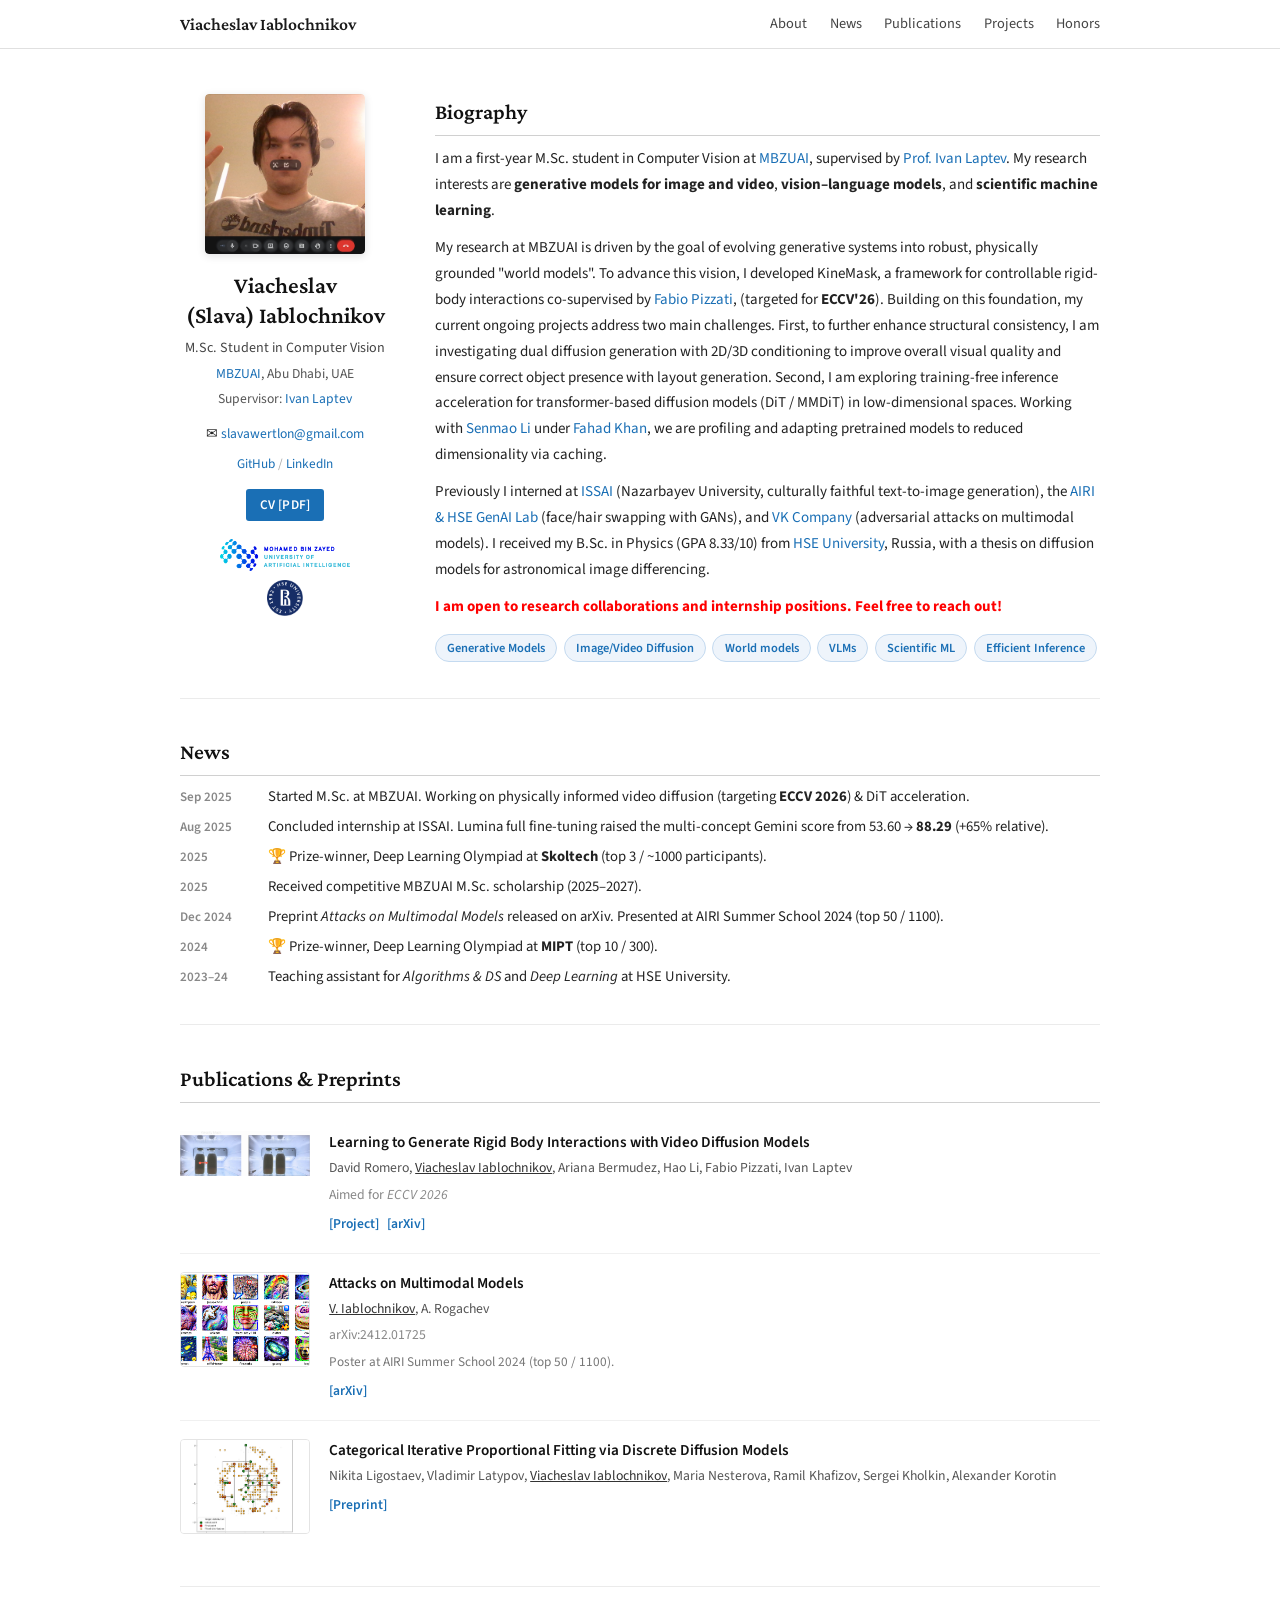
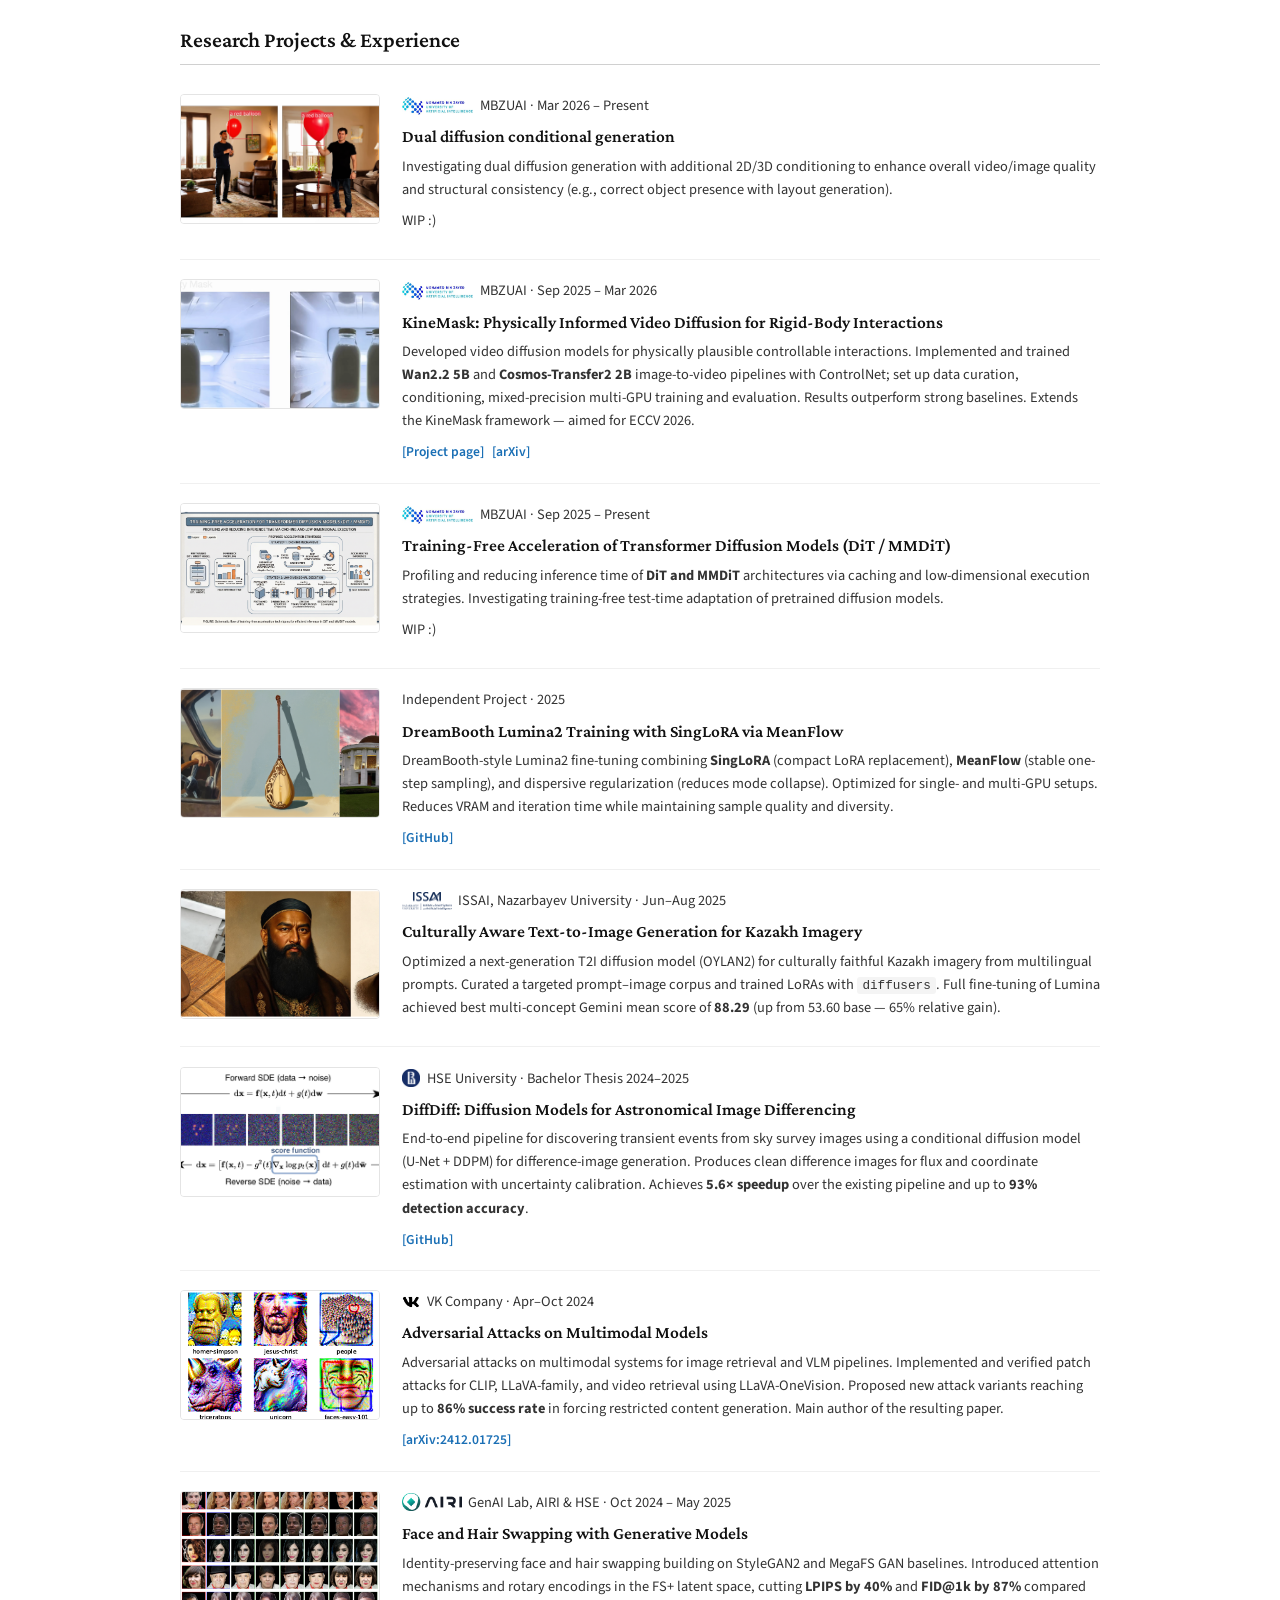
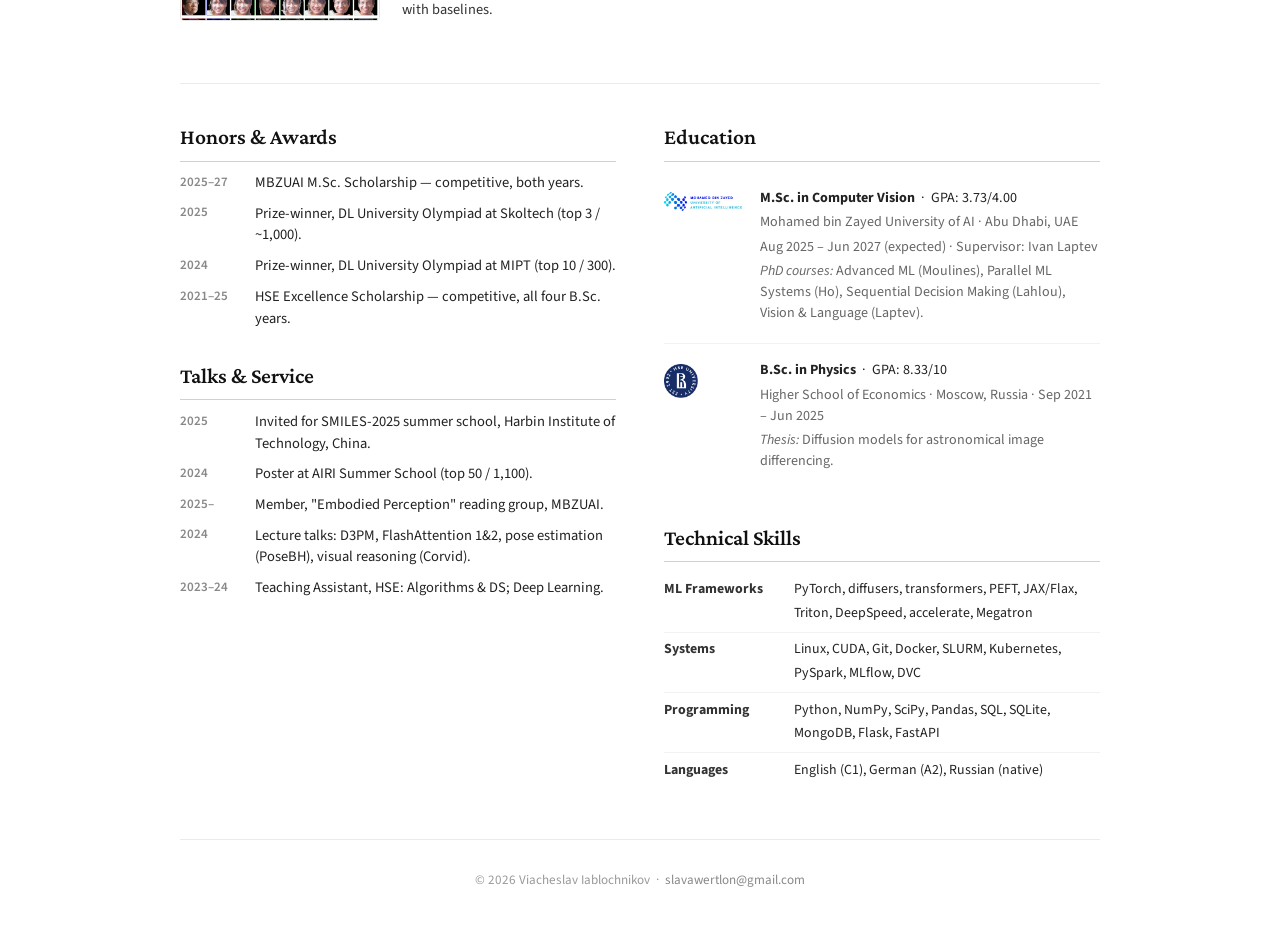
==== index.html @ 0e473a08 "Add files via upload" ====
<!DOCTYPE html>
<html lang="en">
<head>
  <meta charset="UTF-8" />
  <meta name="viewport" content="width=device-width, initial-scale=1.0" />
  <title>Viacheslav Iablochnikov</title>
  <meta name="description" content="Personal academic webpage of Viacheslav Iablochnikov — M.Sc. Computer Vision student at MBZUAI, working on generative models for image/video, vision-language models, and scientific ML." />
  <link rel="icon" type="image/svg+xml" href="assets/media/favicon.svg" />
  <link rel="preconnect" href="https://fonts.googleapis.com" />
  <link rel="preconnect" href="https://fonts.gstatic.com" crossorigin />
  <link href="https://fonts.googleapis.com/css2?family=Crimson+Pro:ital,wght@0,400;0,600;1,400&family=Source+Sans+3:wght@300;400;600&display=swap" rel="stylesheet" />
  <link rel="stylesheet" href="assets/css/styles.css" />
</head>
<body>

  <!-- NAV -->
  <nav class="topnav">
    <div class="nav-inner">
      <a class="nav-name" href="#top">Viacheslav Iablochnikov</a>
      <div class="nav-links">
        <a href="#about">About</a>
        <a href="#news">News</a>
        <a href="#publications">Publications</a>
        <a href="#projects">Projects</a>
        <a href="#awards">Honors</a>
      </div>
      <button class="burger" id="burger" aria-label="Open menu">&#9776;</button>
    </div>
    <div class="mobile-menu" id="mobileMenu">
      <a href="#about">About</a>
      <a href="#news">News</a>
      <a href="#publications">Publications</a>
      <a href="#projects">Projects</a>
      <a href="#awards">Honors</a>
    </div>
  </nav>

  <div class="page-wrap" id="top">

    <!-- PROFILE -->
    <section id="about" class="profile-section">
      <div class="profile-left">
        <!-- Replace the SVG block below with <img src="assets/media/avatar.jpg" class="avatar-img" alt="Viacheslav Iablochnikov"> once you upload a photo -->
        <div class="avatar-placeholder" aria-label="Profile photo — replace with your photo">
          <!-- <svg viewBox="0 0 200 200" xmlns="http://www.w3.org/2000/svg">
            <defs>
              <linearGradient id="g" x1="0%" y1="0%" x2="100%" y2="100%">
                <stop offset="0%" stop-color="#2d6a9f"/>
                <stop offset="100%" stop-color="#1a4572"/>
              </linearGradient>
            </defs>
            <rect width="200" height="200" fill="url(#g)"/>
            <text x="100" y="120" text-anchor="middle" font-family="Georgia,serif" font-size="72" fill="rgba(255,255,255,0.9)">VI</text>
          </svg> -->
          <img src="assets/media/avatar_v3.jpg" class="avatar-img" alt="Viacheslav Iablochnikov">
        </div>

        <h1 class="profile-name">Viacheslav<br>(Slava) Iablochnikov</h1>
        <p class="profile-title">M.Sc. Student in Computer Vision</p>
        <p class="profile-affil"><a href="https://mbzuai.ac.ae/" target="_blank" rel="noreferrer">MBZUAI</a>, Abu Dhabi, UAE</p>
        <p class="profile-affil">Supervisor: <a href="https://www.di.ens.fr/~laptev/" target="_blank" rel="noreferrer">Ivan Laptev</a></p>

        <p class="contact-line">✉ <a href="mailto:slavawertlon@gmail.com">slavawertlon@gmail.com</a></p>

        <div class="social-row">
          <a href="https://github.com/slava-qw" target="_blank" rel="noreferrer" class="social-link">GitHub</a>
          <span class="social-sep">/</span>
          <a href="https://www.linkedin.com/in/viacheslav-iablochnikov-52a39a278/" target="_blank" rel="noreferrer" class="social-link">LinkedIn</a>
          <!-- <span class="social-sep">/</span> -->
          <!-- <a href="https://arxiv.org/abs/2412.01725" target="_blank" rel="noreferrer" class="social-link">arXiv</a> -->
        </div>

        <a class="cv-btn" href="assets/docs/CV_Viacheslav_Iablochnikov_research.pdf" target="_blank" rel="noreferrer">CV [PDF]</a>

        <div class="affil-logos">
          <img src="assets/media/mbzuai_logo_v2.png" alt="MBZUAI" />
          <img src="assets/media/hse_logo_full.png" alt="HSE University" />
        </div>
      </div>

      <div class="profile-right">
        <h2 class="section-title">Biography</h2>
        <p>
          I am a first-year M.Sc. student in Computer Vision at
          <a href="https://mbzuai.ac.ae/" target="_blank" rel="noreferrer">MBZUAI</a>, supervised by
          <a href="https://www.di.ens.fr/~laptev/" target="_blank" rel="noreferrer">Prof. Ivan Laptev</a>.
          My research interests are <strong>generative models for image and video</strong>,
          <strong>vision–language models</strong>, and <strong>scientific machine learning</strong>.
        </p>
        <p>
          My research at MBZUAI is driven by the goal of evolving generative systems into robust, physically
          grounded "world models". To advance this vision, I developed KineMask,
          a framework for controllable rigid-body interactions co-supervised by
          <a href="https://fabiopizzati.github.io/" target="_blank" rel="noreferrer">Fabio Pizzati</a>,
          (targeted for <strong>ECCV'26</strong>). Building on this foundation, my current ongoing projects
          address two main challenges. First, to further enhance structural consistency,
          I am investigating dual diffusion generation with 2D/3D conditioning to improve overall visual quality and
          ensure correct object presence with layout generation. Second, I am exploring training-free inference
          acceleration for transformer-based diffusion models (DiT / MMDiT) in low-dimensional spaces.
          Working with <a href="https://sites.google.com/view/senmaoli" target="_blank" rel="noreferrer">Senmao Li</a>
          under <a href="https://sites.google.com/view/fahadkhan-mbzuai" target="_blank" rel="noreferrer">Fahad Khan</a>,
          we are profiling and adapting pretrained models to reduced dimensionality via caching.
        </p>
        <p>
          Previously I interned at <a href="https://issai.nu.edu.kz/" target="_blank" rel="noreferrer">ISSAI</a>
          (Nazarbayev University, culturally faithful text-to-image generation),
          the <a href="https://airi.net/" target="_blank" rel="noreferrer">AIRI &amp; HSE GenAI Lab</a>
          (face/hair swapping with GANs), and
          <a href="https://vk.company/" target="_blank" rel="noreferrer">VK Company</a>
          (adversarial attacks on multimodal models). I received my B.Sc. in Physics
          (GPA 8.33/10) from
          <a href="https://www.hse.ru/en/" target="_blank" rel="noreferrer">HSE University</a>, Russia,
          with a thesis on diffusion models for astronomical image differencing.
        </p>
        <p style="color: red;"><strong>I am open to research collaborations and internship positions. Feel free to reach out!</strong></p>

        <div class="kw-row">
          <span class="kw">Generative Models</span>
          <span class="kw">Image/Video Diffusion</span>
          <span class="kw">World models</span>
          <span class="kw">VLMs</span>
          <span class="kw">Scientific ML</span>
          <span class="kw">Efficient Inference</span>
        </div>
      </div>
    </section>

    <!-- NEWS -->
    <section id="news" class="content-section">
      <h2 class="section-title">News</h2>
      <div class="news-list">
        <div class="news-item"><span class="nd">Sep 2025</span><span>Started M.Sc. at MBZUAI. Working on physically informed video diffusion (targeting <strong>ECCV 2026</strong>) &amp; DiT acceleration.</span></div>
        <div class="news-item"><span class="nd">Aug 2025</span><span>Concluded internship at ISSAI. Lumina full fine-tuning raised the multi-concept Gemini score from 53.60 → <strong>88.29</strong> (+65% relative).</span></div>
        <div class="news-item"><span class="nd">2025</span><span>🏆 Prize-winner, Deep Learning Olympiad at <strong>Skoltech</strong> (top 3 / ~1000 participants).</span></div>
        <div class="news-item"><span class="nd">2025</span><span>Received competitive MBZUAI M.Sc. scholarship (2025–2027).</span></div>
        <div class="news-item"><span class="nd">Dec 2024</span><span>Preprint <em>Attacks on Multimodal Models</em> released on arXiv. Presented at AIRI Summer School 2024 (top 50 / 1100).</span></div>
        <div class="news-item"><span class="nd">2024</span><span>🏆 Prize-winner, Deep Learning Olympiad at <strong>MIPT</strong> (top 10 / 300).</span></div>
        <div class="news-item"><span class="nd">2023–24</span><span>Teaching assistant for <em>Algorithms &amp; DS</em> and <em>Deep Learning</em> at HSE University.</span></div>
      </div>
    </section>

    <!-- PUBLICATIONS -->
    <section id="publications" class="content-section">
      <h2 class="section-title">Publications &amp; Preprints</h2>

      <article class="paper-card">
        <!-- <div class="paper-thumb"><img src="assets/media/kinemask_example_2.png" alt="KineMask" loading="lazy"/></div> -->
        <div class="paper-thumb">
          <video autoplay muted loop playsinline poster="assets/media/kinemask_carrousel_milk_poster.png">
            <source src="assets/media/kinemask_carrousel_milk_v2.mp4" type="video/mp4"/>
          </video>
          <!-- <img src="assets/media/kinemask_architecture_V2.png" alt="KineMask architecture" loading="lazy"/> -->
        </div>
        <div class="paper-info">
          <p class="paper-title">Learning to Generate Rigid Body Interactions with Video Diffusion Models</p>
          <p class="paper-authors">David Romero, <u>Viacheslav Iablochnikov</u>, Ariana Bermudez, Hao Li, Fabio Pizzati, Ivan Laptev</p>
          <p class="paper-venue">Aimed for <em>ECCV 2026</em></p>
          <div class="plinks"><a href="https://daromog.github.io/KineMask/" target="_blank" rel="noreferrer">[Project]</a> <a href="https://arxiv.org/abs/2510.02284" target="_blank" rel="noreferrer">[arXiv]</a></div>
        </div>
      </article>

      <article class="paper-card">
        <div class="paper-thumb"><img src="assets/media/adversarial_attacks_example_v2.png" alt="Adversarial attacks" loading="lazy"/></div>
        <div class="paper-info">
          <p class="paper-title">Attacks on Multimodal Models</p>
          <p class="paper-authors"><u>V. Iablochnikov</u>, A. Rogachev</p>
          <p class="paper-venue">arXiv:2412.01725</p>
          <p class="paper-note">Poster at AIRI Summer School 2024 (top 50 / 1100).</p>
          <div class="plinks"><a href="https://arxiv.org/abs/2412.01725" target="_blank" rel="noreferrer">[arXiv]</a></div>
        </div>
      </article>

      <article class="paper-card">
        <div class="paper-thumb"><img src="assets/media/dipf.png" alt="Categorical IPF" loading="lazy"/></div>
        <div class="paper-info">
          <p class="paper-title">Categorical Iterative Proportional Fitting via Discrete Diffusion Models</p>
          <p class="paper-authors">Nikita Ligostaev, Vladimir Latypov, <u>Viacheslav Iablochnikov</u>, Maria Nesterova, Ramil Khafizov, Sergei Kholkin, Alexander Korotin</p>
          <!-- <p class="paper-venue">Preprint</p> -->
          <div class="plinks"><a href="https://box.skoltech.ru/index.php/s/LEeQhaRW6GYYuAa" target="_blank" rel="noreferrer">[Preprint]</a></div>
        </div>
      </article>
    </section>

    <!-- PROJECTS -->
    <section id="projects" class="content-section">
      <h2 class="section-title">Research Projects &amp; Experience</h2>

      <!-- Joint generation -->
      <article class="proj-row">
        <div class="proj-media">
          <img src="assets/media/sweep_grid_boxes_10_0p5_v2.png" alt="Joint generation" loading="lazy"/>
        </div>
        <div class="proj-details">
          <p class="proj-tag"><img src="assets/media/mbzuai_logo_raster.png" alt="" class="ilogo"/> MBZUAI · Mar 2026 – Present</p>
          <h3>Dual diffusion conditional generation</h3>
          <p>
            Investigating dual diffusion generation with additional 2D/3D conditioning to enhance overall
            video/image quality and structural consistency (e.g., correct object presence with layout generation).
          </p>
          <p>WIP :)</p>
          <!-- <div class="plinks"><a href="https://daromog.github.io/KineMask/" target="_blank" rel="noreferrer">[Project page]</a> <a href="https://arxiv.org/abs/2510.02284" target="_blank" rel="noreferrer">[arXiv]</a></div> -->
        </div>
      </article>


      <!-- KineMask -->
      <article class="proj-row">
        <div class="proj-media">
          <video autoplay muted loop playsinline poster="assets/media/kinemask_carrousel_milk_poster.png">
            <source src="assets/media/kinemask_carrousel_milk_v2.mp4" type="video/mp4"/>
          </video>
          <!-- <img src="assets/media/kinemask_architecture_V2.png" alt="KineMask architecture" loading="lazy"/> -->
        </div>
        <div class="proj-details">
          <p class="proj-tag"><img src="assets/media/mbzuai_logo_raster.png" alt="" class="ilogo"/> MBZUAI · Sep 2025 – Mar 2026</p>
          <h3>KineMask: Physically Informed Video Diffusion for Rigid-Body Interactions</h3>
          <p>Developed video diffusion models for physically plausible controllable interactions. Implemented and trained <strong>Wan2.2 5B</strong> and <strong>Cosmos-Transfer2 2B</strong> image-to-video pipelines with ControlNet; set up data curation, conditioning, mixed-precision multi-GPU training and evaluation. Results outperform strong baselines. Extends the KineMask framework — aimed for ECCV 2026.</p>
          <div class="plinks"><a href="https://daromog.github.io/KineMask/" target="_blank" rel="noreferrer">[Project page]</a> <a href="https://arxiv.org/abs/2510.02284" target="_blank" rel="noreferrer">[arXiv]</a></div>
        </div>
      </article>

      <!-- DiT acceleration -->
      <article class="proj-row">
        <div class="proj-media">
          <!-- <img src="assets/media/bottleneck_sampling.png" alt="Bottleneck sampling" loading="lazy"/> -->
          <img src="assets/media/r3_acc_v2.png" alt="Bottleneck sampling" loading="lazy"/>
        </div>
        <div class="proj-details">
          <p class="proj-tag"><img src="assets/media/mbzuai_logo_raster.png" alt="" class="ilogo"/> MBZUAI · Sep 2025 – Present</p>
          <h3>Training-Free Acceleration of Transformer Diffusion Models (DiT / MMDiT)</h3>
          <p>Profiling and reducing inference time of <strong>DiT and MMDiT</strong> architectures via caching and low-dimensional execution strategies. Investigating training-free test-time adaptation of pretrained diffusion models.</p>
          <p>WIP :)</p>
        </div>
      </article>

      <!-- DreamBooth Lumina2 -->
      <article class="proj-row">
        <div class="proj-media">
          <!-- <img src="assets/media/issai_example_1.png" alt="Lumina2 fine-tuning sample" loading="lazy"/> -->
          <img src="assets/media/issai_example_2.png" alt="ISSAI example 2" loading="lazy"/>
        </div>
        <div class="proj-details">
          <p class="proj-tag">Independent Project · 2025</p>
          <h3>DreamBooth Lumina2 Training with SingLoRA via MeanFlow</h3>
          <p>DreamBooth-style Lumina2 fine-tuning combining <strong>SingLoRA</strong> (compact LoRA replacement), <strong>MeanFlow</strong> (stable one-step sampling), and dispersive regularization (reduces mode collapse). Optimized for single- and multi-GPU setups. Reduces VRAM and iteration time while maintaining sample quality and diversity.</p>
          <div class="plinks"><a href="https://github.com/slava-qw/Improved_DreamBooth/tree/main" target="_blank" rel="noreferrer">[GitHub]</a></div>
        </div>
      </article>

      <!-- ISSAI -->
      <article class="proj-row">
        <div class="proj-media">
          <img src="assets/media/issai_example_1.png" alt="ISSAI example 1" loading="lazy"/>
          <!-- <img src="assets/media/issai_example_2.png" alt="ISSAI example 2" loading="lazy"/> -->
        </div>
        <div class="proj-details">
          <p class="proj-tag"><img src="assets/media/issai_logo_raster.png" alt="" class="ilogo"/> ISSAI, Nazarbayev University · Jun–Aug 2025</p>
          <h3>Culturally Aware Text-to-Image Generation for Kazakh Imagery</h3>
          <p>Optimized a next-generation T2I diffusion model (OYLAN2) for culturally faithful Kazakh imagery from multilingual prompts. Curated a targeted prompt–image corpus and trained LoRAs with <code>diffusers</code>. Full fine-tuning of Lumina achieved best multi-concept Gemini mean score of <strong>88.29</strong> (up from 53.60 base — 65% relative gain).</p>
        </div>
      </article>

      <!-- DiffDiff -->
      <article class="proj-row">
        <div class="proj-media">
          <!-- <img src="assets/media/DiffDiff_result_example.png" alt="DiffDiff results" loading="lazy"/> -->
          <!-- <img src="assets/media/unet_v2.png" alt="DiffDiff U-Net" loading="lazy"/> -->
          <img src="assets/media/DiffDiff_result_2_example.png" alt="DiffDiff method" loading="lazy"/>
        </div>
        <div class="proj-details">
          <p class="proj-tag"><img src="assets/media/hse_mark.png" alt="" class="ilogo"/> HSE University · Bachelor Thesis 2024–2025</p>
          <h3>DiffDiff: Diffusion Models for Astronomical Image Differencing</h3>
          <p>End-to-end pipeline for discovering transient events from sky survey images using a conditional diffusion model (U-Net + DDPM) for difference-image generation. Produces clean difference images for flux and coordinate estimation with uncertainty calibration. Achieves <strong>5.6× speedup</strong> over the existing pipeline and up to <strong>93% detection accuracy</strong>.</p>
          <div class="plinks"><a href="https://github.com/slava-qw/DiffDiff/tree/main" target="_blank" rel="noreferrer">[GitHub]</a></div>
        </div>
      </article>

      <!-- VK adversarial -->
      <article class="proj-row">
        <div class="proj-media">
          <!-- <img src="assets/media/arc_attacks.png" alt="Attack pipeline" loading="lazy"/> -->
          <img src="assets/media/adversarial_attacks_example_v3.png" alt="Patch example" loading="lazy"/>
        </div>
        <div class="proj-details">
          <p class="proj-tag"><img src="assets/media/vk_logo_raster.png" alt="" class="ilogo ilogo-circle"/> VK Company · Apr–Oct 2024</p>
          <h3>Adversarial Attacks on Multimodal Models</h3>
          <p>Adversarial attacks on multimodal systems for image retrieval and VLM pipelines. Implemented and verified patch attacks for CLIP, LLaVA-family, and video retrieval using LLaVA-OneVision. Proposed new attack variants reaching up to <strong>86% success rate</strong> in forcing restricted content generation. Main author of the resulting paper.</p>
          <div class="plinks"><a href="https://arxiv.org/abs/2412.01725" target="_blank" rel="noreferrer">[arXiv:2412.01725]</a></div>
        </div>
      </article>

      <!-- AIRI face swap -->
      <article class="proj-row">
        <div class="proj-media">
          <img src="assets/media/face_swap_example.png" alt="Face swap results" loading="lazy"/>
        </div>
        <div class="proj-details">
          <p class="proj-tag"><img src="assets/media/airi_logo_raster.png" alt="" class="ilogo"/> GenAI Lab, AIRI &amp; HSE · Oct 2024 – May 2025</p>
          <h3>Face and Hair Swapping with Generative Models</h3>
          <p>Identity-preserving face and hair swapping building on StyleGAN2 and MegaFS GAN baselines. Introduced attention mechanisms and rotary encodings in the FS+ latent space, cutting <strong>LPIPS by 40%</strong> and <strong>FID@1k by 87%</strong> compared with baselines.</p>
        </div>
      </article>
    </section>

    <!-- HONORS -->
    <section id="awards" class="content-section">
      <div class="two-col-wide">
        <div class="tc-left">
          <h2 class="section-title">Honors &amp; Awards</h2>
          <ul class="honors-list">
            <li><span class="hy">2025–27</span> MBZUAI M.Sc. Scholarship — competitive, both years.</li>
            <li><span class="hy">2025</span> Prize-winner, DL University Olympiad at Skoltech (top 3 / ~1,000).</li>
            <li><span class="hy">2024</span> Prize-winner, DL University Olympiad at MIPT (top 10 / 300).</li>
            <li><span class="hy">2021–25</span> HSE Excellence Scholarship — competitive, all four B.Sc. years.</li>
          </ul>

          <h2 class="section-title mt2">Talks &amp; Service</h2>
          <ul class="honors-list">
            <li><span class="hy">2025</span> Invited for SMILES-2025 summer school, Harbin Institute of Technology, China.</li>
            <li><span class="hy">2024</span> Poster at AIRI Summer School (top 50 / 1,100).</li>
            <li><span class="hy">2025–</span> Member, "Embodied Perception" reading group, MBZUAI.</li>
            <li><span class="hy">2024</span> Lecture talks: D3PM, FlashAttention 1&amp;2, pose estimation (PoseBH), visual reasoning (Corvid).</li>
            <li><span class="hy">2023–24</span> Teaching Assistant, HSE: Algorithms &amp; DS; Deep Learning.</li>
          </ul>
        </div>

        <div class="tc-right">
          <h2 class="section-title">Education</h2>

          <div class="edu-block">
            <div class="edu-logo"><img src="assets/media/mbzuai_logo_v2.png" alt="MBZUAI"/></div>
            <div>
              <p><strong>M.Sc. in Computer Vision</strong> &nbsp;·&nbsp; GPA: 3.73/4.00</p>
              <p class="muted">Mohamed bin Zayed University of AI · Abu Dhabi, UAE</p>
              <p class="muted">Aug 2025 – Jun 2027 (expected) · Supervisor: Ivan Laptev</p>
              <p class="muted"><em>PhD courses:</em> Advanced ML (Moulines), Parallel ML Systems (Ho), Sequential Decision Making (Lahlou), Vision &amp; Language (Laptev).</p>
            </div>
          </div>

          <div class="edu-block">
            <div class="edu-logo"><img src="assets/media/hse_logo_full.png" alt="HSE"/></div>
            <div>
              <p><strong>B.Sc. in Physics</strong> &nbsp;·&nbsp; GPA: 8.33/10</p>
              <p class="muted">Higher School of Economics · Moscow, Russia · Sep 2021 – Jun 2025</p>
              <p class="muted"><em>Thesis:</em> Diffusion models for astronomical image differencing.</p>
            </div>
          </div>

          <h2 class="section-title mt2">Technical Skills</h2>
          <table class="skills-tbl">
            <tr><td><strong>ML&nbsp;Frameworks</strong></td><td>PyTorch, diffusers, transformers, PEFT, JAX/Flax, Triton, DeepSpeed, accelerate, Megatron</td></tr>
            <tr><td><strong>Systems</strong></td><td>Linux, CUDA, Git, Docker, SLURM, Kubernetes, PySpark, MLflow, DVC</td></tr>
            <tr><td><strong>Programming</strong></td><td>Python, NumPy, SciPy, Pandas, SQL, SQLite, MongoDB, Flask, FastAPI</td></tr>
            <tr><td><strong>Languages</strong></td><td>English (C1), German (A2), Russian (native)</td></tr>
          </table>
        </div>
      </div>
    </section>

    <footer class="site-footer">
      <p>
        © <span id="yr"></span> Viacheslav Iablochnikov &nbsp;·&nbsp;
        <!-- Design inspired by <a href="https://anyirao.com/" target="_blank" rel="noreferrer">anyirao.com</a> and -->
        <!-- <a href="https://myownskyw7.github.io/" target="_blank" rel="noreferrer">myownskyw7.github.io</a> &nbsp;·&nbsp; -->
        <a href="mailto:slavawertlon@gmail.com">slavawertlon@gmail.com</a>
      </p>
    </footer>
  </div><!-- /page-wrap -->

  <script>
    document.getElementById('yr').textContent = new Date().getFullYear();
    const burger = document.getElementById('burger');
    const menu = document.getElementById('mobileMenu');
    burger.addEventListener('click', () => menu.classList.toggle('open'));
    menu.querySelectorAll('a').forEach(a => a.addEventListener('click', () => menu.classList.remove('open')));
  </script>
</body>
</html>
---- assets/css/styles.css ----
/* ═══════════════════════════════════════════
   ACADEMIC HOMEPAGE — Viacheslav Iablochnikov
   Inspired by anyirao.com, myownskyw7.github.io
   ═══════════════════════════════════════════ */

/* ── Reset & Base ────────────────────────── */
*, *::before, *::after { box-sizing: border-box; margin: 0; padding: 0; }

html { scroll-behavior: smooth; font-size: 16px; }

body {
  font-family: 'Source Sans 3', 'Helvetica Neue', Helvetica, Arial, sans-serif;
  font-weight: 400;
  line-height: 1.72;
  color: #222;
  background: #fff;
}

a { color: #1a6fb5; text-decoration: none; }
a:hover { text-decoration: underline; }

img, video { display: block; max-width: 100%; height: auto; }

code {
  font-family: 'SFMono-Regular', Consolas, monospace;
  font-size: 0.88em;
  background: #f4f4f4;
  padding: 1px 5px;
  border-radius: 3px;
}

/* ── Navigation ──────────────────────────── */
.topnav {
  position: sticky;
  top: 0;
  z-index: 100;
  background: rgba(255, 255, 255, 0.97);
  border-bottom: 1px solid #e0e0e0;
  backdrop-filter: blur(6px);
}

.nav-inner {
  max-width: 960px;
  margin: 0 auto;
  padding: 0 1.25rem;
  height: 48px;
  display: flex;
  align-items: center;
  gap: 1.5rem;
}

.nav-name {
  font-family: 'Crimson Pro', 'Georgia', serif;
  font-size: 1.1rem;
  font-weight: 600;
  color: #1a1a1a;
  white-space: nowrap;
  flex-shrink: 0;
}
.nav-name:hover { text-decoration: none; color: #1a6fb5; }

.nav-links {
  display: flex;
  gap: 1.4rem;
  margin-left: auto;
}

.nav-links a {
  font-size: 0.9rem;
  color: #444;
  font-weight: 400;
}
.nav-links a:hover { color: #1a6fb5; text-decoration: none; }

.burger {
  display: none;
  background: none;
  border: none;
  font-size: 1.3rem;
  cursor: pointer;
  color: #444;
  margin-left: auto;
  padding: 0;
  line-height: 1;
}

.mobile-menu {
  display: none;
  flex-direction: column;
  background: #fff;
  border-top: 1px solid #e8e8e8;
  padding: 0.5rem 1.25rem 1rem;
  gap: 0.6rem;
}
.mobile-menu.open { display: flex; }
.mobile-menu a { font-size: 0.95rem; color: #333; padding: 0.2rem 0; }

/* ── Page Wrapper ────────────────────────── */
.page-wrap {
  max-width: 960px;
  margin: 0 auto;
  padding: 0 1.25rem;
}

/* ── Profile Section ─────────────────────── */
.profile-section {
  display: flex;
  gap: 2.8rem;
  padding: 2.8rem 0 2.2rem;
  border-bottom: 1px solid #ebebeb;
}

/* Left column */
.profile-left {
  flex: 0 0 210px;
  display: flex;
  flex-direction: column;
  align-items: center;
  text-align: center;
}

/* Avatar placeholder SVG */
.avatar-placeholder {
  width: 160px;
  height: 160px;
  border-radius: 4px;
  overflow: hidden;
  margin-bottom: 1rem;
  box-shadow: 0 2px 8px rgba(0,0,0,0.12);
}
.avatar-placeholder svg { width: 100%; height: 100%; }

/* Use this class instead of .avatar-placeholder when adding a real photo */
.avatar-img {
  width: 160px;
  height: 160px;
  border-radius: 4px;
  object-fit: cover;
  margin-bottom: 1rem;
  box-shadow: 0 2px 8px rgba(0,0,0,0.12);
}

.profile-name {
  font-family: 'Crimson Pro', Georgia, serif;
  font-size: 1.45rem;
  font-weight: 600;
  line-height: 1.3;
  color: #111;
  margin-bottom: 0.35rem;
}

.profile-title {
  font-size: 0.88rem;
  color: #444;
  margin-bottom: 0.15rem;
}

.profile-affil {
  font-size: 0.85rem;
  color: #555;
  margin-bottom: 0.1rem;
}
.profile-affil.muted-text { color: #888; }

.contact-line {
  margin-top: 0.6rem;
  font-size: 0.85rem;
}

.social-row {
  margin-top: 0.5rem;
  font-size: 0.83rem;
  display: flex;
  flex-wrap: wrap;
  justify-content: center;
  gap: 0.2rem;
}
.social-link { color: #1a6fb5; }
.social-sep { color: #aaa; }

.cv-btn {
  display: inline-block;
  margin-top: 0.8rem;
  font-size: 0.83rem;
  background: #1a6fb5;
  color: #fff;
  padding: 0.3rem 0.9rem;
  border-radius: 3px;
  font-weight: 600;
  letter-spacing: 0.01em;
}
.cv-btn:hover { background: #145a94; text-decoration: none; }

.affil-logos {
  margin-top: 1.1rem;
  display: flex;
  flex-direction: column;
  align-items: center;
  gap: 0.6rem;
}
.affil-logos img { max-width: 130px; max-height: 36px; object-fit: contain; }

/* Right column */
.profile-right { flex: 1 1 0; min-width: 0; }

.section-title {
  font-family: 'Crimson Pro', Georgia, serif;
  font-size: 1.35rem;
  font-weight: 600;
  color: #111;
  margin-bottom: 0.65rem;
  padding-bottom: 0.25rem;
  border-bottom: 1.5px solid #d0d0d0;
}

.profile-right p { font-size: 0.94rem; margin-bottom: 0.7rem; }

.kw-row {
  display: flex;
  flex-wrap: wrap;
  gap: 0.4rem;
  margin-top: 0.9rem;
}
.kw {
  font-size: 0.78rem;
  background: #eef4fb;
  color: #1a6fb5;
  border: 1px solid #c4daf0;
  border-radius: 20px;
  padding: 0.15rem 0.7rem;
  font-weight: 600;
}

/* ── Content Sections ────────────────────── */
.content-section {
  padding: 2.2rem 0;
  border-bottom: 1px solid #ebebeb;
}
.content-section:last-of-type { border-bottom: none; }

/* ── News ────────────────────────────────── */
.news-list { display: flex; flex-direction: column; gap: 0.45rem; margin-top: 0.5rem; }

.news-item {
  display: flex;
  gap: 1rem;
  font-size: 0.92rem;
  line-height: 1.55;
}

.nd {
  flex: 0 0 72px;
  font-size: 0.82rem;
  font-weight: 600;
  color: #888;
  padding-top: 0.05rem;
  white-space: nowrap;
}

.news-item em { font-style: italic; }

/* ── Publications ────────────────────────── */
.paper-card {
  display: flex;
  gap: 1.2rem;
  padding: 1.1rem 0;
  border-bottom: 1px solid #f0f0f0;
}
.paper-card:last-child { border-bottom: none; }

.paper-thumb {
  flex: 0 0 130px;
}
.paper-thumb img {
  width: 130px;
  height: 95px;
  object-fit: cover;
  border-radius: 4px;
  border: 1px solid #e4e4e4;
}

.paper-info { flex: 1 1 0; min-width: 0; }

.paper-title {
  font-size: 0.95rem;
  font-weight: 600;
  color: #111;
  margin-bottom: 0.25rem;
  line-height: 1.45;
}

.paper-authors {
  font-size: 0.86rem;
  color: #555;
  margin-bottom: 0.2rem;
}
.paper-authors u { text-decoration: underline; color: #333; }

.paper-venue {
  font-size: 0.86rem;
  color: #888;
  margin-bottom: 0.2rem;
}

.paper-note {
  font-size: 0.83rem;
  color: #777;
  margin-bottom: 0.2rem;
}

.plinks {
  margin-top: 0.3rem;
  font-size: 0.85rem;
  display: flex;
  flex-wrap: wrap;
  gap: 0.5rem;
}
.plinks a { color: #1a6fb5; font-weight: 600; }
.plinks a:hover { text-decoration: underline; }

/* ── Projects ────────────────────────────── */
.proj-row {
  display: flex;
  gap: 1.4rem;
  padding: 1.2rem 0;
  border-bottom: 1px solid #f0f0f0;
}
.proj-row:last-child { border-bottom: none; }

.proj-media {
  flex: 0 0 200px;
  display: flex;
  flex-direction: column;
  gap: 0.5rem;
}
.proj-media img, .proj-media video {
  width: 200px;
  height: 130px;
  object-fit: cover;
  border-radius: 4px;
  border: 1px solid #e4e4e4;
}

.proj-details { flex: 1 1 0; min-width: 0; }

.proj-tag {
  font-size: 0.82rem;
  color: #777;
  margin-bottom: 0.3rem;
  display: flex;
  align-items: center;
  gap: 0.4rem;
  flex-wrap: wrap;
}

.proj-details h3 {
  font-family: 'Crimson Pro', Georgia, serif;
  font-size: 1.08rem;
  font-weight: 600;
  color: #111;
  margin-bottom: 0.4rem;
  line-height: 1.35;
}

.proj-details p {
  font-size: 0.9rem;
  color: #333;
  margin-bottom: 0.5rem;
  line-height: 1.6;
}

/* Inline institution logos */
.ilogo {
  height: 18px;
  width: auto;
  object-fit: contain;
  vertical-align: middle;
  border-radius: 2px;
}
.ilogo-circle { border-radius: 50%; }

/* ── Honors / Two-column layout ──────────── */
.two-col-wide {
  display: flex;
  gap: 3rem;
}
.tc-left { flex: 1 1 0; min-width: 0; }
.tc-right { flex: 1 1 0; min-width: 0; }

.honors-list {
  list-style: none;
  display: flex;
  flex-direction: column;
  gap: 0.55rem;
  margin-top: 0.5rem;
  font-size: 0.91rem;
}
.honors-list li { display: flex; gap: 0.8rem; line-height: 1.5; }
.hy {
  flex: 0 0 62px;
  font-size: 0.82rem;
  font-weight: 600;
  color: #888;
  padding-top: 0.05rem;
  white-space: nowrap;
}

.mt2 { margin-top: 1.8rem; }

/* Education */
.edu-block {
  display: flex;
  gap: 1rem;
  padding: 1rem 0;
  border-bottom: 1px solid #f2f2f2;
}
.edu-block:last-of-type { border-bottom: none; }
.edu-logo { flex: 0 0 80px; display: flex; align-items: flex-start; padding-top: 4px; }
.edu-logo img { max-width: 78px; max-height: 34px; object-fit: contain; }
.edu-block p { font-size: 0.88rem; margin-bottom: 0.2rem; line-height: 1.5; }
.edu-block p.muted { color: #666; }

/* Skills table */
.skills-tbl {
  width: 100%;
  border-collapse: collapse;
  font-size: 0.87rem;
  margin-top: 0.5rem;
}
.skills-tbl td {
  padding: 0.35rem 0.6rem 0.35rem 0;
  vertical-align: top;
  border-bottom: 1px solid #f2f2f2;
}
.skills-tbl td:first-child {
  white-space: nowrap;
  color: #333;
  padding-right: 1rem;
  width: 130px;
}
.skills-tbl tr:last-child td { border-bottom: none; }

/* ── Footer ──────────────────────────────── */
.site-footer {
  padding: 1.8rem 0 2.2rem;
  text-align: center;
  font-size: 0.82rem;
  color: #999;
  border-top: 1px solid #ebebeb;
  margin-top: 1rem;
}
.site-footer a { color: #888; }
.site-footer a:hover { color: #1a6fb5; }

/* ── Responsive ──────────────────────────── */
@media (max-width: 760px) {
  .nav-links { display: none; }
  .burger { display: block; }

  .profile-section {
    flex-direction: column;
    align-items: center;
    text-align: center;
    gap: 1.4rem;
    padding: 1.8rem 0 1.4rem;
  }
  .profile-left { flex: none; width: 100%; }
  .affil-logos { flex-direction: row; justify-content: center; }
  .kw-row { justify-content: center; }

  .paper-card { flex-direction: column; gap: 0.8rem; }
  .paper-thumb img { width: 100%; height: 160px; }

  .proj-row { flex-direction: column; gap: 0.8rem; }
  .proj-media { flex: none; }
  .proj-media img, .proj-media video { width: 100%; height: 180px; }

  .two-col-wide { flex-direction: column; gap: 0; }

  .edu-block { flex-direction: column; gap: 0.5rem; }
  .edu-logo { flex: none; }
}

@media (max-width: 500px) {
  .page-wrap { padding: 0 1rem; }
  .profile-name { font-size: 1.25rem; }
  .section-title { font-size: 1.15rem; }
}
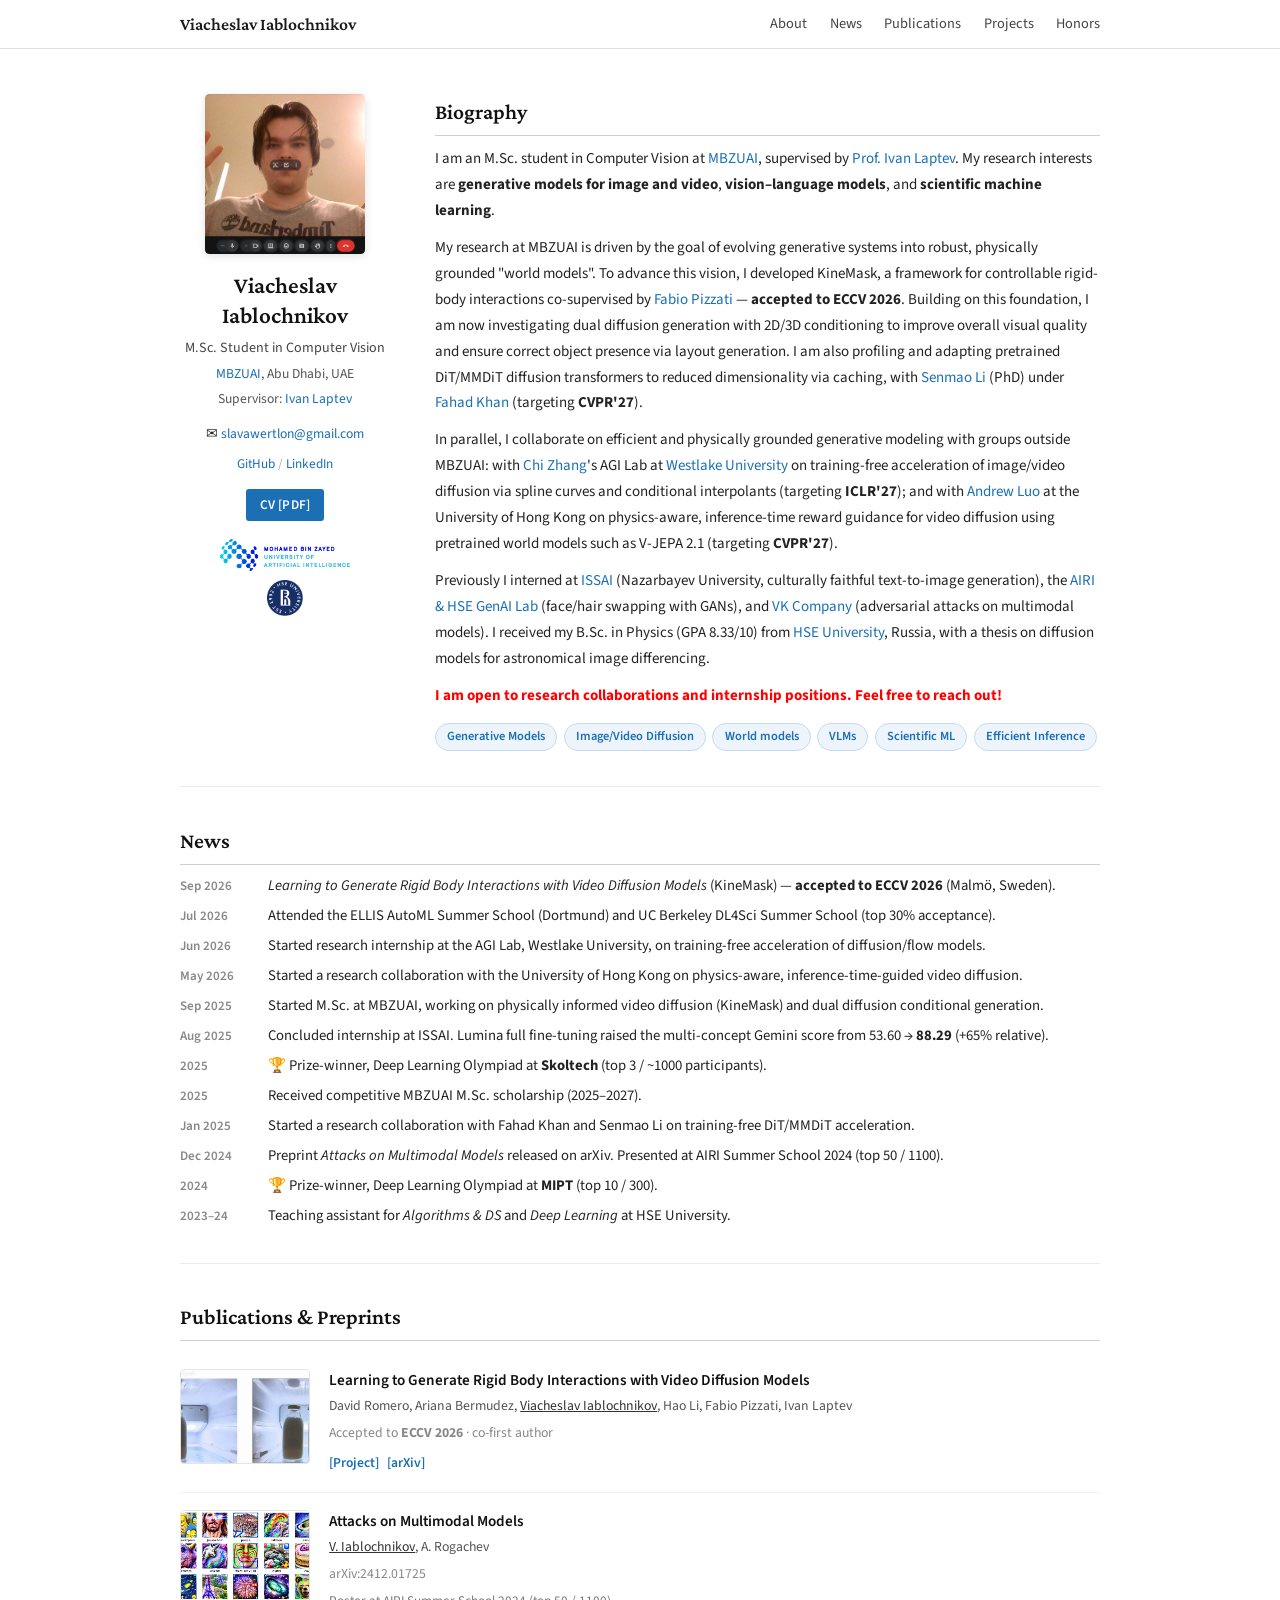
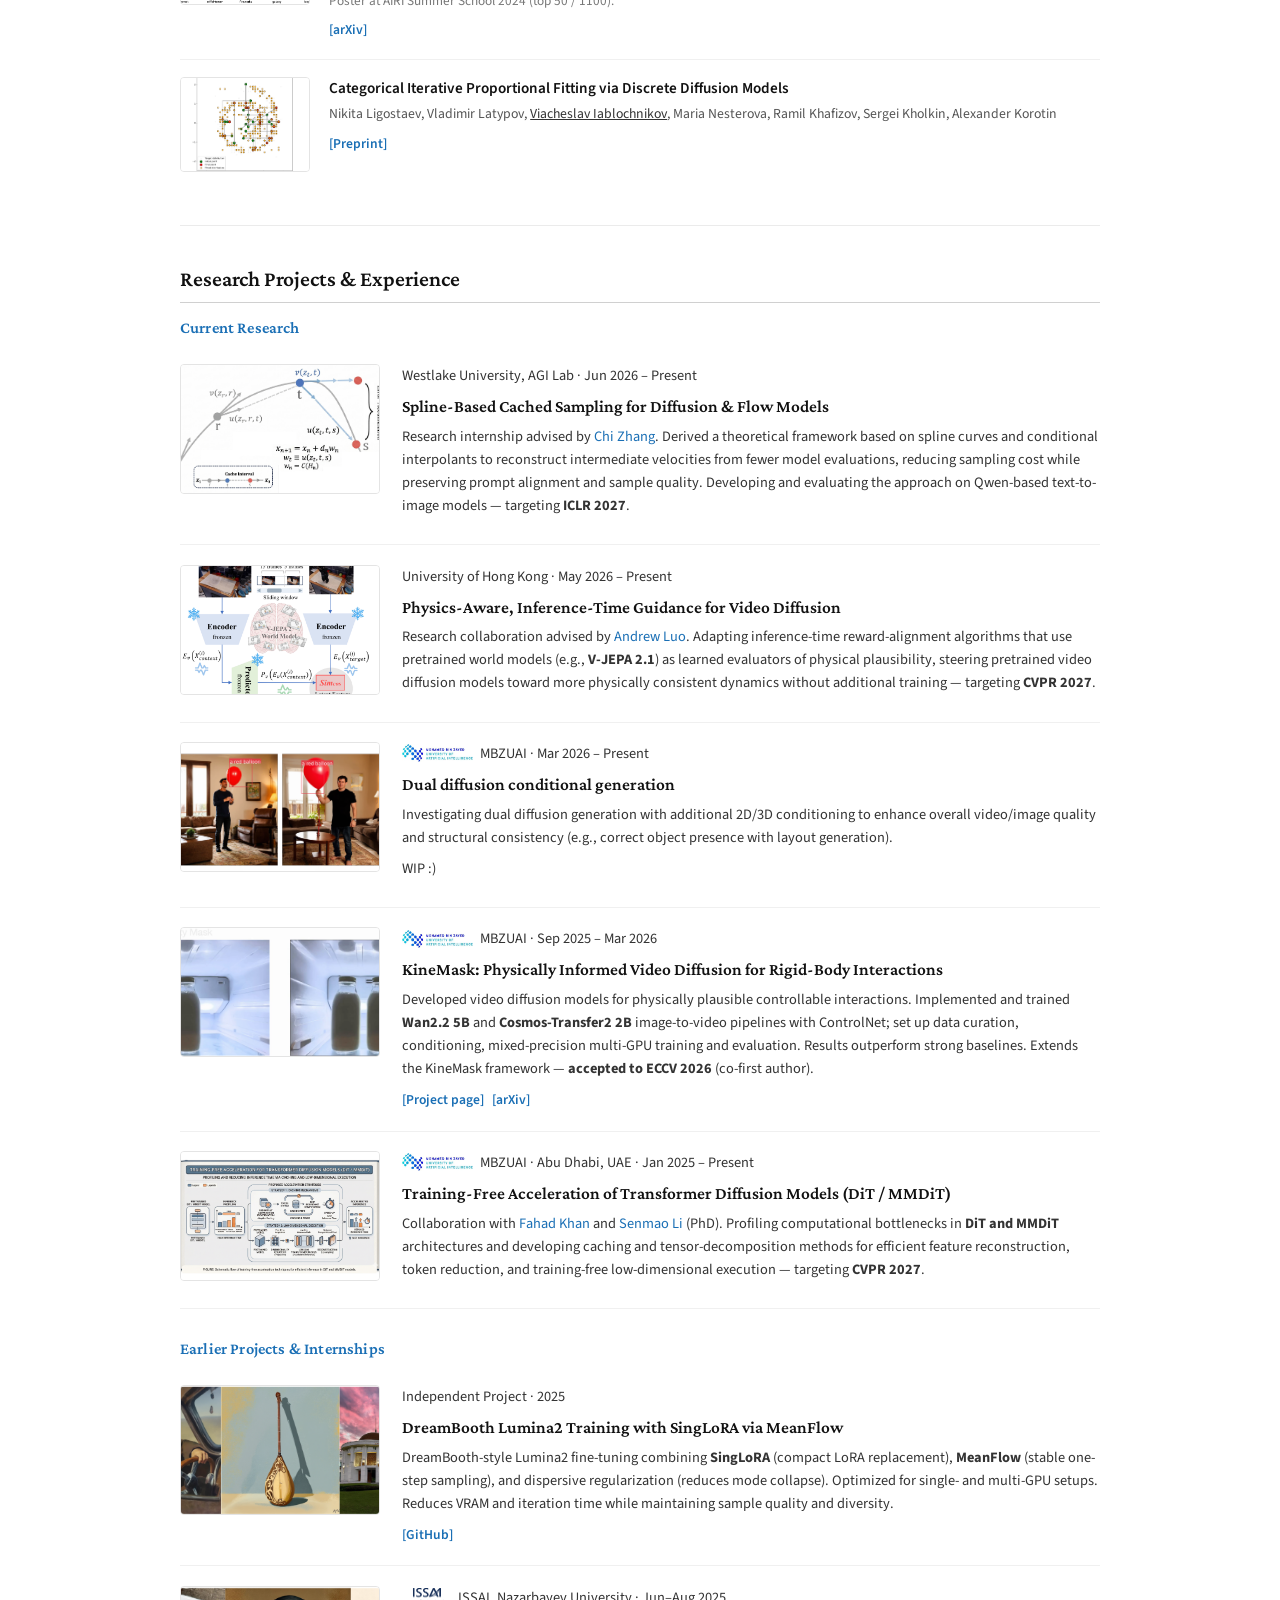
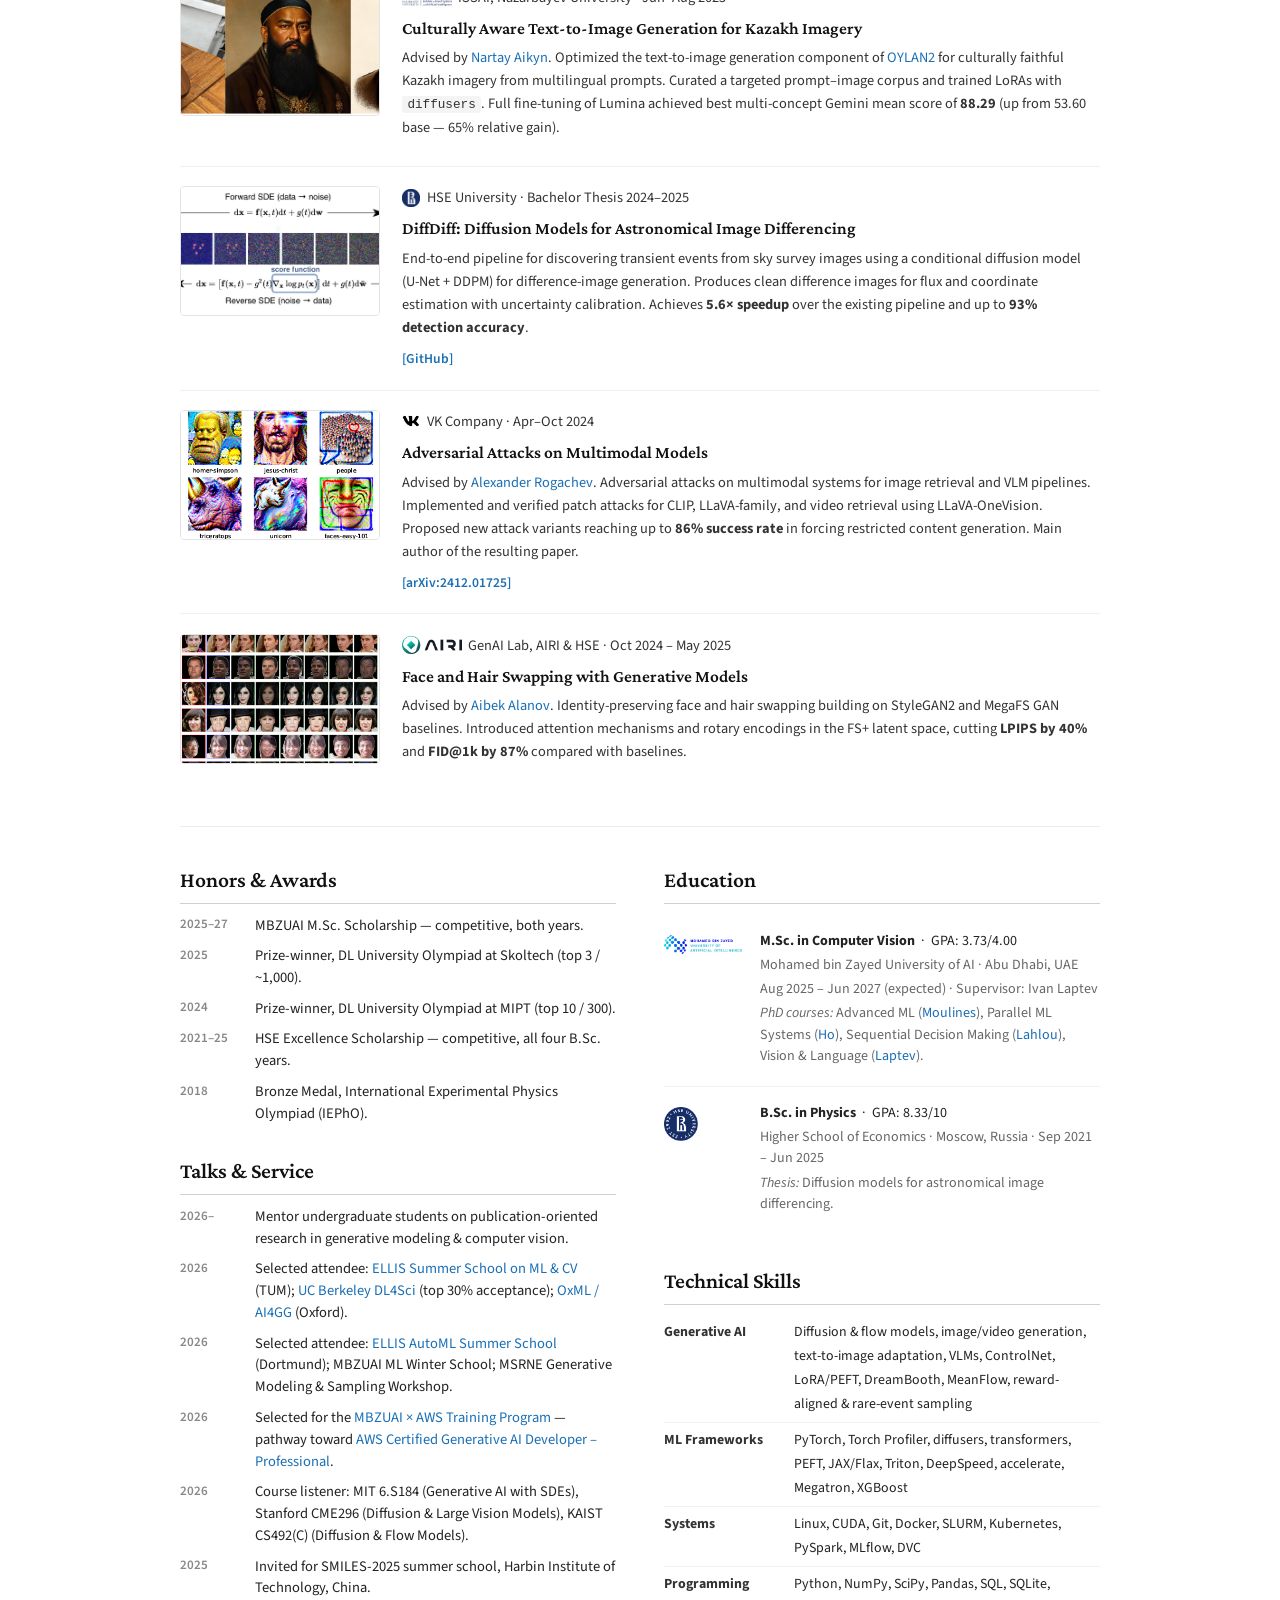
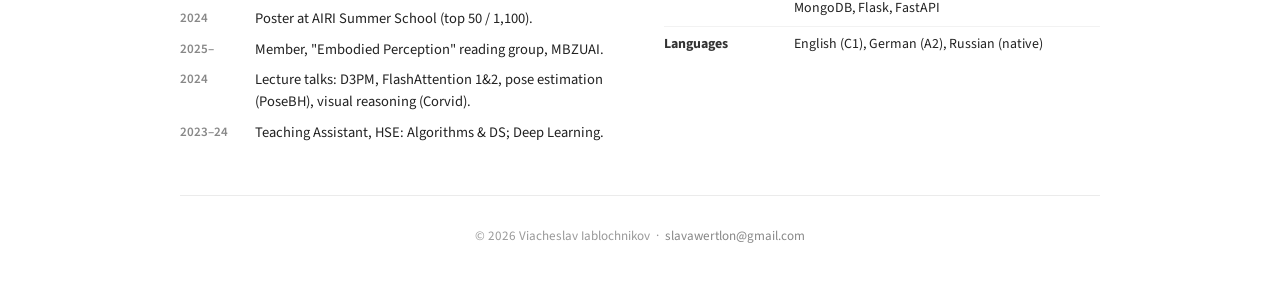
==== commit 2695e326: "Refresh personal site content from updated CV - Update bio, news, publications, and projects with cu" ====
--- a/index.html
+++ b/index.html
@@ -55,10 +55,10 @@
           <img src="assets/media/avatar_v3.jpg" class="avatar-img" alt="Viacheslav Iablochnikov">
         </div>
 
-        <h1 class="profile-name">Viacheslav<br>(Slava) Iablochnikov</h1>
+        <h1 class="profile-name">Viacheslav<br>Iablochnikov</h1>
         <p class="profile-title">M.Sc. Student in Computer Vision</p>
         <p class="profile-affil"><a href="https://mbzuai.ac.ae/" target="_blank" rel="noreferrer">MBZUAI</a>, Abu Dhabi, UAE</p>
-        <p class="profile-affil">Supervisor: <a href="https://www.di.ens.fr/~laptev/" target="_blank" rel="noreferrer">Ivan Laptev</a></p>
+        <p class="profile-affil">Supervisor: <a href="https://mbzuai.ac.ae/study/faculty/ivan-laptev/" target="_blank" rel="noreferrer">Ivan Laptev</a></p>
 
         <p class="contact-line">✉ <a href="mailto:slavawertlon@gmail.com">slavawertlon@gmail.com</a></p>
 
@@ -81,9 +81,9 @@
       <div class="profile-right">
         <h2 class="section-title">Biography</h2>
         <p>
-          I am a first-year M.Sc. student in Computer Vision at
+          I am an M.Sc. student in Computer Vision at
           <a href="https://mbzuai.ac.ae/" target="_blank" rel="noreferrer">MBZUAI</a>, supervised by
-          <a href="https://www.di.ens.fr/~laptev/" target="_blank" rel="noreferrer">Prof. Ivan Laptev</a>.
+          <a href="https://mbzuai.ac.ae/study/faculty/ivan-laptev/" target="_blank" rel="noreferrer">Prof. Ivan Laptev</a>.
           My research interests are <strong>generative models for image and video</strong>,
           <strong>vision–language models</strong>, and <strong>scientific machine learning</strong>.
         </p>
@@ -91,15 +91,24 @@
           My research at MBZUAI is driven by the goal of evolving generative systems into robust, physically
           grounded "world models". To advance this vision, I developed KineMask,
           a framework for controllable rigid-body interactions co-supervised by
-          <a href="https://fabiopizzati.github.io/" target="_blank" rel="noreferrer">Fabio Pizzati</a>,
-          (targeted for <strong>ECCV'26</strong>). Building on this foundation, my current ongoing projects
-          address two main challenges. First, to further enhance structural consistency,
-          I am investigating dual diffusion generation with 2D/3D conditioning to improve overall visual quality and
-          ensure correct object presence with layout generation. Second, I am exploring training-free inference
-          acceleration for transformer-based diffusion models (DiT / MMDiT) in low-dimensional spaces.
-          Working with <a href="https://sites.google.com/view/senmaoli" target="_blank" rel="noreferrer">Senmao Li</a>
-          under <a href="https://sites.google.com/view/fahadkhan-mbzuai" target="_blank" rel="noreferrer">Fahad Khan</a>,
-          we are profiling and adapting pretrained models to reduced dimensionality via caching.
+          <a href="https://fabvio.github.io/" target="_blank" rel="noreferrer">Fabio Pizzati</a>
+          — <strong>accepted to ECCV 2026</strong>. Building on this foundation, I am now investigating dual
+          diffusion generation with 2D/3D conditioning to improve overall visual quality and ensure correct
+          object presence via layout generation. I am also profiling and adapting pretrained DiT/MMDiT diffusion
+          transformers to reduced dimensionality via caching, with
+          <a href="https://sites.google.com/view/senmaoli" target="_blank" rel="noreferrer">Senmao Li</a> (PhD)
+          under <a href="https://mbzuai.ac.ae/study/faculty/fahad-khan/" target="_blank" rel="noreferrer">Fahad Khan</a>
+          (targeting <strong>CVPR'27</strong>).
+        </p>
+        <p>
+          In parallel, I collaborate on efficient and physically grounded generative modeling with groups outside
+          MBZUAI: with <a href="https://icoz69.github.io/" target="_blank" rel="noreferrer">Chi Zhang</a>'s AGI Lab
+          at <a href="https://westlake.edu.cn/" target="_blank" rel="noreferrer">Westlake University</a> on
+          training-free acceleration of image/video diffusion via spline curves and conditional interpolants
+          (targeting <strong>ICLR'27</strong>); and with
+          <a href="https://andrewluo.net/" target="_blank" rel="noreferrer">Andrew Luo</a> at the
+          University of Hong Kong on physics-aware, inference-time reward guidance for video diffusion using
+          pretrained world models such as V-JEPA&nbsp;2.1 (targeting <strong>CVPR'27</strong>).
         </p>
         <p>
           Previously I interned at <a href="https://issai.nu.edu.kz/" target="_blank" rel="noreferrer">ISSAI</a>
@@ -129,10 +138,15 @@
     <section id="news" class="content-section">
       <h2 class="section-title">News</h2>
       <div class="news-list">
-        <div class="news-item"><span class="nd">Sep 2025</span><span>Started M.Sc. at MBZUAI. Working on physically informed video diffusion (targeting <strong>ECCV 2026</strong>) &amp; DiT acceleration.</span></div>
+        <div class="news-item"><span class="nd">Sep 2026</span><span><em>Learning to Generate Rigid Body Interactions with Video Diffusion Models</em> (KineMask) — <strong>accepted to ECCV 2026</strong> (Malmö, Sweden).</span></div>
+        <div class="news-item"><span class="nd">Jul 2026</span><span>Attended the ELLIS AutoML Summer School (Dortmund) and UC Berkeley DL4Sci Summer School (top 30% acceptance).</span></div>
+        <div class="news-item"><span class="nd">Jun 2026</span><span>Started research internship at the AGI Lab, Westlake University, on training-free acceleration of diffusion/flow models.</span></div>
+        <div class="news-item"><span class="nd">May 2026</span><span>Started a research collaboration with the University of Hong Kong on physics-aware, inference-time-guided video diffusion.</span></div>
+        <div class="news-item"><span class="nd">Sep 2025</span><span>Started M.Sc. at MBZUAI, working on physically informed video diffusion (KineMask) and dual diffusion conditional generation.</span></div>
         <div class="news-item"><span class="nd">Aug 2025</span><span>Concluded internship at ISSAI. Lumina full fine-tuning raised the multi-concept Gemini score from 53.60 → <strong>88.29</strong> (+65% relative).</span></div>
         <div class="news-item"><span class="nd">2025</span><span>🏆 Prize-winner, Deep Learning Olympiad at <strong>Skoltech</strong> (top 3 / ~1000 participants).</span></div>
         <div class="news-item"><span class="nd">2025</span><span>Received competitive MBZUAI M.Sc. scholarship (2025–2027).</span></div>
+        <div class="news-item"><span class="nd">Jan 2025</span><span>Started a research collaboration with Fahad Khan and Senmao Li on training-free DiT/MMDiT acceleration.</span></div>
         <div class="news-item"><span class="nd">Dec 2024</span><span>Preprint <em>Attacks on Multimodal Models</em> released on arXiv. Presented at AIRI Summer School 2024 (top 50 / 1100).</span></div>
         <div class="news-item"><span class="nd">2024</span><span>🏆 Prize-winner, Deep Learning Olympiad at <strong>MIPT</strong> (top 10 / 300).</span></div>
         <div class="news-item"><span class="nd">2023–24</span><span>Teaching assistant for <em>Algorithms &amp; DS</em> and <em>Deep Learning</em> at HSE University.</span></div>
@@ -144,17 +158,13 @@
       <h2 class="section-title">Publications &amp; Preprints</h2>
 
       <article class="paper-card">
-        <!-- <div class="paper-thumb"><img src="assets/media/kinemask_example_2.png" alt="KineMask" loading="lazy"/></div> -->
         <div class="paper-thumb">
-          <video autoplay muted loop playsinline poster="assets/media/kinemask_carrousel_milk_poster.png">
-            <source src="assets/media/kinemask_carrousel_milk_v2.mp4" type="video/mp4"/>
-          </video>
-          <!-- <img src="assets/media/kinemask_architecture_V2.png" alt="KineMask architecture" loading="lazy"/> -->
+          <img src="assets/media/kinemask_carrousel_milk_poster.png" alt="KineMask" loading="lazy"/>
         </div>
         <div class="paper-info">
           <p class="paper-title">Learning to Generate Rigid Body Interactions with Video Diffusion Models</p>
-          <p class="paper-authors">David Romero, <u>Viacheslav Iablochnikov</u>, Ariana Bermudez, Hao Li, Fabio Pizzati, Ivan Laptev</p>
-          <p class="paper-venue">Aimed for <em>ECCV 2026</em></p>
+          <p class="paper-authors">David Romero, Ariana Bermudez, <u>Viacheslav Iablochnikov</u>, Hao Li, Fabio Pizzati, Ivan Laptev</p>
+          <p class="paper-venue">Accepted to <strong>ECCV 2026</strong> · co-first author</p>
           <div class="plinks"><a href="https://daromog.github.io/KineMask/" target="_blank" rel="noreferrer">[Project]</a> <a href="https://arxiv.org/abs/2510.02284" target="_blank" rel="noreferrer">[arXiv]</a></div>
         </div>
       </article>
@@ -185,6 +195,32 @@
     <section id="projects" class="content-section">
       <h2 class="section-title">Research Projects &amp; Experience</h2>
 
+      <h3 class="proj-group-title">Current Research</h3>
+
+      <!-- Westlake spline acceleration -->
+      <article class="proj-row">
+        <div class="proj-media">
+          <img src="assets/media/spline_sampling.jpg" alt="Spline / conditional-interpolant sampling" loading="lazy"/>
+        </div>
+        <div class="proj-details">
+          <p class="proj-tag">Westlake University, AGI Lab · Jun 2026 – Present</p>
+          <h3>Spline-Based Cached Sampling for Diffusion &amp; Flow Models</h3>
+          <p>Research internship advised by <a href="https://icoz69.github.io/" target="_blank" rel="noreferrer">Chi Zhang</a>. Derived a theoretical framework based on spline curves and conditional interpolants to reconstruct intermediate velocities from fewer model evaluations, reducing sampling cost while preserving prompt alignment and sample quality. Developing and evaluating the approach on Qwen-based text-to-image models — targeting <strong>ICLR 2027</strong>.</p>
+        </div>
+      </article>
+
+      <!-- HKU physics-aware guidance -->
+      <article class="proj-row">
+        <div class="proj-media">
+          <img src="assets/media/vjepa_world_model.png" alt="V-JEPA world model reward guidance" loading="lazy"/>
+        </div>
+        <div class="proj-details">
+          <p class="proj-tag">University of Hong Kong · May 2026 – Present</p>
+          <h3>Physics-Aware, Inference-Time Guidance for Video Diffusion</h3>
+          <p>Research collaboration advised by <a href="https://andrewluo.net/" target="_blank" rel="noreferrer">Andrew Luo</a>. Adapting inference-time reward-alignment algorithms that use pretrained world models (e.g., <strong>V-JEPA 2.1</strong>) as learned evaluators of physical plausibility, steering pretrained video diffusion models toward more physically consistent dynamics without additional training — targeting <strong>CVPR 2027</strong>.</p>
+        </div>
+      </article>
+
       <!-- Joint generation -->
       <article class="proj-row">
         <div class="proj-media">
@@ -214,7 +250,7 @@
         <div class="proj-details">
           <p class="proj-tag"><img src="assets/media/mbzuai_logo_raster.png" alt="" class="ilogo"/> MBZUAI · Sep 2025 – Mar 2026</p>
           <h3>KineMask: Physically Informed Video Diffusion for Rigid-Body Interactions</h3>
-          <p>Developed video diffusion models for physically plausible controllable interactions. Implemented and trained <strong>Wan2.2 5B</strong> and <strong>Cosmos-Transfer2 2B</strong> image-to-video pipelines with ControlNet; set up data curation, conditioning, mixed-precision multi-GPU training and evaluation. Results outperform strong baselines. Extends the KineMask framework — aimed for ECCV 2026.</p>
+          <p>Developed video diffusion models for physically plausible controllable interactions. Implemented and trained <strong>Wan2.2 5B</strong> and <strong>Cosmos-Transfer2 2B</strong> image-to-video pipelines with ControlNet; set up data curation, conditioning, mixed-precision multi-GPU training and evaluation. Results outperform strong baselines. Extends the KineMask framework — <strong>accepted to ECCV 2026</strong> (co-first author).</p>
           <div class="plinks"><a href="https://daromog.github.io/KineMask/" target="_blank" rel="noreferrer">[Project page]</a> <a href="https://arxiv.org/abs/2510.02284" target="_blank" rel="noreferrer">[arXiv]</a></div>
         </div>
       </article>
@@ -226,12 +262,13 @@
           <img src="assets/media/r3_acc_v2.png" alt="Bottleneck sampling" loading="lazy"/>
         </div>
         <div class="proj-details">
-          <p class="proj-tag"><img src="assets/media/mbzuai_logo_raster.png" alt="" class="ilogo"/> MBZUAI · Sep 2025 – Present</p>
+          <p class="proj-tag"><img src="assets/media/mbzuai_logo_raster.png" alt="" class="ilogo"/> MBZUAI · Abu Dhabi, UAE · Jan 2025 – Present</p>
           <h3>Training-Free Acceleration of Transformer Diffusion Models (DiT / MMDiT)</h3>
-          <p>Profiling and reducing inference time of <strong>DiT and MMDiT</strong> architectures via caching and low-dimensional execution strategies. Investigating training-free test-time adaptation of pretrained diffusion models.</p>
-          <p>WIP :)</p>
-        </div>
-      </article>
+          <p>Collaboration with <a href="https://mbzuai.ac.ae/study/faculty/fahad-khan/" target="_blank" rel="noreferrer">Fahad Khan</a> and <a href="https://sites.google.com/view/senmaoli" target="_blank" rel="noreferrer">Senmao Li</a> (PhD). Profiling computational bottlenecks in <strong>DiT and MMDiT</strong> architectures and developing caching and tensor-decomposition methods for efficient feature reconstruction, token reduction, and training-free low-dimensional execution — targeting <strong>CVPR 2027</strong>.</p>
+        </div>
+      </article>
+
+      <h3 class="proj-group-title">Earlier Projects &amp; Internships</h3>
 
       <!-- DreamBooth Lumina2 -->
       <article class="proj-row">
@@ -256,7 +293,7 @@
         <div class="proj-details">
           <p class="proj-tag"><img src="assets/media/issai_logo_raster.png" alt="" class="ilogo"/> ISSAI, Nazarbayev University · Jun–Aug 2025</p>
           <h3>Culturally Aware Text-to-Image Generation for Kazakh Imagery</h3>
-          <p>Optimized a next-generation T2I diffusion model (OYLAN2) for culturally faithful Kazakh imagery from multilingual prompts. Curated a targeted prompt–image corpus and trained LoRAs with <code>diffusers</code>. Full fine-tuning of Lumina achieved best multi-concept Gemini mean score of <strong>88.29</strong> (up from 53.60 base — 65% relative gain).</p>
+          <p>Advised by <a href="https://issai.nu.edu.kz/2025/02/20/nartay-aikyn/" target="_blank" rel="noreferrer">Nartay Aikyn</a>. Optimized the text-to-image generation component of <a href="https://oylan.nu.edu.kz/" target="_blank" rel="noreferrer">OYLAN2</a> for culturally faithful Kazakh imagery from multilingual prompts. Curated a targeted prompt–image corpus and trained LoRAs with <code>diffusers</code>. Full fine-tuning of Lumina achieved best multi-concept Gemini mean score of <strong>88.29</strong> (up from 53.60 base — 65% relative gain).</p>
         </div>
       </article>
 
@@ -284,7 +321,7 @@
         <div class="proj-details">
           <p class="proj-tag"><img src="assets/media/vk_logo_raster.png" alt="" class="ilogo ilogo-circle"/> VK Company · Apr–Oct 2024</p>
           <h3>Adversarial Attacks on Multimodal Models</h3>
-          <p>Adversarial attacks on multimodal systems for image retrieval and VLM pipelines. Implemented and verified patch attacks for CLIP, LLaVA-family, and video retrieval using LLaVA-OneVision. Proposed new attack variants reaching up to <strong>86% success rate</strong> in forcing restricted content generation. Main author of the resulting paper.</p>
+          <p>Advised by <a href="https://scholar.google.com/citations?hl=ru&user=FcPMTJ4AAAAJ&view_op=list_works&sortby=pubdate" target="_blank" rel="noreferrer">Alexander Rogachev</a>. Adversarial attacks on multimodal systems for image retrieval and VLM pipelines. Implemented and verified patch attacks for CLIP, LLaVA-family, and video retrieval using LLaVA-OneVision. Proposed new attack variants reaching up to <strong>86% success rate</strong> in forcing restricted content generation. Main author of the resulting paper.</p>
           <div class="plinks"><a href="https://arxiv.org/abs/2412.01725" target="_blank" rel="noreferrer">[arXiv:2412.01725]</a></div>
         </div>
       </article>
@@ -297,7 +334,7 @@
         <div class="proj-details">
           <p class="proj-tag"><img src="assets/media/airi_logo_raster.png" alt="" class="ilogo"/> GenAI Lab, AIRI &amp; HSE · Oct 2024 – May 2025</p>
           <h3>Face and Hair Swapping with Generative Models</h3>
-          <p>Identity-preserving face and hair swapping building on StyleGAN2 and MegaFS GAN baselines. Introduced attention mechanisms and rotary encodings in the FS+ latent space, cutting <strong>LPIPS by 40%</strong> and <strong>FID@1k by 87%</strong> compared with baselines.</p>
+          <p>Advised by <a href="https://scholar.google.com/citations?user=MXJTRGoAAAAJ&hl=en" target="_blank" rel="noreferrer">Aibek Alanov</a>. Identity-preserving face and hair swapping building on StyleGAN2 and MegaFS GAN baselines. Introduced attention mechanisms and rotary encodings in the FS+ latent space, cutting <strong>LPIPS by 40%</strong> and <strong>FID@1k by 87%</strong> compared with baselines.</p>
         </div>
       </article>
     </section>
@@ -308,19 +345,25 @@
         <div class="tc-left">
           <h2 class="section-title">Honors &amp; Awards</h2>
           <ul class="honors-list">
-            <li><span class="hy">2025–27</span> MBZUAI M.Sc. Scholarship — competitive, both years.</li>
-            <li><span class="hy">2025</span> Prize-winner, DL University Olympiad at Skoltech (top 3 / ~1,000).</li>
-            <li><span class="hy">2024</span> Prize-winner, DL University Olympiad at MIPT (top 10 / 300).</li>
-            <li><span class="hy">2021–25</span> HSE Excellence Scholarship — competitive, all four B.Sc. years.</li>
+            <li><span class="hy">2025–27</span><span>MBZUAI M.Sc. Scholarship — competitive, both years.</span></li>
+            <li><span class="hy">2025</span><span>Prize-winner, DL University Olympiad at Skoltech (top 3 / ~1,000).</span></li>
+            <li><span class="hy">2024</span><span>Prize-winner, DL University Olympiad at MIPT (top 10 / 300).</span></li>
+            <li><span class="hy">2021–25</span><span>HSE Excellence Scholarship — competitive, all four B.Sc. years.</span></li>
+            <li><span class="hy">2018</span><span>Bronze Medal, International Experimental Physics Olympiad (IEPhO).</span></li>
           </ul>
 
           <h2 class="section-title mt2">Talks &amp; Service</h2>
           <ul class="honors-list">
-            <li><span class="hy">2025</span> Invited for SMILES-2025 summer school, Harbin Institute of Technology, China.</li>
-            <li><span class="hy">2024</span> Poster at AIRI Summer School (top 50 / 1,100).</li>
-            <li><span class="hy">2025–</span> Member, "Embodied Perception" reading group, MBZUAI.</li>
-            <li><span class="hy">2024</span> Lecture talks: D3PM, FlashAttention 1&amp;2, pose estimation (PoseBH), visual reasoning (Corvid).</li>
-            <li><span class="hy">2023–24</span> Teaching Assistant, HSE: Algorithms &amp; DS; Deep Learning.</li>
+            <li><span class="hy">2026–</span><span>Mentor undergraduate students on publication-oriented research in generative modeling &amp; computer vision.</span></li>
+            <li><span class="hy">2026</span><span>Selected attendee: <a href="https://www.ellismunich.ai/summer-school/index.html" target="_blank" rel="noreferrer">ELLIS Summer School on ML &amp; CV</a> (TUM); <a href="https://dl4sci-school.lbl.gov/" target="_blank" rel="noreferrer">UC Berkeley DL4Sci</a> (top 30% acceptance); <a href="https://www.oxfordml.school/" target="_blank" rel="noreferrer">OxML / AI4GG</a> (Oxford).</span></li>
+            <li><span class="hy">2026</span><span>Selected attendee: <a href="https://www.automlschool.org/" target="_blank" rel="noreferrer">ELLIS AutoML Summer School</a> (Dortmund); MBZUAI ML Winter School; MSRNE Generative Modeling &amp; Sampling Workshop.</span></li>
+            <li><span class="hy">2026</span><span>Selected for the <a href="https://mbzuai.ac.ae/news/mbzuai-and-aws-collaborate-to-drive-research-skills-and-innovation-in-ai/" target="_blank" rel="noreferrer">MBZUAI × AWS Training Program</a> — pathway toward <a href="https://aws.amazon.com/certification/certified-generative-ai-developer-professional/" target="_blank" rel="noreferrer">AWS Certified Generative AI Developer – Professional</a>.</span></li>
+            <li><span class="hy">2026</span><span>Course listener: MIT 6.S184 (Generative AI with SDEs), Stanford CME296 (Diffusion &amp; Large Vision Models), KAIST CS492(C) (Diffusion &amp; Flow Models).</span></li>
+            <li><span class="hy">2025</span><span>Invited for SMILES-2025 summer school, Harbin Institute of Technology, China.</span></li>
+            <li><span class="hy">2024</span><span>Poster at AIRI Summer School (top 50 / 1,100).</span></li>
+            <li><span class="hy">2025–</span><span>Member, "Embodied Perception" reading group, MBZUAI.</span></li>
+            <li><span class="hy">2024</span><span>Lecture talks: D3PM, FlashAttention 1&amp;2, pose estimation (PoseBH), visual reasoning (Corvid).</span></li>
+            <li><span class="hy">2023–24</span><span>Teaching Assistant, HSE: Algorithms &amp; DS; Deep Learning.</span></li>
           </ul>
         </div>
 
@@ -333,7 +376,7 @@
               <p><strong>M.Sc. in Computer Vision</strong> &nbsp;·&nbsp; GPA: 3.73/4.00</p>
               <p class="muted">Mohamed bin Zayed University of AI · Abu Dhabi, UAE</p>
               <p class="muted">Aug 2025 – Jun 2027 (expected) · Supervisor: Ivan Laptev</p>
-              <p class="muted"><em>PhD courses:</em> Advanced ML (Moulines), Parallel ML Systems (Ho), Sequential Decision Making (Lahlou), Vision &amp; Language (Laptev).</p>
+              <p class="muted"><em>PhD courses:</em> Advanced ML (<a href="https://mbzuai.ac.ae/study/faculty/professor-eric-moulines/" target="_blank" rel="noreferrer">Moulines</a>), Parallel ML Systems (<a href="https://mbzuai.ac.ae/study/faculty/qirong-ho/" target="_blank" rel="noreferrer">Ho</a>), Sequential Decision Making (<a href="https://mbzuai.ac.ae/study/faculty/salem-lahlou/" target="_blank" rel="noreferrer">Lahlou</a>), Vision &amp; Language (<a href="https://mbzuai.ac.ae/study/faculty/ivan-laptev/" target="_blank" rel="noreferrer">Laptev</a>).</p>
             </div>
           </div>
 
@@ -348,7 +391,8 @@
 
           <h2 class="section-title mt2">Technical Skills</h2>
           <table class="skills-tbl">
-            <tr><td><strong>ML&nbsp;Frameworks</strong></td><td>PyTorch, diffusers, transformers, PEFT, JAX/Flax, Triton, DeepSpeed, accelerate, Megatron</td></tr>
+            <tr><td><strong>Generative&nbsp;AI</strong></td><td>Diffusion &amp; flow models, image/video generation, text-to-image adaptation, VLMs, ControlNet, LoRA/PEFT, DreamBooth, MeanFlow, reward-aligned &amp; rare-event sampling</td></tr>
+            <tr><td><strong>ML&nbsp;Frameworks</strong></td><td>PyTorch, Torch Profiler, diffusers, transformers, PEFT, JAX/Flax, Triton, DeepSpeed, accelerate, Megatron, XGBoost</td></tr>
             <tr><td><strong>Systems</strong></td><td>Linux, CUDA, Git, Docker, SLURM, Kubernetes, PySpark, MLflow, DVC</td></tr>
             <tr><td><strong>Programming</strong></td><td>Python, NumPy, SciPy, Pandas, SQL, SQLite, MongoDB, Flask, FastAPI</td></tr>
             <tr><td><strong>Languages</strong></td><td>English (C1), German (A2), Russian (native)</td></tr>
--- a/assets/css/styles.css
+++ b/assets/css/styles.css
@@ -319,6 +319,16 @@
 .plinks a:hover { text-decoration: underline; }
 
 /* ── Projects ────────────────────────────── */
+.proj-group-title {
+  font-family: 'Crimson Pro', Georgia, serif;
+  font-size: 1.02rem;
+  font-weight: 600;
+  color: #1a6fb5;
+  letter-spacing: 0.01em;
+  margin: 1.6rem 0 0.2rem;
+}
+.proj-group-title:first-of-type { margin-top: 0.3rem; }
+
 .proj-row {
   display: flex;
   gap: 1.4rem;
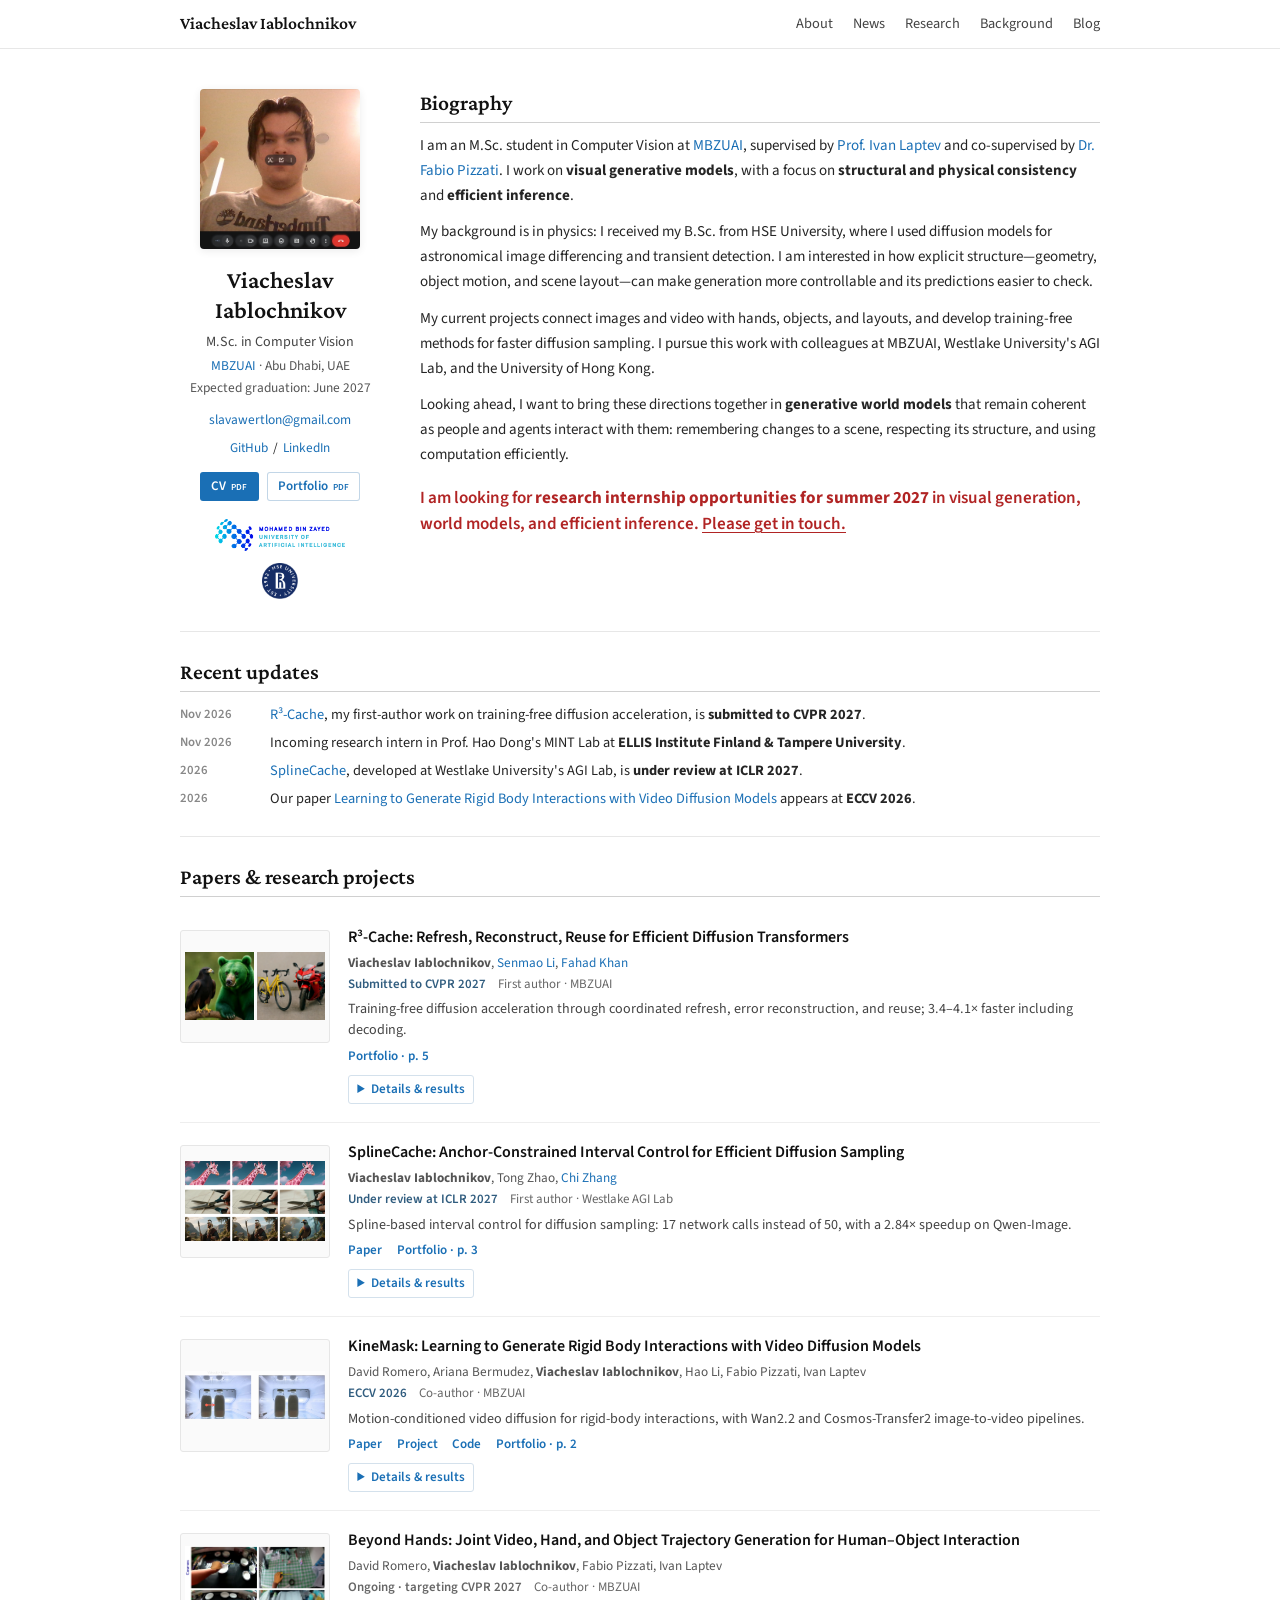
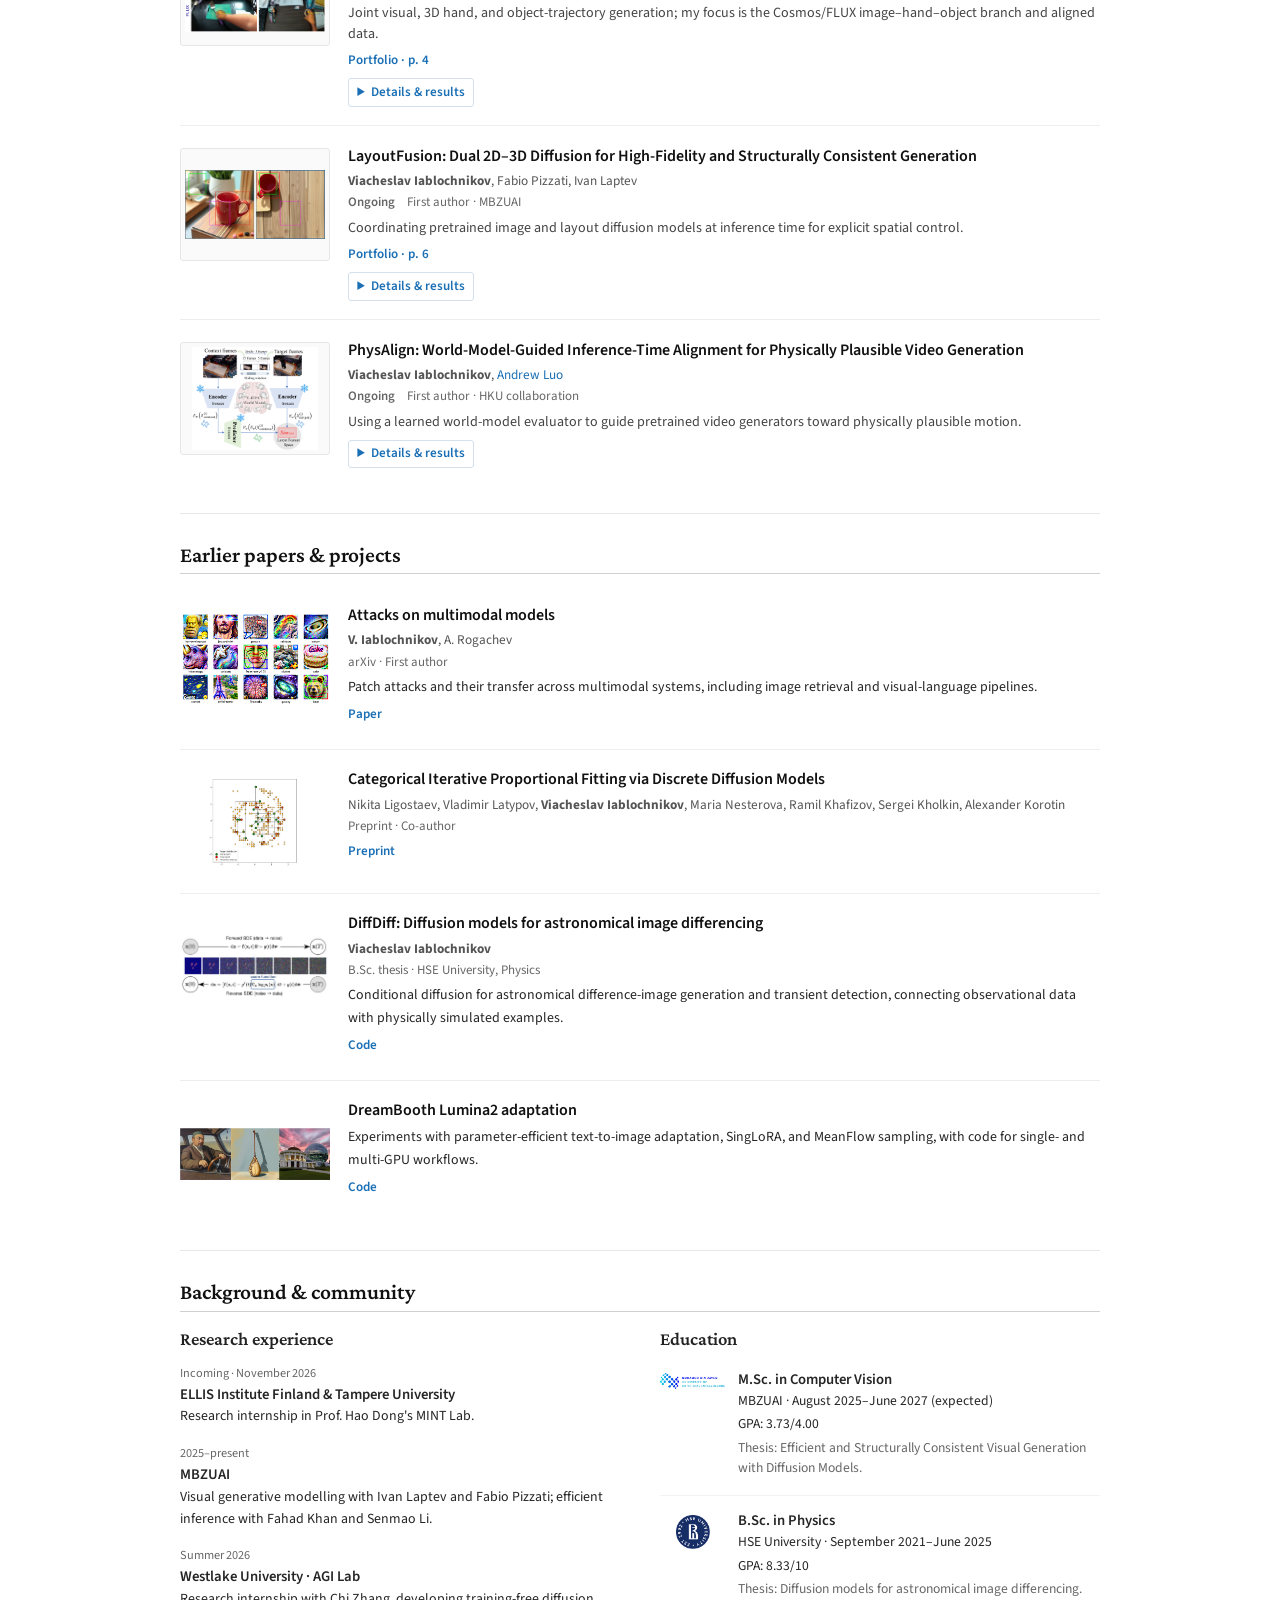
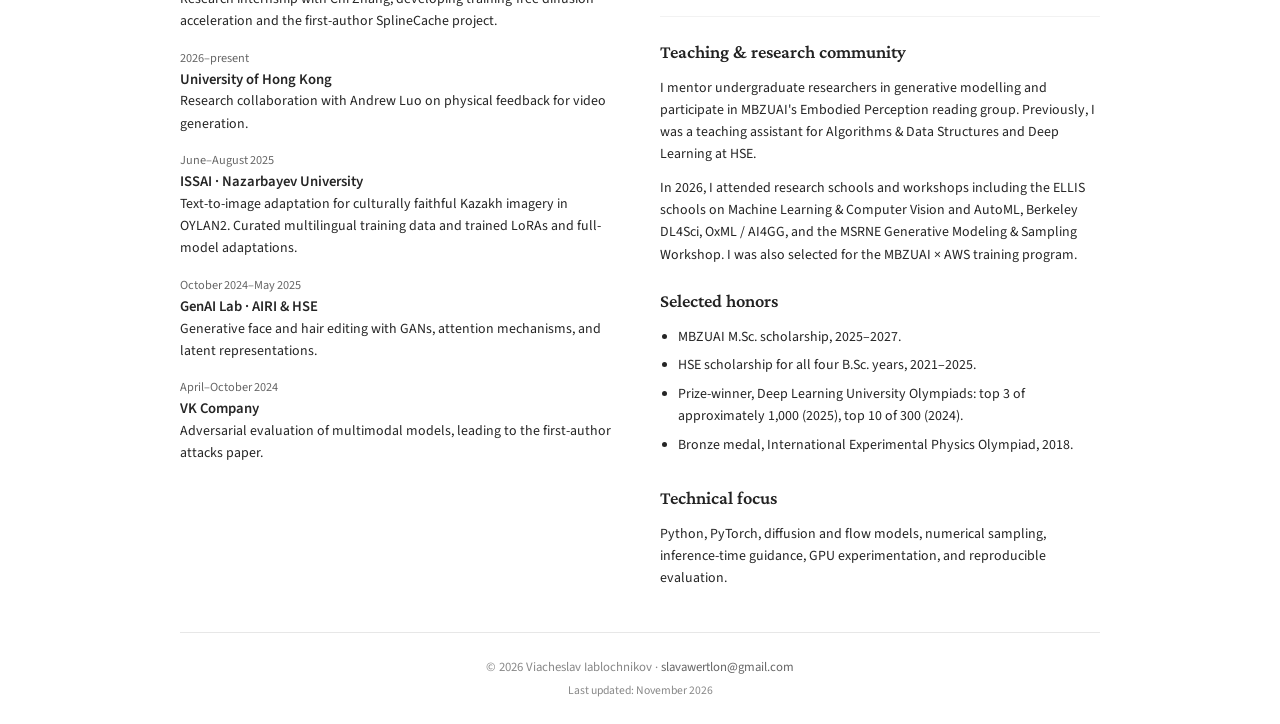
==== commit 612d0389: "Update research homepage with compact cards and blog" ====
--- a/index.html
+++ b/index.html
@@ -1,422 +1,125 @@
 <!DOCTYPE html>
+
 <html lang="en">
 <head>
-  <meta charset="UTF-8" />
-  <meta name="viewport" content="width=device-width, initial-scale=1.0" />
-  <title>Viacheslav Iablochnikov</title>
-  <meta name="description" content="Personal academic webpage of Viacheslav Iablochnikov — M.Sc. Computer Vision student at MBZUAI, working on generative models for image/video, vision-language models, and scientific ML." />
-  <link rel="icon" type="image/svg+xml" href="assets/media/favicon.svg" />
-  <link rel="preconnect" href="https://fonts.googleapis.com" />
-  <link rel="preconnect" href="https://fonts.gstatic.com" crossorigin />
-  <link href="https://fonts.googleapis.com/css2?family=Crimson+Pro:ital,wght@0,400;0,600;1,400&family=Source+Sans+3:wght@300;400;600&display=swap" rel="stylesheet" />
-  <link rel="stylesheet" href="assets/css/styles.css" />
+<meta charset="utf-8"/>
+<meta content="width=device-width, initial-scale=1.0" name="viewport"/>
+<title>Viacheslav Iablochnikov</title>
+<meta content="Viacheslav Iablochnikov, M.Sc. Computer Vision at MBZUAI. Research on structured and physically grounded visual generation, efficient diffusion inference, and persistent world models." name="description"/>
+<link href="assets/media/favicon.svg" rel="icon" type="image/svg+xml"/>
+<link href="https://fonts.googleapis.com" rel="preconnect"/>
+<link crossorigin="" href="https://fonts.gstatic.com" rel="preconnect"/>
+<link href="https://fonts.googleapis.com/css2?family=Crimson+Pro:ital,wght@0,400;0,600;1,400&amp;family=Source+Sans+3:wght@400;600;700&amp;display=swap" rel="stylesheet"/>
+<link href="assets/css/styles.css" rel="stylesheet"/>
+<script defer="" src="assets/js/main.js"></script>
 </head>
 <body>
+<a class="skip-link" href="#main">Skip to content</a>
+<header class="topnav">
+<nav aria-label="Main navigation" class="nav-inner">
+<a class="nav-name" href="#top">Viacheslav Iablochnikov</a>
+<div class="nav-links"><a href="#about">About</a><a href="#news">News</a><a href="#projects">Research</a><a href="#background">Background</a><a href="blog.html">Blog</a></div>
+<button aria-controls="mobileMenu" aria-expanded="false" aria-label="Open navigation" class="burger" id="burger">☰</button>
+</nav>
+<nav aria-label="Mobile navigation" class="mobile-menu" hidden="" id="mobileMenu"><a href="#about">About</a><a href="#news">News</a><a href="#projects">Research</a><a href="#background">Background</a><a href="blog.html">Blog</a></nav>
+</header>
+<main class="page-wrap" id="main">
+<div id="top"></div>
+<section aria-labelledby="profile-name" class="profile-section" id="about">
+<aside class="profile-left">
+<img alt="Viacheslav Iablochnikov" class="avatar-img" height="160" src="assets/media/avatar_v3.jpg" width="160"/>
+<h1 class="profile-name" id="profile-name">Viacheslav<br/>Iablochnikov</h1>
+<p class="profile-title">M.Sc. in Computer Vision</p>
+<p class="profile-affil"><a href="https://mbzuai.ac.ae/">MBZUAI</a> · Abu Dhabi, UAE</p>
+<p class="profile-affil">Expected graduation: June 2027</p>
+<p class="contact-line"><a href="mailto:slavawertlon@gmail.com">slavawertlon@gmail.com</a></p>
+<div class="social-row"><a href="https://github.com/slava-qw">GitHub</a><span aria-hidden="true">/</span><a href="https://www.linkedin.com/in/viacheslav-iablochnikov-52a39a278/">LinkedIn</a></div>
+<div class="document-links"><a class="cv-btn" href="assets/docs/CV_Viacheslav_Iablochnikov_research.pdf">CV <span class="file-type">PDF</span></a><a class="cv-btn secondary" href="assets/docs/Portfolio_Viacheslav_Iablochnikov.pdf">Portfolio <span class="file-type">PDF</span></a></div>
+<div class="affil-logos"><img alt="MBZUAI" height="36" src="assets/media/mbzuai_logo_v2.png" width="130"/><img alt="HSE University" height="36" src="assets/media/hse_logo_full.png" width="130"/></div>
+</aside>
+<div class="profile-right">
+<h2 class="section-title">Biography</h2>
+<p>I am an M.Sc. student in Computer Vision at <a href="https://mbzuai.ac.ae/">MBZUAI</a>, supervised by <a href="https://mbzuai.ac.ae/study/faculty/ivan-laptev/">Prof. Ivan Laptev</a> and co-supervised by <a href="https://fabvio.github.io/">Dr. Fabio Pizzati</a>. I work on <strong>visual generative models</strong>, with a focus on <strong>structural and physical consistency</strong> and <strong>efficient inference</strong>.</p>
+<p>My background is in physics: I received my B.Sc. from HSE University, where I used diffusion models for astronomical image differencing and transient detection. I am interested in how explicit structure—geometry, object motion, and scene layout—can make generation more controllable and its predictions easier to check.</p>
+<p>My current projects connect images and video with hands, objects, and layouts, and develop training-free methods for faster diffusion sampling. I pursue this work with colleagues at MBZUAI, Westlake University's AGI Lab, and the University of Hong Kong.</p>
+<p>Looking ahead, I want to bring these directions together in <strong>generative world models</strong> that remain coherent as people and agents interact with them: remembering changes to a scene, respecting its structure, and using computation efficiently.</p>
+<p class="internship-notice">I am looking for <strong>research internship opportunities for summer 2027</strong> in visual generation, world models, and efficient inference. <a href="mailto:slavawertlon@gmail.com">Please get in touch.</a></p>
+</div>
+</section>
 
-  <!-- NAV -->
-  <nav class="topnav">
-    <div class="nav-inner">
-      <a class="nav-name" href="#top">Viacheslav Iablochnikov</a>
-      <div class="nav-links">
-        <a href="#about">About</a>
-        <a href="#news">News</a>
-        <a href="#publications">Publications</a>
-        <a href="#projects">Projects</a>
-        <a href="#awards">Honors</a>
-      </div>
-      <button class="burger" id="burger" aria-label="Open menu">&#9776;</button>
-    </div>
-    <div class="mobile-menu" id="mobileMenu">
-      <a href="#about">About</a>
-      <a href="#news">News</a>
-      <a href="#publications">Publications</a>
-      <a href="#projects">Projects</a>
-      <a href="#awards">Honors</a>
-    </div>
-  </nav>
-
-  <div class="page-wrap" id="top">
-
-    <!-- PROFILE -->
-    <section id="about" class="profile-section">
-      <div class="profile-left">
-        <!-- Replace the SVG block below with <img src="assets/media/avatar.jpg" class="avatar-img" alt="Viacheslav Iablochnikov"> once you upload a photo -->
-        <div class="avatar-placeholder" aria-label="Profile photo — replace with your photo">
-          <!-- <svg viewBox="0 0 200 200" xmlns="http://www.w3.org/2000/svg">
-            <defs>
-              <linearGradient id="g" x1="0%" y1="0%" x2="100%" y2="100%">
-                <stop offset="0%" stop-color="#2d6a9f"/>
-                <stop offset="100%" stop-color="#1a4572"/>
-              </linearGradient>
-            </defs>
-            <rect width="200" height="200" fill="url(#g)"/>
-            <text x="100" y="120" text-anchor="middle" font-family="Georgia,serif" font-size="72" fill="rgba(255,255,255,0.9)">VI</text>
-          </svg> -->
-          <img src="assets/media/avatar_v3.jpg" class="avatar-img" alt="Viacheslav Iablochnikov">
-        </div>
-
-        <h1 class="profile-name">Viacheslav<br>Iablochnikov</h1>
-        <p class="profile-title">M.Sc. Student in Computer Vision</p>
-        <p class="profile-affil"><a href="https://mbzuai.ac.ae/" target="_blank" rel="noreferrer">MBZUAI</a>, Abu Dhabi, UAE</p>
-        <p class="profile-affil">Supervisor: <a href="https://mbzuai.ac.ae/study/faculty/ivan-laptev/" target="_blank" rel="noreferrer">Ivan Laptev</a></p>
-
-        <p class="contact-line">✉ <a href="mailto:slavawertlon@gmail.com">slavawertlon@gmail.com</a></p>
-
-        <div class="social-row">
-          <a href="https://github.com/slava-qw" target="_blank" rel="noreferrer" class="social-link">GitHub</a>
-          <span class="social-sep">/</span>
-          <a href="https://www.linkedin.com/in/viacheslav-iablochnikov-52a39a278/" target="_blank" rel="noreferrer" class="social-link">LinkedIn</a>
-          <!-- <span class="social-sep">/</span> -->
-          <!-- <a href="https://arxiv.org/abs/2412.01725" target="_blank" rel="noreferrer" class="social-link">arXiv</a> -->
-        </div>
-
-        <a class="cv-btn" href="assets/docs/CV_Viacheslav_Iablochnikov_research.pdf" target="_blank" rel="noreferrer">CV [PDF]</a>
-
-        <div class="affil-logos">
-          <img src="assets/media/mbzuai_logo_v2.png" alt="MBZUAI" />
-          <img src="assets/media/hse_logo_full.png" alt="HSE University" />
-        </div>
-      </div>
-
-      <div class="profile-right">
-        <h2 class="section-title">Biography</h2>
-        <p>
-          I am an M.Sc. student in Computer Vision at
-          <a href="https://mbzuai.ac.ae/" target="_blank" rel="noreferrer">MBZUAI</a>, supervised by
-          <a href="https://mbzuai.ac.ae/study/faculty/ivan-laptev/" target="_blank" rel="noreferrer">Prof. Ivan Laptev</a>.
-          My research interests are <strong>generative models for image and video</strong>,
-          <strong>vision–language models</strong>, and <strong>scientific machine learning</strong>.
-        </p>
-        <p>
-          My research at MBZUAI is driven by the goal of evolving generative systems into robust, physically
-          grounded "world models". To advance this vision, I developed KineMask,
-          a framework for controllable rigid-body interactions co-supervised by
-          <a href="https://fabvio.github.io/" target="_blank" rel="noreferrer">Fabio Pizzati</a>
-          — <strong>accepted to ECCV 2026</strong>. Building on this foundation, I am now investigating dual
-          diffusion generation with 2D/3D conditioning to improve overall visual quality and ensure correct
-          object presence via layout generation. I am also profiling and adapting pretrained DiT/MMDiT diffusion
-          transformers to reduced dimensionality via caching, with
-          <a href="https://sites.google.com/view/senmaoli" target="_blank" rel="noreferrer">Senmao Li</a> (PhD)
-          under <a href="https://mbzuai.ac.ae/study/faculty/fahad-khan/" target="_blank" rel="noreferrer">Fahad Khan</a>
-          (targeting <strong>CVPR'27</strong>).
-        </p>
-        <p>
-          In parallel, I collaborate on efficient and physically grounded generative modeling with groups outside
-          MBZUAI: with <a href="https://icoz69.github.io/" target="_blank" rel="noreferrer">Chi Zhang</a>'s AGI Lab
-          at <a href="https://westlake.edu.cn/" target="_blank" rel="noreferrer">Westlake University</a> on
-          training-free acceleration of image/video diffusion via spline curves and conditional interpolants
-          (targeting <strong>ICLR'27</strong>); and with
-          <a href="https://andrewluo.net/" target="_blank" rel="noreferrer">Andrew Luo</a> at the
-          University of Hong Kong on physics-aware, inference-time reward guidance for video diffusion using
-          pretrained world models such as V-JEPA&nbsp;2.1 (targeting <strong>CVPR'27</strong>).
-        </p>
-        <p>
-          Previously I interned at <a href="https://issai.nu.edu.kz/" target="_blank" rel="noreferrer">ISSAI</a>
-          (Nazarbayev University, culturally faithful text-to-image generation),
-          the <a href="https://airi.net/" target="_blank" rel="noreferrer">AIRI &amp; HSE GenAI Lab</a>
-          (face/hair swapping with GANs), and
-          <a href="https://vk.company/" target="_blank" rel="noreferrer">VK Company</a>
-          (adversarial attacks on multimodal models). I received my B.Sc. in Physics
-          (GPA 8.33/10) from
-          <a href="https://www.hse.ru/en/" target="_blank" rel="noreferrer">HSE University</a>, Russia,
-          with a thesis on diffusion models for astronomical image differencing.
-        </p>
-        <p style="color: red;"><strong>I am open to research collaborations and internship positions. Feel free to reach out!</strong></p>
-
-        <div class="kw-row">
-          <span class="kw">Generative Models</span>
-          <span class="kw">Image/Video Diffusion</span>
-          <span class="kw">World models</span>
-          <span class="kw">VLMs</span>
-          <span class="kw">Scientific ML</span>
-          <span class="kw">Efficient Inference</span>
-        </div>
-      </div>
-    </section>
-
-    <!-- NEWS -->
-    <section id="news" class="content-section">
-      <h2 class="section-title">News</h2>
-      <div class="news-list">
-        <div class="news-item"><span class="nd">Sep 2026</span><span><em>Learning to Generate Rigid Body Interactions with Video Diffusion Models</em> (KineMask) — <strong>accepted to ECCV 2026</strong> (Malmö, Sweden).</span></div>
-        <div class="news-item"><span class="nd">Jul 2026</span><span>Attended the ELLIS AutoML Summer School (Dortmund) and UC Berkeley DL4Sci Summer School (top 30% acceptance).</span></div>
-        <div class="news-item"><span class="nd">Jun 2026</span><span>Started research internship at the AGI Lab, Westlake University, on training-free acceleration of diffusion/flow models.</span></div>
-        <div class="news-item"><span class="nd">May 2026</span><span>Started a research collaboration with the University of Hong Kong on physics-aware, inference-time-guided video diffusion.</span></div>
-        <div class="news-item"><span class="nd">Sep 2025</span><span>Started M.Sc. at MBZUAI, working on physically informed video diffusion (KineMask) and dual diffusion conditional generation.</span></div>
-        <div class="news-item"><span class="nd">Aug 2025</span><span>Concluded internship at ISSAI. Lumina full fine-tuning raised the multi-concept Gemini score from 53.60 → <strong>88.29</strong> (+65% relative).</span></div>
-        <div class="news-item"><span class="nd">2025</span><span>🏆 Prize-winner, Deep Learning Olympiad at <strong>Skoltech</strong> (top 3 / ~1000 participants).</span></div>
-        <div class="news-item"><span class="nd">2025</span><span>Received competitive MBZUAI M.Sc. scholarship (2025–2027).</span></div>
-        <div class="news-item"><span class="nd">Jan 2025</span><span>Started a research collaboration with Fahad Khan and Senmao Li on training-free DiT/MMDiT acceleration.</span></div>
-        <div class="news-item"><span class="nd">Dec 2024</span><span>Preprint <em>Attacks on Multimodal Models</em> released on arXiv. Presented at AIRI Summer School 2024 (top 50 / 1100).</span></div>
-        <div class="news-item"><span class="nd">2024</span><span>🏆 Prize-winner, Deep Learning Olympiad at <strong>MIPT</strong> (top 10 / 300).</span></div>
-        <div class="news-item"><span class="nd">2023–24</span><span>Teaching assistant for <em>Algorithms &amp; DS</em> and <em>Deep Learning</em> at HSE University.</span></div>
-      </div>
-    </section>
-
-    <!-- PUBLICATIONS -->
-    <section id="publications" class="content-section">
-      <h2 class="section-title">Publications &amp; Preprints</h2>
-
-      <article class="paper-card">
-        <div class="paper-thumb">
-          <img src="assets/media/kinemask_carrousel_milk_poster.png" alt="KineMask" loading="lazy"/>
-        </div>
-        <div class="paper-info">
-          <p class="paper-title">Learning to Generate Rigid Body Interactions with Video Diffusion Models</p>
-          <p class="paper-authors">David Romero, Ariana Bermudez, <u>Viacheslav Iablochnikov</u>, Hao Li, Fabio Pizzati, Ivan Laptev</p>
-          <p class="paper-venue">Accepted to <strong>ECCV 2026</strong> · co-first author</p>
-          <div class="plinks"><a href="https://daromog.github.io/KineMask/" target="_blank" rel="noreferrer">[Project]</a> <a href="https://arxiv.org/abs/2510.02284" target="_blank" rel="noreferrer">[arXiv]</a></div>
-        </div>
-      </article>
-
-      <article class="paper-card">
-        <div class="paper-thumb"><img src="assets/media/adversarial_attacks_example_v2.png" alt="Adversarial attacks" loading="lazy"/></div>
-        <div class="paper-info">
-          <p class="paper-title">Attacks on Multimodal Models</p>
-          <p class="paper-authors"><u>V. Iablochnikov</u>, A. Rogachev</p>
-          <p class="paper-venue">arXiv:2412.01725</p>
-          <p class="paper-note">Poster at AIRI Summer School 2024 (top 50 / 1100).</p>
-          <div class="plinks"><a href="https://arxiv.org/abs/2412.01725" target="_blank" rel="noreferrer">[arXiv]</a></div>
-        </div>
-      </article>
-
-      <article class="paper-card">
-        <div class="paper-thumb"><img src="assets/media/dipf.png" alt="Categorical IPF" loading="lazy"/></div>
-        <div class="paper-info">
-          <p class="paper-title">Categorical Iterative Proportional Fitting via Discrete Diffusion Models</p>
-          <p class="paper-authors">Nikita Ligostaev, Vladimir Latypov, <u>Viacheslav Iablochnikov</u>, Maria Nesterova, Ramil Khafizov, Sergei Kholkin, Alexander Korotin</p>
-          <!-- <p class="paper-venue">Preprint</p> -->
-          <div class="plinks"><a href="https://box.skoltech.ru/index.php/s/LEeQhaRW6GYYuAa" target="_blank" rel="noreferrer">[Preprint]</a></div>
-        </div>
-      </article>
-    </section>
-
-    <!-- PROJECTS -->
-    <section id="projects" class="content-section">
-      <h2 class="section-title">Research Projects &amp; Experience</h2>
-
-      <h3 class="proj-group-title">Current Research</h3>
-
-      <!-- Westlake spline acceleration -->
-      <article class="proj-row">
-        <div class="proj-media">
-          <img src="assets/media/spline_sampling.jpg" alt="Spline / conditional-interpolant sampling" loading="lazy"/>
-        </div>
-        <div class="proj-details">
-          <p class="proj-tag">Westlake University, AGI Lab · Jun 2026 – Present</p>
-          <h3>Spline-Based Cached Sampling for Diffusion &amp; Flow Models</h3>
-          <p>Research internship advised by <a href="https://icoz69.github.io/" target="_blank" rel="noreferrer">Chi Zhang</a>. Derived a theoretical framework based on spline curves and conditional interpolants to reconstruct intermediate velocities from fewer model evaluations, reducing sampling cost while preserving prompt alignment and sample quality. Developing and evaluating the approach on Qwen-based text-to-image models — targeting <strong>ICLR 2027</strong>.</p>
-        </div>
-      </article>
-
-      <!-- HKU physics-aware guidance -->
-      <article class="proj-row">
-        <div class="proj-media">
-          <img src="assets/media/vjepa_world_model.png" alt="V-JEPA world model reward guidance" loading="lazy"/>
-        </div>
-        <div class="proj-details">
-          <p class="proj-tag">University of Hong Kong · May 2026 – Present</p>
-          <h3>Physics-Aware, Inference-Time Guidance for Video Diffusion</h3>
-          <p>Research collaboration advised by <a href="https://andrewluo.net/" target="_blank" rel="noreferrer">Andrew Luo</a>. Adapting inference-time reward-alignment algorithms that use pretrained world models (e.g., <strong>V-JEPA 2.1</strong>) as learned evaluators of physical plausibility, steering pretrained video diffusion models toward more physically consistent dynamics without additional training — targeting <strong>CVPR 2027</strong>.</p>
-        </div>
-      </article>
-
-      <!-- Joint generation -->
-      <article class="proj-row">
-        <div class="proj-media">
-          <img src="assets/media/sweep_grid_boxes_10_0p5_v2.png" alt="Joint generation" loading="lazy"/>
-        </div>
-        <div class="proj-details">
-          <p class="proj-tag"><img src="assets/media/mbzuai_logo_raster.png" alt="" class="ilogo"/> MBZUAI · Mar 2026 – Present</p>
-          <h3>Dual diffusion conditional generation</h3>
-          <p>
-            Investigating dual diffusion generation with additional 2D/3D conditioning to enhance overall
-            video/image quality and structural consistency (e.g., correct object presence with layout generation).
-          </p>
-          <p>WIP :)</p>
-          <!-- <div class="plinks"><a href="https://daromog.github.io/KineMask/" target="_blank" rel="noreferrer">[Project page]</a> <a href="https://arxiv.org/abs/2510.02284" target="_blank" rel="noreferrer">[arXiv]</a></div> -->
-        </div>
-      </article>
+<section aria-labelledby="news-heading" class="content-section compact-section" id="news">
+<h2 class="section-title" id="news-heading">Recent updates</h2>
+<ul class="news-list">
+<li><span class="nd">Nov 2026</span><span><a href="#r3-cache">R³-Cache</a>, my first-author work on training-free diffusion acceleration, is <strong>submitted to CVPR 2027</strong>.</span></li>
+<li><span class="nd">Nov 2026</span><span>Incoming research intern in Prof. Hao Dong's MINT Lab at <strong>ELLIS Institute Finland &amp; Tampere University</strong>.</span></li>
+<li><span class="nd">2026</span><span><a href="#splinecache">SplineCache</a>, developed at Westlake University's AGI Lab, is <strong>under review at ICLR 2027</strong>.</span></li>
+<li><span class="nd">2026</span><span>Our paper <a href="#kinemask">Learning to Generate Rigid Body Interactions with Video Diffusion Models</a> appears at <strong>ECCV 2026</strong>.</span></li>
+</ul>
+</section>
+<section aria-labelledby="projects-heading" class="content-section" id="projects">
+<h2 class="section-title" id="projects-heading">Papers &amp; research projects</h2>
 
 
-      <!-- KineMask -->
-      <article class="proj-row">
-        <div class="proj-media">
-          <video autoplay muted loop playsinline poster="assets/media/kinemask_carrousel_milk_poster.png">
-            <source src="assets/media/kinemask_carrousel_milk_v2.mp4" type="video/mp4"/>
-          </video>
-          <!-- <img src="assets/media/kinemask_architecture_V2.png" alt="KineMask architecture" loading="lazy"/> -->
-        </div>
-        <div class="proj-details">
-          <p class="proj-tag"><img src="assets/media/mbzuai_logo_raster.png" alt="" class="ilogo"/> MBZUAI · Sep 2025 – Mar 2026</p>
-          <h3>KineMask: Physically Informed Video Diffusion for Rigid-Body Interactions</h3>
-          <p>Developed video diffusion models for physically plausible controllable interactions. Implemented and trained <strong>Wan2.2 5B</strong> and <strong>Cosmos-Transfer2 2B</strong> image-to-video pipelines with ControlNet; set up data curation, conditioning, mixed-precision multi-GPU training and evaluation. Results outperform strong baselines. Extends the KineMask framework — <strong>accepted to ECCV 2026</strong> (co-first author).</p>
-          <div class="plinks"><a href="https://daromog.github.io/KineMask/" target="_blank" rel="noreferrer">[Project page]</a> <a href="https://arxiv.org/abs/2510.02284" target="_blank" rel="noreferrer">[arXiv]</a></div>
-        </div>
-      </article>
+<article class="paper-card featured-paper" id="r3-cache"><button aria-controls="r3-cache-details" aria-expanded="false" aria-label="Expand details for r3-cache" class="paper-cover" type="button"><div class="cover-pair"><img alt="R³-Cache green bear example" loading="lazy" src="assets/media/research/r3-1-2.webp"/><img alt="R³-Cache bicycle example" loading="lazy" src="assets/media/research/r3-2-2.webp"/></div></button><div class="paper-info"><h3 class="paper-title">R³-Cache: Refresh, Reconstruct, Reuse for Efficient Diffusion Transformers</h3><p class="paper-authors"><strong>Viacheslav Iablochnikov</strong>, <a href="https://sen-mao.github.io/">Senmao Li</a>, <a href="https://mbzuai.ac.ae/study/faculty/fahad-khan/">Fahad Khan</a></p><div class="paper-venue"><span class="status">Submitted to CVPR 2027</span><span>First author · MBZUAI</span></div><p class="paper-summary">Training-free diffusion acceleration through coordinated refresh, error reconstruction, and reuse; 3.4–4.1× faster including decoding.</p><div class="plinks"><a href="assets/docs/Portfolio_Viacheslav_Iablochnikov.pdf#page=5">Portfolio · p. 5</a></div><details class="paper-details" id="r3-cache-details"><summary><span class="label-closed">Details &amp; results</span><span class="label-open">Hide details</span></summary><div class="details-body"><p>Partial computation can update a prediction for the whole image. R³-Cache combines full evaluations that refresh the prediction, sparse evaluations that measure and reconstruct its error, and intervening steps that reuse the correction. Look-ahead sampling and an offline search coordinate these actions without retraining the model.</p><p><strong>My contribution:</strong> I lead the research direction, method development, implementation, and cross-model evaluation. Across SD3, SD3.5, and Qwen-Image, the method delivers <strong>3.4–4.1× acceleration, including decoding</strong>, with up to <strong>75.3% lower LPIPS distance to full sampling</strong> than native fewer-step sampling at comparable runtime.</p><figure class="comparison-figure">
+<div aria-label="R³-Cache four-method image comparison; scroll horizontally on narrow screens" class="comparison-scroll" role="region" tabindex="0">
+<div class="comparison-grid four-columns">
+<div class="comparison-label">Full sampler<span>50 steps</span></div><div class="comparison-label ours">R³-Cache<span>(ours)</span></div><div class="comparison-label">PoSTCache<span>target-10 comparison</span></div><div class="comparison-label">Native<span>10 steps</span></div>
+<img alt="Full sampler: a bird beside a green bear" height="640" loading="lazy" src="assets/media/research/r3-1-1.webp" width="640"/><img alt="R³-Cache: a bird beside a green bear, retaining the reference composition" height="640" loading="lazy" src="assets/media/research/r3-1-2.webp" width="640"/><img alt="PoSTCache output for the same green-bear prompt and noise" height="640" loading="lazy" src="assets/media/research/r3-1-3.webp" width="640"/><img alt="Native 10-step output for the same green-bear prompt and noise" height="640" loading="lazy" src="assets/media/research/r3-1-4.webp" width="640"/>
+<img alt="Full sampler: a yellow bicycle beside a red motorcycle" height="640" loading="lazy" src="assets/media/research/r3-2-1.webp" width="640"/><img alt="R³-Cache: a yellow bicycle beside a red motorcycle, retaining the reference composition" height="640" loading="lazy" src="assets/media/research/r3-2-2.webp" width="640"/><img alt="PoSTCache output for the same bicycle and motorcycle prompt and noise" height="640" loading="lazy" src="assets/media/research/r3-2-3.webp" width="640"/><img alt="Native 10-step output for the same bicycle and motorcycle prompt and noise" height="640" loading="lazy" src="assets/media/research/r3-2-4.webp" width="640"/>
+</div>
+</div>
+<figcaption>Selected Qwen-Image outputs with the same prompt and initial noise across each row. The comparison illustrates preservation of the full sampler's appearance.</figcaption>
+<p class="scroll-hint">Swipe or scroll to compare all four methods.</p>
+</figure></div></details></div></article>
+<article class="paper-card featured-paper" id="splinecache"><button aria-controls="splinecache-details" aria-expanded="false" aria-label="Expand details for splinecache" class="paper-cover" type="button"><img alt="SplineCache comparison preview" loading="lazy" src="assets/media/research/splinecache_comparison.webp"/></button><div class="paper-info"><h3 class="paper-title">SplineCache: Anchor-Constrained Interval Control for Efficient Diffusion Sampling</h3><p class="paper-authors"><strong>Viacheslav Iablochnikov</strong>, Tong Zhao, <a href="https://icoz69.github.io/">Chi Zhang</a></p><div class="paper-venue"><span class="status">Under review at ICLR 2027</span><span>First author · Westlake AGI Lab</span></div><p class="paper-summary">Spline-based interval control for diffusion sampling: 17 network calls instead of 50, with a 2.84× speedup on Qwen-Image.</p><div class="plinks"><a href="https://drive.google.com/file/d/1-Jl56wagf72pipK_ZtBhBZCUA1gjrkRy/view?usp=sharing">Paper</a><a href="assets/docs/Portfolio_Viacheslav_Iablochnikov.pdf#page=3">Portfolio · p. 3</a></div><details class="paper-details" id="splinecache-details"><summary><span class="label-closed">Details &amp; results</span><span class="label-open">Hide details</span></summary><div class="details-body"><p>A sampling step depends on velocity accumulated over an interval. SplineCache constructs a causal spline from completed model evaluations and integrates it to advance through skipped evaluations. Budget-specific anchor schedules determine where full evaluations are most useful.</p><p><strong>My contribution:</strong> I developed the interval-control formulation, sampling algorithm, schedule search, and evaluation pipeline. On Qwen-Image, <strong>17 network calls instead of 50</strong> deliver a <strong>2.84× speedup</strong>; a more aggressive setting reaches <strong>4.72×</strong>. The work also studies transfer to image-conditioned 3D generation.</p><figure class="comparison-figure medium-figure">
+<div aria-label="SplineCache three-method comparison; scroll horizontally on narrow screens" class="comparison-scroll" role="region" tabindex="0">
+<div class="three-column-labels"><div class="comparison-label">Full sampler</div><div class="comparison-label ours">SplineCache (ours)</div><div class="comparison-label">TeaCache</div></div>
+<img alt="Three matched Qwen-Image examples: full sampling, SplineCache and TeaCache; a giraffe, scissors, and a figure in a landscape" class="comparison-image" height="552" loading="lazy" src="assets/media/research/splinecache_comparison.webp" width="970"/>
+</div>
+<figcaption>Matched prompts and seeds. Columns show the full sampler, SplineCache, and TeaCache.</figcaption>
+</figure></div></details></div></article>
 
-      <!-- DiT acceleration -->
-      <article class="proj-row">
-        <div class="proj-media">
-          <!-- <img src="assets/media/bottleneck_sampling.png" alt="Bottleneck sampling" loading="lazy"/> -->
-          <img src="assets/media/r3_acc_v2.png" alt="Bottleneck sampling" loading="lazy"/>
-        </div>
-        <div class="proj-details">
-          <p class="proj-tag"><img src="assets/media/mbzuai_logo_raster.png" alt="" class="ilogo"/> MBZUAI · Abu Dhabi, UAE · Jan 2025 – Present</p>
-          <h3>Training-Free Acceleration of Transformer Diffusion Models (DiT / MMDiT)</h3>
-          <p>Collaboration with <a href="https://mbzuai.ac.ae/study/faculty/fahad-khan/" target="_blank" rel="noreferrer">Fahad Khan</a> and <a href="https://sites.google.com/view/senmaoli" target="_blank" rel="noreferrer">Senmao Li</a> (PhD). Profiling computational bottlenecks in <strong>DiT and MMDiT</strong> architectures and developing caching and tensor-decomposition methods for efficient feature reconstruction, token reduction, and training-free low-dimensional execution — targeting <strong>CVPR 2027</strong>.</p>
-        </div>
-      </article>
-
-      <h3 class="proj-group-title">Earlier Projects &amp; Internships</h3>
-
-      <!-- DreamBooth Lumina2 -->
-      <article class="proj-row">
-        <div class="proj-media">
-          <!-- <img src="assets/media/issai_example_1.png" alt="Lumina2 fine-tuning sample" loading="lazy"/> -->
-          <img src="assets/media/issai_example_2.png" alt="ISSAI example 2" loading="lazy"/>
-        </div>
-        <div class="proj-details">
-          <p class="proj-tag">Independent Project · 2025</p>
-          <h3>DreamBooth Lumina2 Training with SingLoRA via MeanFlow</h3>
-          <p>DreamBooth-style Lumina2 fine-tuning combining <strong>SingLoRA</strong> (compact LoRA replacement), <strong>MeanFlow</strong> (stable one-step sampling), and dispersive regularization (reduces mode collapse). Optimized for single- and multi-GPU setups. Reduces VRAM and iteration time while maintaining sample quality and diversity.</p>
-          <div class="plinks"><a href="https://github.com/slava-qw/Improved_DreamBooth/tree/main" target="_blank" rel="noreferrer">[GitHub]</a></div>
-        </div>
-      </article>
-
-      <!-- ISSAI -->
-      <article class="proj-row">
-        <div class="proj-media">
-          <img src="assets/media/issai_example_1.png" alt="ISSAI example 1" loading="lazy"/>
-          <!-- <img src="assets/media/issai_example_2.png" alt="ISSAI example 2" loading="lazy"/> -->
-        </div>
-        <div class="proj-details">
-          <p class="proj-tag"><img src="assets/media/issai_logo_raster.png" alt="" class="ilogo"/> ISSAI, Nazarbayev University · Jun–Aug 2025</p>
-          <h3>Culturally Aware Text-to-Image Generation for Kazakh Imagery</h3>
-          <p>Advised by <a href="https://issai.nu.edu.kz/2025/02/20/nartay-aikyn/" target="_blank" rel="noreferrer">Nartay Aikyn</a>. Optimized the text-to-image generation component of <a href="https://oylan.nu.edu.kz/" target="_blank" rel="noreferrer">OYLAN2</a> for culturally faithful Kazakh imagery from multilingual prompts. Curated a targeted prompt–image corpus and trained LoRAs with <code>diffusers</code>. Full fine-tuning of Lumina achieved best multi-concept Gemini mean score of <strong>88.29</strong> (up from 53.60 base — 65% relative gain).</p>
-        </div>
-      </article>
-
-      <!-- DiffDiff -->
-      <article class="proj-row">
-        <div class="proj-media">
-          <!-- <img src="assets/media/DiffDiff_result_example.png" alt="DiffDiff results" loading="lazy"/> -->
-          <!-- <img src="assets/media/unet_v2.png" alt="DiffDiff U-Net" loading="lazy"/> -->
-          <img src="assets/media/DiffDiff_result_2_example.png" alt="DiffDiff method" loading="lazy"/>
-        </div>
-        <div class="proj-details">
-          <p class="proj-tag"><img src="assets/media/hse_mark.png" alt="" class="ilogo"/> HSE University · Bachelor Thesis 2024–2025</p>
-          <h3>DiffDiff: Diffusion Models for Astronomical Image Differencing</h3>
-          <p>End-to-end pipeline for discovering transient events from sky survey images using a conditional diffusion model (U-Net + DDPM) for difference-image generation. Produces clean difference images for flux and coordinate estimation with uncertainty calibration. Achieves <strong>5.6× speedup</strong> over the existing pipeline and up to <strong>93% detection accuracy</strong>.</p>
-          <div class="plinks"><a href="https://github.com/slava-qw/DiffDiff/tree/main" target="_blank" rel="noreferrer">[GitHub]</a></div>
-        </div>
-      </article>
-
-      <!-- VK adversarial -->
-      <article class="proj-row">
-        <div class="proj-media">
-          <!-- <img src="assets/media/arc_attacks.png" alt="Attack pipeline" loading="lazy"/> -->
-          <img src="assets/media/adversarial_attacks_example_v3.png" alt="Patch example" loading="lazy"/>
-        </div>
-        <div class="proj-details">
-          <p class="proj-tag"><img src="assets/media/vk_logo_raster.png" alt="" class="ilogo ilogo-circle"/> VK Company · Apr–Oct 2024</p>
-          <h3>Adversarial Attacks on Multimodal Models</h3>
-          <p>Advised by <a href="https://scholar.google.com/citations?hl=ru&user=FcPMTJ4AAAAJ&view_op=list_works&sortby=pubdate" target="_blank" rel="noreferrer">Alexander Rogachev</a>. Adversarial attacks on multimodal systems for image retrieval and VLM pipelines. Implemented and verified patch attacks for CLIP, LLaVA-family, and video retrieval using LLaVA-OneVision. Proposed new attack variants reaching up to <strong>86% success rate</strong> in forcing restricted content generation. Main author of the resulting paper.</p>
-          <div class="plinks"><a href="https://arxiv.org/abs/2412.01725" target="_blank" rel="noreferrer">[arXiv:2412.01725]</a></div>
-        </div>
-      </article>
-
-      <!-- AIRI face swap -->
-      <article class="proj-row">
-        <div class="proj-media">
-          <img src="assets/media/face_swap_example.png" alt="Face swap results" loading="lazy"/>
-        </div>
-        <div class="proj-details">
-          <p class="proj-tag"><img src="assets/media/airi_logo_raster.png" alt="" class="ilogo"/> GenAI Lab, AIRI &amp; HSE · Oct 2024 – May 2025</p>
-          <h3>Face and Hair Swapping with Generative Models</h3>
-          <p>Advised by <a href="https://scholar.google.com/citations?user=MXJTRGoAAAAJ&hl=en" target="_blank" rel="noreferrer">Aibek Alanov</a>. Identity-preserving face and hair swapping building on StyleGAN2 and MegaFS GAN baselines. Introduced attention mechanisms and rotary encodings in the FS+ latent space, cutting <strong>LPIPS by 40%</strong> and <strong>FID@1k by 87%</strong> compared with baselines.</p>
-        </div>
-      </article>
-    </section>
-
-    <!-- HONORS -->
-    <section id="awards" class="content-section">
-      <div class="two-col-wide">
-        <div class="tc-left">
-          <h2 class="section-title">Honors &amp; Awards</h2>
-          <ul class="honors-list">
-            <li><span class="hy">2025–27</span><span>MBZUAI M.Sc. Scholarship — competitive, both years.</span></li>
-            <li><span class="hy">2025</span><span>Prize-winner, DL University Olympiad at Skoltech (top 3 / ~1,000).</span></li>
-            <li><span class="hy">2024</span><span>Prize-winner, DL University Olympiad at MIPT (top 10 / 300).</span></li>
-            <li><span class="hy">2021–25</span><span>HSE Excellence Scholarship — competitive, all four B.Sc. years.</span></li>
-            <li><span class="hy">2018</span><span>Bronze Medal, International Experimental Physics Olympiad (IEPhO).</span></li>
-          </ul>
-
-          <h2 class="section-title mt2">Talks &amp; Service</h2>
-          <ul class="honors-list">
-            <li><span class="hy">2026–</span><span>Mentor undergraduate students on publication-oriented research in generative modeling &amp; computer vision.</span></li>
-            <li><span class="hy">2026</span><span>Selected attendee: <a href="https://www.ellismunich.ai/summer-school/index.html" target="_blank" rel="noreferrer">ELLIS Summer School on ML &amp; CV</a> (TUM); <a href="https://dl4sci-school.lbl.gov/" target="_blank" rel="noreferrer">UC Berkeley DL4Sci</a> (top 30% acceptance); <a href="https://www.oxfordml.school/" target="_blank" rel="noreferrer">OxML / AI4GG</a> (Oxford).</span></li>
-            <li><span class="hy">2026</span><span>Selected attendee: <a href="https://www.automlschool.org/" target="_blank" rel="noreferrer">ELLIS AutoML Summer School</a> (Dortmund); MBZUAI ML Winter School; MSRNE Generative Modeling &amp; Sampling Workshop.</span></li>
-            <li><span class="hy">2026</span><span>Selected for the <a href="https://mbzuai.ac.ae/news/mbzuai-and-aws-collaborate-to-drive-research-skills-and-innovation-in-ai/" target="_blank" rel="noreferrer">MBZUAI × AWS Training Program</a> — pathway toward <a href="https://aws.amazon.com/certification/certified-generative-ai-developer-professional/" target="_blank" rel="noreferrer">AWS Certified Generative AI Developer – Professional</a>.</span></li>
-            <li><span class="hy">2026</span><span>Course listener: MIT 6.S184 (Generative AI with SDEs), Stanford CME296 (Diffusion &amp; Large Vision Models), KAIST CS492(C) (Diffusion &amp; Flow Models).</span></li>
-            <li><span class="hy">2025</span><span>Invited for SMILES-2025 summer school, Harbin Institute of Technology, China.</span></li>
-            <li><span class="hy">2024</span><span>Poster at AIRI Summer School (top 50 / 1,100).</span></li>
-            <li><span class="hy">2025–</span><span>Member, "Embodied Perception" reading group, MBZUAI.</span></li>
-            <li><span class="hy">2024</span><span>Lecture talks: D3PM, FlashAttention 1&amp;2, pose estimation (PoseBH), visual reasoning (Corvid).</span></li>
-            <li><span class="hy">2023–24</span><span>Teaching Assistant, HSE: Algorithms &amp; DS; Deep Learning.</span></li>
-          </ul>
-        </div>
-
-        <div class="tc-right">
-          <h2 class="section-title">Education</h2>
-
-          <div class="edu-block">
-            <div class="edu-logo"><img src="assets/media/mbzuai_logo_v2.png" alt="MBZUAI"/></div>
-            <div>
-              <p><strong>M.Sc. in Computer Vision</strong> &nbsp;·&nbsp; GPA: 3.73/4.00</p>
-              <p class="muted">Mohamed bin Zayed University of AI · Abu Dhabi, UAE</p>
-              <p class="muted">Aug 2025 – Jun 2027 (expected) · Supervisor: Ivan Laptev</p>
-              <p class="muted"><em>PhD courses:</em> Advanced ML (<a href="https://mbzuai.ac.ae/study/faculty/professor-eric-moulines/" target="_blank" rel="noreferrer">Moulines</a>), Parallel ML Systems (<a href="https://mbzuai.ac.ae/study/faculty/qirong-ho/" target="_blank" rel="noreferrer">Ho</a>), Sequential Decision Making (<a href="https://mbzuai.ac.ae/study/faculty/salem-lahlou/" target="_blank" rel="noreferrer">Lahlou</a>), Vision &amp; Language (<a href="https://mbzuai.ac.ae/study/faculty/ivan-laptev/" target="_blank" rel="noreferrer">Laptev</a>).</p>
-            </div>
-          </div>
-
-          <div class="edu-block">
-            <div class="edu-logo"><img src="assets/media/hse_logo_full.png" alt="HSE"/></div>
-            <div>
-              <p><strong>B.Sc. in Physics</strong> &nbsp;·&nbsp; GPA: 8.33/10</p>
-              <p class="muted">Higher School of Economics · Moscow, Russia · Sep 2021 – Jun 2025</p>
-              <p class="muted"><em>Thesis:</em> Diffusion models for astronomical image differencing.</p>
-            </div>
-          </div>
-
-          <h2 class="section-title mt2">Technical Skills</h2>
-          <table class="skills-tbl">
-            <tr><td><strong>Generative&nbsp;AI</strong></td><td>Diffusion &amp; flow models, image/video generation, text-to-image adaptation, VLMs, ControlNet, LoRA/PEFT, DreamBooth, MeanFlow, reward-aligned &amp; rare-event sampling</td></tr>
-            <tr><td><strong>ML&nbsp;Frameworks</strong></td><td>PyTorch, Torch Profiler, diffusers, transformers, PEFT, JAX/Flax, Triton, DeepSpeed, accelerate, Megatron, XGBoost</td></tr>
-            <tr><td><strong>Systems</strong></td><td>Linux, CUDA, Git, Docker, SLURM, Kubernetes, PySpark, MLflow, DVC</td></tr>
-            <tr><td><strong>Programming</strong></td><td>Python, NumPy, SciPy, Pandas, SQL, SQLite, MongoDB, Flask, FastAPI</td></tr>
-            <tr><td><strong>Languages</strong></td><td>English (C1), German (A2), Russian (native)</td></tr>
-          </table>
-        </div>
-      </div>
-    </section>
-
-    <footer class="site-footer">
-      <p>
-        © <span id="yr"></span> Viacheslav Iablochnikov &nbsp;·&nbsp;
-        <!-- Design inspired by <a href="https://anyirao.com/" target="_blank" rel="noreferrer">anyirao.com</a> and -->
-        <!-- <a href="https://myownskyw7.github.io/" target="_blank" rel="noreferrer">myownskyw7.github.io</a> &nbsp;·&nbsp; -->
-        <a href="mailto:slavawertlon@gmail.com">slavawertlon@gmail.com</a>
-      </p>
-    </footer>
-  </div><!-- /page-wrap -->
-
-  <script>
-    document.getElementById('yr').textContent = new Date().getFullYear();
-    const burger = document.getElementById('burger');
-    const menu = document.getElementById('mobileMenu');
-    burger.addEventListener('click', () => menu.classList.toggle('open'));
-    menu.querySelectorAll('a').forEach(a => a.addEventListener('click', () => menu.classList.remove('open')));
-  </script>
+<article class="paper-card featured-paper" id="kinemask"><button aria-controls="kinemask-details" aria-expanded="false" aria-label="Expand details for kinemask" class="paper-cover" type="button"><img alt="KineMask interaction examples" loading="lazy" src="assets/media/kinemask_carrousel_milk_poster.png"/></button><div class="paper-info"><h3 class="paper-title">KineMask: Learning to Generate Rigid Body Interactions with Video Diffusion Models</h3><p class="paper-authors">David Romero, Ariana Bermudez, <strong>Viacheslav Iablochnikov</strong>, Hao Li, Fabio Pizzati, Ivan Laptev</p><div class="paper-venue"><span class="status">ECCV 2026</span><span>Co-author · MBZUAI</span></div><p class="paper-summary">Motion-conditioned video diffusion for rigid-body interactions, with Wan2.2 and Cosmos-Transfer2 image-to-video pipelines.</p><div class="plinks"><a href="https://arxiv.org/abs/2510.02284">Paper</a><a href="https://daromog.github.io/KineMask/">Project</a><a href="https://github.com/Daromog/KineMask">Code</a><a href="assets/docs/Portfolio_Viacheslav_Iablochnikov.pdf#page=2">Portfolio · p. 2</a></div><details class="paper-details" id="kinemask-details"><summary><span class="label-closed">Details &amp; results</span><span class="label-open">Hide details</span></summary><div class="details-body"><p>KineMask conditions video diffusion models on object motion to generate rigid-body interactions. A velocity-mask control signal specifies how an object starts moving, while the generator predicts the resulting motion and interactions.</p><p><strong>My contribution:</strong> I implemented and trained the Wan2.2 (5B) and Cosmos-Transfer2 image-to-video pipelines, covering data preparation, motion conditioning, multi-GPU training, inference, and evaluation. On Wan2.2, <strong>FVD decreases from 977.7 to 475.6</strong>; human raters prefer KineMask to the plain backbone in up to <strong>71%</strong> of comparisons.</p><figure class="video-figure"><video aria-label="KineMask motion-conditioned object-interaction video examples" autoplay="" controls="" loop="" muted="" playsinline="" poster="assets/media/kinemask_carrousel_milk_poster.png" preload="metadata"><source src="assets/media/kinemask_carrousel_milk_v2.mp4" type="video/mp4"/></video><figcaption>Motion-conditioned object-interaction examples from KineMask.</figcaption></figure><details class="additional-figure"><summary>Wan and Cosmos comparisons</summary><figure class="narrow-figure"><img alt="Input motion at left, plain Wan and Cosmos backbone outputs compared with KineMask at right" height="674" loading="lazy" src="assets/media/research/kinemask_comparison.webp" width="782"/><figcaption>Input and motion control at left; backbone and KineMask outputs at right.</figcaption></figure></details></div></details></div></article>
+<article class="paper-card featured-paper" id="beyond-hands"><button aria-controls="beyond-hands-details" aria-expanded="false" aria-label="Expand details for beyond-hands" class="paper-cover" type="button"><img alt="Joint image and hand generation preview" loading="lazy" src="assets/media/research/beyond_hands_examples.webp"/></button><div class="paper-info"><h3 class="paper-title">Beyond Hands: Joint Video, Hand, and Object Trajectory Generation for Human–Object Interaction</h3><p class="paper-authors">David Romero, <strong>Viacheslav Iablochnikov</strong>, Fabio Pizzati, Ivan Laptev</p><div class="paper-venue"><span class="status ongoing">Ongoing · targeting CVPR 2027</span><span>Co-author · MBZUAI</span></div><p class="paper-summary">Joint visual, 3D hand, and object-trajectory generation; my focus is the Cosmos/FLUX image–hand–object branch and aligned data.</p><div class="plinks"><a href="assets/docs/Portfolio_Viacheslav_Iablochnikov.pdf#page=4">Portfolio · p. 4</a></div><details class="paper-details" id="beyond-hands-details"><summary><span class="label-closed">Details &amp; results</span><span class="label-open">Hide details</span></summary><div class="details-body"><p>The project connects visual generation with the geometry of an interaction by jointly modelling video, 3D hands, and object trajectories. My image branch brings image latents, a parametric hand representation, and object position into a shared diffusion transformer, supporting joint generation and conditional prediction.</p><p><strong>My contribution:</strong> I built the image–hand–object branch on NVIDIA Cosmos and FLUX and prepared aligned training data. Joint generation with Cosmos achieves a closer perceptual match to reference images than the image-only control while retaining both joint and conditional generation.</p><figure class="comparison-figure medium-figure"><a aria-label="Open larger Beyond Hands examples" href="assets/media/research/beyond_hands_examples.webp"><img alt="Cosmos and FLUX generated interaction images with hand meshes and object-position overlays" height="715" loading="lazy" src="assets/media/research/beyond_hands_examples.webp" width="1165"/></a><figcaption>Generated interaction images with the generated hand meshes and object positions overlaid.</figcaption></figure></div></details></div></article>
+<article class="paper-card featured-paper" id="layoutfusion"><button aria-controls="layoutfusion-details" aria-expanded="false" aria-label="Expand details for layoutfusion" class="paper-cover" type="button"><img alt="LayoutFusion spatial placement preview" loading="lazy" src="assets/media/research/layoutfusion_placement.webp"/></button><div class="paper-info"><h3 class="paper-title">LayoutFusion: Dual 2D–3D Diffusion for High-Fidelity and Structurally Consistent Generation</h3><p class="paper-authors"><strong>Viacheslav Iablochnikov</strong>, Fabio Pizzati, Ivan Laptev</p><div class="paper-venue"><span class="status ongoing">Ongoing</span><span>First author · MBZUAI</span></div><p class="paper-summary">Coordinating pretrained image and layout diffusion models at inference time for explicit spatial control.</p><div class="plinks"><a href="assets/docs/Portfolio_Viacheslav_Iablochnikov.pdf#page=6">Portfolio · p. 6</a></div><details class="paper-details" id="layoutfusion-details"><summary><span class="label-closed">Details &amp; results</span><span class="label-open">Hide details</span></summary><div class="details-body"><p>LayoutFusion investigates how separately pretrained image and layout diffusion models can be coordinated at inference time. Compatibility objectives, guidance, and particle-based inference link explicit object placement with visual appearance without retraining the base generators.</p><p><strong>My contribution:</strong> I lead the formulation and development of the image–layout coupling, reward-guided sampling, and spatial-consistency evaluation. The illustrated 2D experiment places a cup in a requested region, making spatial control directly inspectable.</p><figure class="comparison-figure medium-figure"><div class="two-column-labels"><div class="comparison-label">Unguided generation</div><div class="comparison-label ours">Guided placement (ours)</div></div><a aria-label="Open larger LayoutFusion placement comparison" href="assets/media/research/layoutfusion_placement.webp"><img alt="Unguided and guided cup-placement outputs; the green box marks the requested region" height="696" loading="lazy" src="assets/media/research/layoutfusion_placement.webp" width="1404"/></a><figcaption>Selected 2D placement example. The green box marks the requested region; guidance brings the cup into it.</figcaption></figure></div></details></div></article>
+<article class="paper-card featured-paper" id="physalign"><button aria-controls="physalign-details" aria-expanded="false" aria-label="Expand details for physalign" class="paper-cover" type="button"><img alt="World-model representation diagram; conceptual illustration" loading="lazy" src="assets/media/vjepa_world_model.png"/></button><div class="paper-info"><h3 class="paper-title">PhysAlign: World-Model-Guided Inference-Time Alignment for Physically Plausible Video Generation</h3><p class="paper-authors"><strong>Viacheslav Iablochnikov</strong>, <a href="https://andrewluo.net/">Andrew Luo</a></p><div class="paper-venue"><span class="status ongoing">Ongoing</span><span>First author · HKU collaboration</span></div><p class="paper-summary">Using a learned world-model evaluator to guide pretrained video generators toward physically plausible motion.</p><details class="paper-details" id="physalign-details"><summary><span class="label-closed">Details &amp; results</span><span class="label-open">Hide details</span></summary><div class="details-body"><p>I investigate using a pretrained self-supervised world model as a learned evaluator to guide video generation toward physically plausible motion. The project studies reward-guided inference as a way to steer pretrained generators without retraining their weights, connecting physical feedback with probabilistic sampling.</p><p class="concept-note">The cover is a conceptual world-model diagram, rather than a generated result.</p></div></details></div></article>
+</section>
+<section aria-labelledby="earlier-heading" class="content-section" id="earlier-work">
+<h2 class="section-title" id="earlier-heading">Earlier papers &amp; projects</h2>
+<article class="paper-card"><div class="paper-thumb"><img alt="Patch-based adversarial attack example" height="95" loading="lazy" src="assets/media/adversarial_attacks_example_v2.png" width="130"/></div><div class="paper-info"><h3 class="paper-title">Attacks on multimodal models</h3><p class="paper-authors"><strong>V. Iablochnikov</strong>, A. Rogachev</p><p class="paper-venue">arXiv · First author</p><p>Patch attacks and their transfer across multimodal systems, including image retrieval and visual-language pipelines.</p><div class="plinks"><a href="https://arxiv.org/abs/2412.01725">Paper</a></div></div></article>
+<article class="paper-card"><div class="paper-thumb"><img alt="Discrete-diffusion iterative proportional fitting illustration" height="95" loading="lazy" src="assets/media/dipf.png" width="130"/></div><div class="paper-info"><h3 class="paper-title">Categorical Iterative Proportional Fitting via Discrete Diffusion Models</h3><p class="paper-authors">Nikita Ligostaev, Vladimir Latypov, <strong>Viacheslav Iablochnikov</strong>, Maria Nesterova, Ramil Khafizov, Sergei Kholkin, Alexander Korotin</p><p class="paper-venue">Preprint · Co-author</p><div class="plinks"><a href="https://box.skoltech.ru/index.php/s/LEeQhaRW6GYYuAa">Preprint</a></div></div></article>
+<article class="paper-card"><div class="paper-thumb"><img alt="Astronomical image-differencing pipeline" height="95" loading="lazy" src="assets/media/DiffDiff_result_2_example.png" width="130"/></div><div class="paper-info"><h3 class="paper-title">DiffDiff: Diffusion models for astronomical image differencing</h3><p class="paper-authors"><strong>Viacheslav Iablochnikov</strong></p><p class="paper-venue">B.Sc. thesis · HSE University, Physics</p><p>Conditional diffusion for astronomical difference-image generation and transient detection, connecting observational data with physically simulated examples.</p><div class="plinks"><a href="https://github.com/slava-qw/DiffDiff/tree/main">Code</a></div></div></article>
+<article class="paper-card"><div class="paper-thumb"><img alt="Text-to-image adaptation example" height="95" loading="lazy" src="assets/media/issai_example_2.png" width="130"/></div><div class="paper-info"><h3 class="paper-title">DreamBooth Lumina2 adaptation</h3><p>Experiments with parameter-efficient text-to-image adaptation, SingLoRA, and MeanFlow sampling, with code for single- and multi-GPU workflows.</p><div class="plinks"><a href="https://github.com/slava-qw/Improved_DreamBooth/tree/main">Code</a></div></div></article>
+</section>
+<section aria-labelledby="background-heading" class="content-section" id="background">
+<h2 class="section-title" id="background-heading">Background &amp; community</h2>
+<div class="two-col-wide">
+<div class="tc-left">
+<h3 class="subsection-title">Research experience</h3>
+<ul class="experience-list">
+<li><p class="experience-time">Incoming · November 2026</p><h4>ELLIS Institute Finland &amp; Tampere University</h4><p>Research internship in Prof. Hao Dong's MINT Lab.</p></li>
+<li><p class="experience-time">2025–present</p><h4>MBZUAI</h4><p>Visual generative modelling with Ivan Laptev and Fabio Pizzati; efficient inference with Fahad Khan and Senmao Li.</p></li>
+<li><p class="experience-time">Summer 2026</p><h4>Westlake University · AGI Lab</h4><p>Research internship with Chi Zhang, developing training-free diffusion acceleration and the first-author SplineCache project.</p></li>
+<li><p class="experience-time">2026–present</p><h4>University of Hong Kong</h4><p>Research collaboration with Andrew Luo on physical feedback for video generation.</p></li>
+<li><p class="experience-time">June–August 2025</p><h4>ISSAI · Nazarbayev University</h4><p>Text-to-image adaptation for culturally faithful Kazakh imagery in OYLAN2. Curated multilingual training data and trained LoRAs and full-model adaptations.</p></li>
+<li><p class="experience-time">October 2024–May 2025</p><h4>GenAI Lab · AIRI &amp; HSE</h4><p>Generative face and hair editing with GANs, attention mechanisms, and latent representations.</p></li>
+<li><p class="experience-time">April–October 2024</p><h4>VK Company</h4><p>Adversarial evaluation of multimodal models, leading to the first-author attacks paper.</p></li>
+</ul>
+</div>
+<div class="tc-right">
+<h3 class="subsection-title">Education</h3>
+<div class="edu-block"><div class="edu-logo"><img alt="MBZUAI" height="34" src="assets/media/mbzuai_logo_v2.png" width="78"/></div><div><h4>M.Sc. in Computer Vision</h4><p>MBZUAI · August 2025–June 2027 (expected)</p><p>GPA: 3.73/4.00</p><p class="muted">Thesis: Efficient and Structurally Consistent Visual Generation with Diffusion Models.</p></div></div>
+<div class="edu-block"><div class="edu-logo"><img alt="HSE University" height="34" src="assets/media/hse_logo_full.png" width="78"/></div><div><h4>B.Sc. in Physics</h4><p>HSE University · September 2021–June 2025</p><p>GPA: 8.33/10</p><p class="muted">Thesis: Diffusion models for astronomical image differencing.</p></div></div>
+<h3 class="subsection-title mt2">Teaching &amp; research community</h3>
+<p>I mentor undergraduate researchers in generative modelling and participate in MBZUAI's Embodied Perception reading group. Previously, I was a teaching assistant for Algorithms &amp; Data Structures and Deep Learning at HSE.</p>
+<p>In 2026, I attended research schools and workshops including the ELLIS schools on Machine Learning &amp; Computer Vision and AutoML, Berkeley DL4Sci, OxML / AI4GG, and the MSRNE Generative Modeling &amp; Sampling Workshop. I was also selected for the MBZUAI × AWS training program.</p>
+<h3 class="subsection-title mt2">Selected honors</h3>
+<ul class="plain-list"><li>MBZUAI M.Sc. scholarship, 2025–2027.</li><li>HSE scholarship for all four B.Sc. years, 2021–2025.</li><li>Prize-winner, Deep Learning University Olympiads: top 3 of approximately 1,000 (2025), top 10 of 300 (2024).</li><li>Bronze medal, International Experimental Physics Olympiad, 2018.</li></ul>
+<h3 class="subsection-title mt2">Technical focus</h3><p>Python, PyTorch, diffusion and flow models, numerical sampling, inference-time guidance, GPU experimentation, and reproducible evaluation.</p>
+</div>
+</div>
+</section>
+<footer class="site-footer"><p>© <span id="yr">2026</span> Viacheslav Iablochnikov · <a href="mailto:slavawertlon@gmail.com">slavawertlon@gmail.com</a></p><p>Last updated: November 2026</p></footer>
+</main>
 </body>
 </html>
--- a/assets/css/styles.css
+++ b/assets/css/styles.css
@@ -1,498 +1,73 @@
-/* ═══════════════════════════════════════════
-   ACADEMIC HOMEPAGE — Viacheslav Iablochnikov
-   Inspired by anyirao.com, myownskyw7.github.io
-   ═══════════════════════════════════════════ */
-
-/* ── Reset & Base ────────────────────────── */
-*, *::before, *::after { box-sizing: border-box; margin: 0; padding: 0; }
-
-html { scroll-behavior: smooth; font-size: 16px; }
-
-body {
-  font-family: 'Source Sans 3', 'Helvetica Neue', Helvetica, Arial, sans-serif;
-  font-weight: 400;
-  line-height: 1.72;
-  color: #222;
-  background: #fff;
+/* Compact academic homepage. Full research figures live inside disclosures. */
+*,:before,:after{box-sizing:border-box;margin:0;padding:0}
+:root{--ink:#252525;--muted:#676767;--accent:#1a6fb5;--rule:#e7e7e7}
+html{font-size:16px;scroll-behavior:smooth;scroll-padding-top:65px}
+body{font-family:'Source Sans 3','Helvetica Neue',Arial,sans-serif;font-weight:400;line-height:1.65;color:var(--ink);background:#fff}
+a{color:var(--accent);text-decoration:none}a:hover{text-decoration:underline}
+img,video{display:block;max-width:100%;height:auto}
+[hidden]{display:none!important}
+a:focus-visible,button:focus-visible,summary:focus-visible,[tabindex]:focus-visible{outline:2px solid var(--accent);outline-offset:4px}
+.skip-link{position:fixed;top:-80px;left:1rem;z-index:20;background:#fff;padding:.6rem 1rem}.skip-link:focus{top:.5rem}
+.topnav{position:sticky;top:0;z-index:10;background:rgba(255,255,255,.98);border-bottom:1px solid var(--rule)}
+.nav-inner,.page-wrap{max-width:960px;margin:0 auto;padding:0 1.25rem}
+.nav-inner{height:48px;display:flex;align-items:center;gap:1.5rem}
+.nav-name{font-family:'Crimson Pro',Georgia,serif;font-size:1.1rem;font-weight:600;color:#111;white-space:nowrap}
+.nav-links{display:flex;gap:1.25rem;margin-left:auto;font-size:.9rem}.nav-links a{color:#444}.nav-links a[aria-current]{color:var(--accent);font-weight:600}
+.burger{display:none;background:none;border:0;font-size:1.3rem;cursor:pointer;color:#444;margin-left:auto;padding:.25rem}
+.mobile-menu{display:none;padding:.6rem 1.25rem 1rem;gap:.6rem;border-top:1px solid var(--rule);font-size:.95rem}
+.profile-section{display:flex;gap:2.5rem;padding:2.5rem 0 2rem;border-bottom:1px solid var(--rule)}
+.profile-left{flex:0 0 200px;display:flex;flex-direction:column;align-items:center;text-align:center}
+.avatar-img{width:160px;height:160px;object-fit:cover;border-radius:4px;margin-bottom:1rem;box-shadow:0 2px 8px #00000015}
+.profile-name{font:600 1.5rem/1.25 'Crimson Pro',Georgia,serif;color:#111;margin-bottom:.4rem}
+.profile-title{font-size:.88rem;color:#444}.profile-affil{font-size:.84rem;color:#555}.contact-line{font-size:.84rem;margin-top:.6rem}
+.social-row{display:flex;flex-wrap:wrap;justify-content:center;gap:.3rem;margin-top:.4rem;font-size:.83rem}
+.document-links{display:flex;flex-wrap:wrap;justify-content:center;gap:.5rem;margin-top:.8rem}
+.cv-btn{display:inline-block;font-size:.82rem;background:var(--accent);color:#fff;padding:.25rem .7rem;border-radius:3px;font-weight:600}
+.cv-btn:hover{text-decoration:none;background:#145a94}.cv-btn.secondary{background:#fff;color:var(--accent);box-shadow:inset 0 0 0 1px #c2d6e7}.file-type{font-size:.7em;margin-left:.15rem}
+.affil-logos{display:flex;flex-direction:column;align-items:center;gap:.6rem;margin-top:1rem}.affil-logos img{width:130px;height:36px;object-fit:contain}
+.profile-right{flex:1;min-width:0}.profile-right p{font-size:.94rem;line-height:1.65;margin-bottom:.75rem}
+.section-title{font:600 1.35rem/1.3 'Crimson Pro',Georgia,serif;color:#111;margin-bottom:.7rem;padding-bottom:.3rem;border-bottom:1px solid #d0d0d0}
+.profile-right .internship-notice{font-size:1.07rem;line-height:1.55;font-weight:600;color:#b12424;margin:1.05rem 0 0}
+.internship-notice a{color:inherit;text-decoration:underline;text-underline-offset:3px}
+.content-section{padding:1.65rem 0;border-bottom:1px solid var(--rule)}.content-section:last-of-type{border-bottom:0}
+.news-list{list-style:none;display:flex;flex-direction:column;gap:.4rem}.news-list li{display:flex;gap:.9rem;font-size:.9rem;line-height:1.5}
+.nd{flex:0 0 76px;font-size:.8rem;font-weight:600;color:#888;white-space:nowrap;padding-top:.1rem}
+.paper-card{display:flex;align-items:flex-start;gap:1.15rem;padding:1.15rem 0;border-bottom:1px solid #eee;scroll-margin-top:65px}.paper-card:last-child{border-bottom:0}
+.paper-cover,.paper-thumb{flex:0 0 150px;width:150px;margin-top:.2rem}
+.paper-cover{border:1px solid #e6e6e6;border-radius:3px;background:#fafafa;padding:4px;cursor:pointer;overflow:hidden;transition:border-color .15s}
+.paper-cover:hover{border-color:#7faad0}.paper-cover>img,.paper-thumb img{width:100%;height:103px;object-fit:contain;border-radius:2px}
+.cover-pair{display:grid;grid-template-columns:1fr 1fr;gap:3px;align-items:center;height:103px}.cover-pair img{width:100%;height:auto}
+.paper-info{flex:1;min-width:0}.paper-title{font-size:1rem;font-weight:600;line-height:1.4;color:#111;margin-bottom:.25rem}
+.paper-authors{font-size:.83rem;color:#555;line-height:1.45;margin-bottom:.2rem}
+.paper-venue{display:flex;flex-wrap:wrap;gap:.15rem .7rem;font-size:.81rem;color:var(--muted);line-height:1.5;margin-bottom:.25rem}
+.status{color:#315d7f;font-weight:600}.status.ongoing{color:#666}
+.paper-summary{font-size:.88rem;line-height:1.5;color:#444;margin:.3rem 0}
+.plinks{display:flex;flex-wrap:wrap;gap:.25rem .9rem;font-size:.82rem;margin:.3rem 0}.plinks a{font-weight:600}
+.paper-card:not(.featured-paper) .paper-info>p:not(.paper-authors):not(.paper-venue){font-size:.87rem}
+.paper-details{margin-top:.45rem}.paper-details>summary{display:list-item;width:fit-content;cursor:pointer;list-style-position:inside;font-size:.82rem;font-weight:600;color:var(--accent);padding:.15rem .5rem;border:1px solid #d4e1ec;border-radius:3px;background:#fff}
+.paper-details>summary:hover{background:#f3f7fb}.label-open{display:none}.paper-details[open]>summary .label-closed{display:none}.paper-details[open]>summary .label-open{display:inline}
+.details-body{padding:.8rem 0 .2rem}.details-body>p{font-size:.9rem;line-height:1.6;margin-bottom:.65rem}
+.details-body .concept-note{font-size:.8rem;color:var(--muted)}
+.comparison-figure,.video-figure{margin:1rem auto .7rem}.comparison-figure img,.narrow-figure img{width:100%;height:auto}
+.comparison-scroll{overflow-x:auto;overscroll-behavior-x:contain;scrollbar-width:thin;scrollbar-color:#9cb3c6 #f2f5f7}
+.comparison-grid{display:grid;gap:4px}.four-columns{grid-template-columns:repeat(4,minmax(0,1fr));min-width:520px}.comparison-grid img{aspect-ratio:1}
+.comparison-label{font-size:.77rem;line-height:1.3;font-weight:600;text-align:center;padding:0 .1rem .35rem}.comparison-label span{display:block;font-size:.7rem;color:var(--muted);font-weight:400;margin-top:.15rem}.comparison-label.ours,.comparison-label.ours span{color:var(--accent);font-weight:600}
+.three-column-labels{display:grid;grid-template-columns:repeat(3,1fr);min-width:520px}.medium-figure .comparison-scroll>.comparison-image{min-width:520px}.two-column-labels{display:grid;grid-template-columns:repeat(2,1fr)}
+figcaption{font-size:.77rem;line-height:1.5;color:var(--muted);margin-top:.5rem}.video-figure video{width:100%;height:auto}.additional-figure{font-size:.82rem;margin:.6rem 0}.additional-figure summary{cursor:pointer;color:var(--accent)}.narrow-figure{max-width:480px;margin:.8rem auto}
+.scroll-hint{display:none;font-size:.74rem!important;color:var(--muted);margin:.25rem 0!important}
+.two-col-wide{display:flex;gap:2.5rem;margin-top:1rem}.tc-left,.tc-right{flex:1;min-width:0}.subsection-title{font:600 1.15rem/1.3 'Crimson Pro',Georgia,serif;margin-bottom:.75rem;color:#222}
+.experience-list{list-style:none}.experience-list li{padding-bottom:1rem}.experience-list h4,.edu-block h4{font-size:.92rem;font-weight:600;line-height:1.4}.experience-list p,.tc-right>p,.plain-list{font-size:.87rem;line-height:1.6}.experience-list .experience-time{font-size:.77rem;color:var(--muted);margin-bottom:.1rem}
+.edu-block{display:flex;gap:.8rem;padding:.4rem 0 .8rem;margin-bottom:.6rem;border-bottom:1px solid #f2f2f2}.edu-logo{flex:0 0 65px;padding-top:.2rem}.edu-logo img{max-width:65px;max-height:34px;object-fit:contain}.edu-block p{font-size:.85rem;line-height:1.5;margin-bottom:.2rem}.muted{color:var(--muted)}.mt2{margin-top:1.5rem}.tc-right>p+p{margin-top:.7rem}.plain-list{padding-left:1.1rem}.plain-list li{padding-bottom:.4rem}
+.site-footer{padding:1.5rem 0;text-align:center;font-size:.8rem;color:#888;border-top:1px solid var(--rule);margin-top:1rem}.site-footer a{color:#666}.site-footer p+p{font-size:.73rem;margin-top:.2rem}
+.blog-intro{padding:2.5rem 0 1.5rem;max-width:760px}.back-link{font-size:.85rem;margin-bottom:1.5rem}.blog-intro h1{font:600 2rem/1.2 'Crimson Pro',Georgia,serif;color:#111;margin-bottom:.7rem}.blog-intro>p{font-size:.98rem}.blog-intro .blog-empty{font-size:.88rem;color:var(--muted);margin-top:.8rem}
+.blog-collections{max-width:760px;margin-bottom:3rem}.blog-bundle{padding:1.35rem 0;border-top:1px solid var(--rule)}.bundle-heading{display:flex;align-items:center;gap:1rem;margin-bottom:.4rem}.bundle-heading h2{font:600 1.25rem/1.3 'Crimson Pro',Georgia,serif}.planned-label{font-size:.72rem;color:#777;border:1px solid #ddd;border-radius:3px;padding:.05rem .4rem}.blog-bundle p{font-size:.91rem}.blog-bundle .bundle-slot{font-size:.81rem;color:#888;margin-top:.65rem}
+@media(max-width:760px){
+ .nav-links{display:none}.burger{display:block}.mobile-menu:not([hidden]){display:flex;flex-direction:column}
+ .profile-section{gap:1.5rem;flex-direction:column;align-items:center;padding:1.7rem 0}.profile-left{flex:auto;width:100%}.profile-right{width:100%}.affil-logos{flex-direction:row;justify-content:center}.profile-right .internship-notice{font-size:1.05rem}
+ .paper-card{gap:.85rem}.paper-cover,.paper-thumb{flex-basis:110px;width:110px}.paper-cover>img,.paper-thumb img,.cover-pair{height:82px}.paper-title{font-size:.96rem}.paper-authors{font-size:.8rem}.two-col-wide{flex-direction:column;gap:1.2rem}.scroll-hint{display:block}.content-section{padding:1.4rem 0}
 }
-
-a { color: #1a6fb5; text-decoration: none; }
-a:hover { text-decoration: underline; }
-
-img, video { display: block; max-width: 100%; height: auto; }
-
-code {
-  font-family: 'SFMono-Regular', Consolas, monospace;
-  font-size: 0.88em;
-  background: #f4f4f4;
-  padding: 1px 5px;
-  border-radius: 3px;
+@media(max-width:430px){
+ .page-wrap,.nav-inner{padding-left:1rem;padding-right:1rem}.nav-name{font-size:1rem}.paper-card{gap:.65rem}.paper-cover,.paper-thumb{flex-basis:82px;width:82px}.paper-cover{padding:2px}.paper-cover>img,.paper-thumb img,.cover-pair{height:68px}.cover-pair{grid-template-columns:1fr}.cover-pair img{width:31px;justify-self:center}.paper-summary{font-size:.84rem}.paper-venue{font-size:.77rem}.paper-authors{font-size:.77rem}.nd{flex-basis:66px;font-size:.75rem}.news-list li{gap:.5rem;font-size:.86rem}
+ .paper-card{display:grid;grid-template-columns:82px minmax(0,1fr);gap:.3rem .65rem}.paper-cover,.paper-thumb{grid-column:1;grid-row:1}.paper-info{display:contents}.paper-title{grid-column:2;align-self:center}.paper-info>*:not(.paper-title){grid-column:1/-1}.paper-info>.plinks{margin:.1rem 0}.paper-details{margin-top:.2rem}.bundle-heading{gap:.6rem}
 }
-
-/* ── Navigation ──────────────────────────── */
-.topnav {
-  position: sticky;
-  top: 0;
-  z-index: 100;
-  background: rgba(255, 255, 255, 0.97);
-  border-bottom: 1px solid #e0e0e0;
-  backdrop-filter: blur(6px);
-}
-
-.nav-inner {
-  max-width: 960px;
-  margin: 0 auto;
-  padding: 0 1.25rem;
-  height: 48px;
-  display: flex;
-  align-items: center;
-  gap: 1.5rem;
-}
-
-.nav-name {
-  font-family: 'Crimson Pro', 'Georgia', serif;
-  font-size: 1.1rem;
-  font-weight: 600;
-  color: #1a1a1a;
-  white-space: nowrap;
-  flex-shrink: 0;
-}
-.nav-name:hover { text-decoration: none; color: #1a6fb5; }
-
-.nav-links {
-  display: flex;
-  gap: 1.4rem;
-  margin-left: auto;
-}
-
-.nav-links a {
-  font-size: 0.9rem;
-  color: #444;
-  font-weight: 400;
-}
-.nav-links a:hover { color: #1a6fb5; text-decoration: none; }
-
-.burger {
-  display: none;
-  background: none;
-  border: none;
-  font-size: 1.3rem;
-  cursor: pointer;
-  color: #444;
-  margin-left: auto;
-  padding: 0;
-  line-height: 1;
-}
-
-.mobile-menu {
-  display: none;
-  flex-direction: column;
-  background: #fff;
-  border-top: 1px solid #e8e8e8;
-  padding: 0.5rem 1.25rem 1rem;
-  gap: 0.6rem;
-}
-.mobile-menu.open { display: flex; }
-.mobile-menu a { font-size: 0.95rem; color: #333; padding: 0.2rem 0; }
-
-/* ── Page Wrapper ────────────────────────── */
-.page-wrap {
-  max-width: 960px;
-  margin: 0 auto;
-  padding: 0 1.25rem;
-}
-
-/* ── Profile Section ─────────────────────── */
-.profile-section {
-  display: flex;
-  gap: 2.8rem;
-  padding: 2.8rem 0 2.2rem;
-  border-bottom: 1px solid #ebebeb;
-}
-
-/* Left column */
-.profile-left {
-  flex: 0 0 210px;
-  display: flex;
-  flex-direction: column;
-  align-items: center;
-  text-align: center;
-}
-
-/* Avatar placeholder SVG */
-.avatar-placeholder {
-  width: 160px;
-  height: 160px;
-  border-radius: 4px;
-  overflow: hidden;
-  margin-bottom: 1rem;
-  box-shadow: 0 2px 8px rgba(0,0,0,0.12);
-}
-.avatar-placeholder svg { width: 100%; height: 100%; }
-
-/* Use this class instead of .avatar-placeholder when adding a real photo */
-.avatar-img {
-  width: 160px;
-  height: 160px;
-  border-radius: 4px;
-  object-fit: cover;
-  margin-bottom: 1rem;
-  box-shadow: 0 2px 8px rgba(0,0,0,0.12);
-}
-
-.profile-name {
-  font-family: 'Crimson Pro', Georgia, serif;
-  font-size: 1.45rem;
-  font-weight: 600;
-  line-height: 1.3;
-  color: #111;
-  margin-bottom: 0.35rem;
-}
-
-.profile-title {
-  font-size: 0.88rem;
-  color: #444;
-  margin-bottom: 0.15rem;
-}
-
-.profile-affil {
-  font-size: 0.85rem;
-  color: #555;
-  margin-bottom: 0.1rem;
-}
-.profile-affil.muted-text { color: #888; }
-
-.contact-line {
-  margin-top: 0.6rem;
-  font-size: 0.85rem;
-}
-
-.social-row {
-  margin-top: 0.5rem;
-  font-size: 0.83rem;
-  display: flex;
-  flex-wrap: wrap;
-  justify-content: center;
-  gap: 0.2rem;
-}
-.social-link { color: #1a6fb5; }
-.social-sep { color: #aaa; }
-
-.cv-btn {
-  display: inline-block;
-  margin-top: 0.8rem;
-  font-size: 0.83rem;
-  background: #1a6fb5;
-  color: #fff;
-  padding: 0.3rem 0.9rem;
-  border-radius: 3px;
-  font-weight: 600;
-  letter-spacing: 0.01em;
-}
-.cv-btn:hover { background: #145a94; text-decoration: none; }
-
-.affil-logos {
-  margin-top: 1.1rem;
-  display: flex;
-  flex-direction: column;
-  align-items: center;
-  gap: 0.6rem;
-}
-.affil-logos img { max-width: 130px; max-height: 36px; object-fit: contain; }
-
-/* Right column */
-.profile-right { flex: 1 1 0; min-width: 0; }
-
-.section-title {
-  font-family: 'Crimson Pro', Georgia, serif;
-  font-size: 1.35rem;
-  font-weight: 600;
-  color: #111;
-  margin-bottom: 0.65rem;
-  padding-bottom: 0.25rem;
-  border-bottom: 1.5px solid #d0d0d0;
-}
-
-.profile-right p { font-size: 0.94rem; margin-bottom: 0.7rem; }
-
-.kw-row {
-  display: flex;
-  flex-wrap: wrap;
-  gap: 0.4rem;
-  margin-top: 0.9rem;
-}
-.kw {
-  font-size: 0.78rem;
-  background: #eef4fb;
-  color: #1a6fb5;
-  border: 1px solid #c4daf0;
-  border-radius: 20px;
-  padding: 0.15rem 0.7rem;
-  font-weight: 600;
-}
-
-/* ── Content Sections ────────────────────── */
-.content-section {
-  padding: 2.2rem 0;
-  border-bottom: 1px solid #ebebeb;
-}
-.content-section:last-of-type { border-bottom: none; }
-
-/* ── News ────────────────────────────────── */
-.news-list { display: flex; flex-direction: column; gap: 0.45rem; margin-top: 0.5rem; }
-
-.news-item {
-  display: flex;
-  gap: 1rem;
-  font-size: 0.92rem;
-  line-height: 1.55;
-}
-
-.nd {
-  flex: 0 0 72px;
-  font-size: 0.82rem;
-  font-weight: 600;
-  color: #888;
-  padding-top: 0.05rem;
-  white-space: nowrap;
-}
-
-.news-item em { font-style: italic; }
-
-/* ── Publications ────────────────────────── */
-.paper-card {
-  display: flex;
-  gap: 1.2rem;
-  padding: 1.1rem 0;
-  border-bottom: 1px solid #f0f0f0;
-}
-.paper-card:last-child { border-bottom: none; }
-
-.paper-thumb {
-  flex: 0 0 130px;
-}
-.paper-thumb img {
-  width: 130px;
-  height: 95px;
-  object-fit: cover;
-  border-radius: 4px;
-  border: 1px solid #e4e4e4;
-}
-
-.paper-info { flex: 1 1 0; min-width: 0; }
-
-.paper-title {
-  font-size: 0.95rem;
-  font-weight: 600;
-  color: #111;
-  margin-bottom: 0.25rem;
-  line-height: 1.45;
-}
-
-.paper-authors {
-  font-size: 0.86rem;
-  color: #555;
-  margin-bottom: 0.2rem;
-}
-.paper-authors u { text-decoration: underline; color: #333; }
-
-.paper-venue {
-  font-size: 0.86rem;
-  color: #888;
-  margin-bottom: 0.2rem;
-}
-
-.paper-note {
-  font-size: 0.83rem;
-  color: #777;
-  margin-bottom: 0.2rem;
-}
-
-.plinks {
-  margin-top: 0.3rem;
-  font-size: 0.85rem;
-  display: flex;
-  flex-wrap: wrap;
-  gap: 0.5rem;
-}
-.plinks a { color: #1a6fb5; font-weight: 600; }
-.plinks a:hover { text-decoration: underline; }
-
-/* ── Projects ────────────────────────────── */
-.proj-group-title {
-  font-family: 'Crimson Pro', Georgia, serif;
-  font-size: 1.02rem;
-  font-weight: 600;
-  color: #1a6fb5;
-  letter-spacing: 0.01em;
-  margin: 1.6rem 0 0.2rem;
-}
-.proj-group-title:first-of-type { margin-top: 0.3rem; }
-
-.proj-row {
-  display: flex;
-  gap: 1.4rem;
-  padding: 1.2rem 0;
-  border-bottom: 1px solid #f0f0f0;
-}
-.proj-row:last-child { border-bottom: none; }
-
-.proj-media {
-  flex: 0 0 200px;
-  display: flex;
-  flex-direction: column;
-  gap: 0.5rem;
-}
-.proj-media img, .proj-media video {
-  width: 200px;
-  height: 130px;
-  object-fit: cover;
-  border-radius: 4px;
-  border: 1px solid #e4e4e4;
-}
-
-.proj-details { flex: 1 1 0; min-width: 0; }
-
-.proj-tag {
-  font-size: 0.82rem;
-  color: #777;
-  margin-bottom: 0.3rem;
-  display: flex;
-  align-items: center;
-  gap: 0.4rem;
-  flex-wrap: wrap;
-}
-
-.proj-details h3 {
-  font-family: 'Crimson Pro', Georgia, serif;
-  font-size: 1.08rem;
-  font-weight: 600;
-  color: #111;
-  margin-bottom: 0.4rem;
-  line-height: 1.35;
-}
-
-.proj-details p {
-  font-size: 0.9rem;
-  color: #333;
-  margin-bottom: 0.5rem;
-  line-height: 1.6;
-}
-
-/* Inline institution logos */
-.ilogo {
-  height: 18px;
-  width: auto;
-  object-fit: contain;
-  vertical-align: middle;
-  border-radius: 2px;
-}
-.ilogo-circle { border-radius: 50%; }
-
-/* ── Honors / Two-column layout ──────────── */
-.two-col-wide {
-  display: flex;
-  gap: 3rem;
-}
-.tc-left { flex: 1 1 0; min-width: 0; }
-.tc-right { flex: 1 1 0; min-width: 0; }
-
-.honors-list {
-  list-style: none;
-  display: flex;
-  flex-direction: column;
-  gap: 0.55rem;
-  margin-top: 0.5rem;
-  font-size: 0.91rem;
-}
-.honors-list li { display: flex; gap: 0.8rem; line-height: 1.5; }
-.hy {
-  flex: 0 0 62px;
-  font-size: 0.82rem;
-  font-weight: 600;
-  color: #888;
-  padding-top: 0.05rem;
-  white-space: nowrap;
-}
-
-.mt2 { margin-top: 1.8rem; }
-
-/* Education */
-.edu-block {
-  display: flex;
-  gap: 1rem;
-  padding: 1rem 0;
-  border-bottom: 1px solid #f2f2f2;
-}
-.edu-block:last-of-type { border-bottom: none; }
-.edu-logo { flex: 0 0 80px; display: flex; align-items: flex-start; padding-top: 4px; }
-.edu-logo img { max-width: 78px; max-height: 34px; object-fit: contain; }
-.edu-block p { font-size: 0.88rem; margin-bottom: 0.2rem; line-height: 1.5; }
-.edu-block p.muted { color: #666; }
-
-/* Skills table */
-.skills-tbl {
-  width: 100%;
-  border-collapse: collapse;
-  font-size: 0.87rem;
-  margin-top: 0.5rem;
-}
-.skills-tbl td {
-  padding: 0.35rem 0.6rem 0.35rem 0;
-  vertical-align: top;
-  border-bottom: 1px solid #f2f2f2;
-}
-.skills-tbl td:first-child {
-  white-space: nowrap;
-  color: #333;
-  padding-right: 1rem;
-  width: 130px;
-}
-.skills-tbl tr:last-child td { border-bottom: none; }
-
-/* ── Footer ──────────────────────────────── */
-.site-footer {
-  padding: 1.8rem 0 2.2rem;
-  text-align: center;
-  font-size: 0.82rem;
-  color: #999;
-  border-top: 1px solid #ebebeb;
-  margin-top: 1rem;
-}
-.site-footer a { color: #888; }
-.site-footer a:hover { color: #1a6fb5; }
-
-/* ── Responsive ──────────────────────────── */
-@media (max-width: 760px) {
-  .nav-links { display: none; }
-  .burger { display: block; }
-
-  .profile-section {
-    flex-direction: column;
-    align-items: center;
-    text-align: center;
-    gap: 1.4rem;
-    padding: 1.8rem 0 1.4rem;
-  }
-  .profile-left { flex: none; width: 100%; }
-  .affil-logos { flex-direction: row; justify-content: center; }
-  .kw-row { justify-content: center; }
-
-  .paper-card { flex-direction: column; gap: 0.8rem; }
-  .paper-thumb img { width: 100%; height: 160px; }
-
-  .proj-row { flex-direction: column; gap: 0.8rem; }
-  .proj-media { flex: none; }
-  .proj-media img, .proj-media video { width: 100%; height: 180px; }
-
-  .two-col-wide { flex-direction: column; gap: 0; }
-
-  .edu-block { flex-direction: column; gap: 0.5rem; }
-  .edu-logo { flex: none; }
-}
-
-@media (max-width: 500px) {
-  .page-wrap { padding: 0 1rem; }
-  .profile-name { font-size: 1.25rem; }
-  .section-title { font-size: 1.15rem; }
-}
+@media(prefers-reduced-motion:reduce){html{scroll-behavior:auto}.paper-cover{transition:none}}
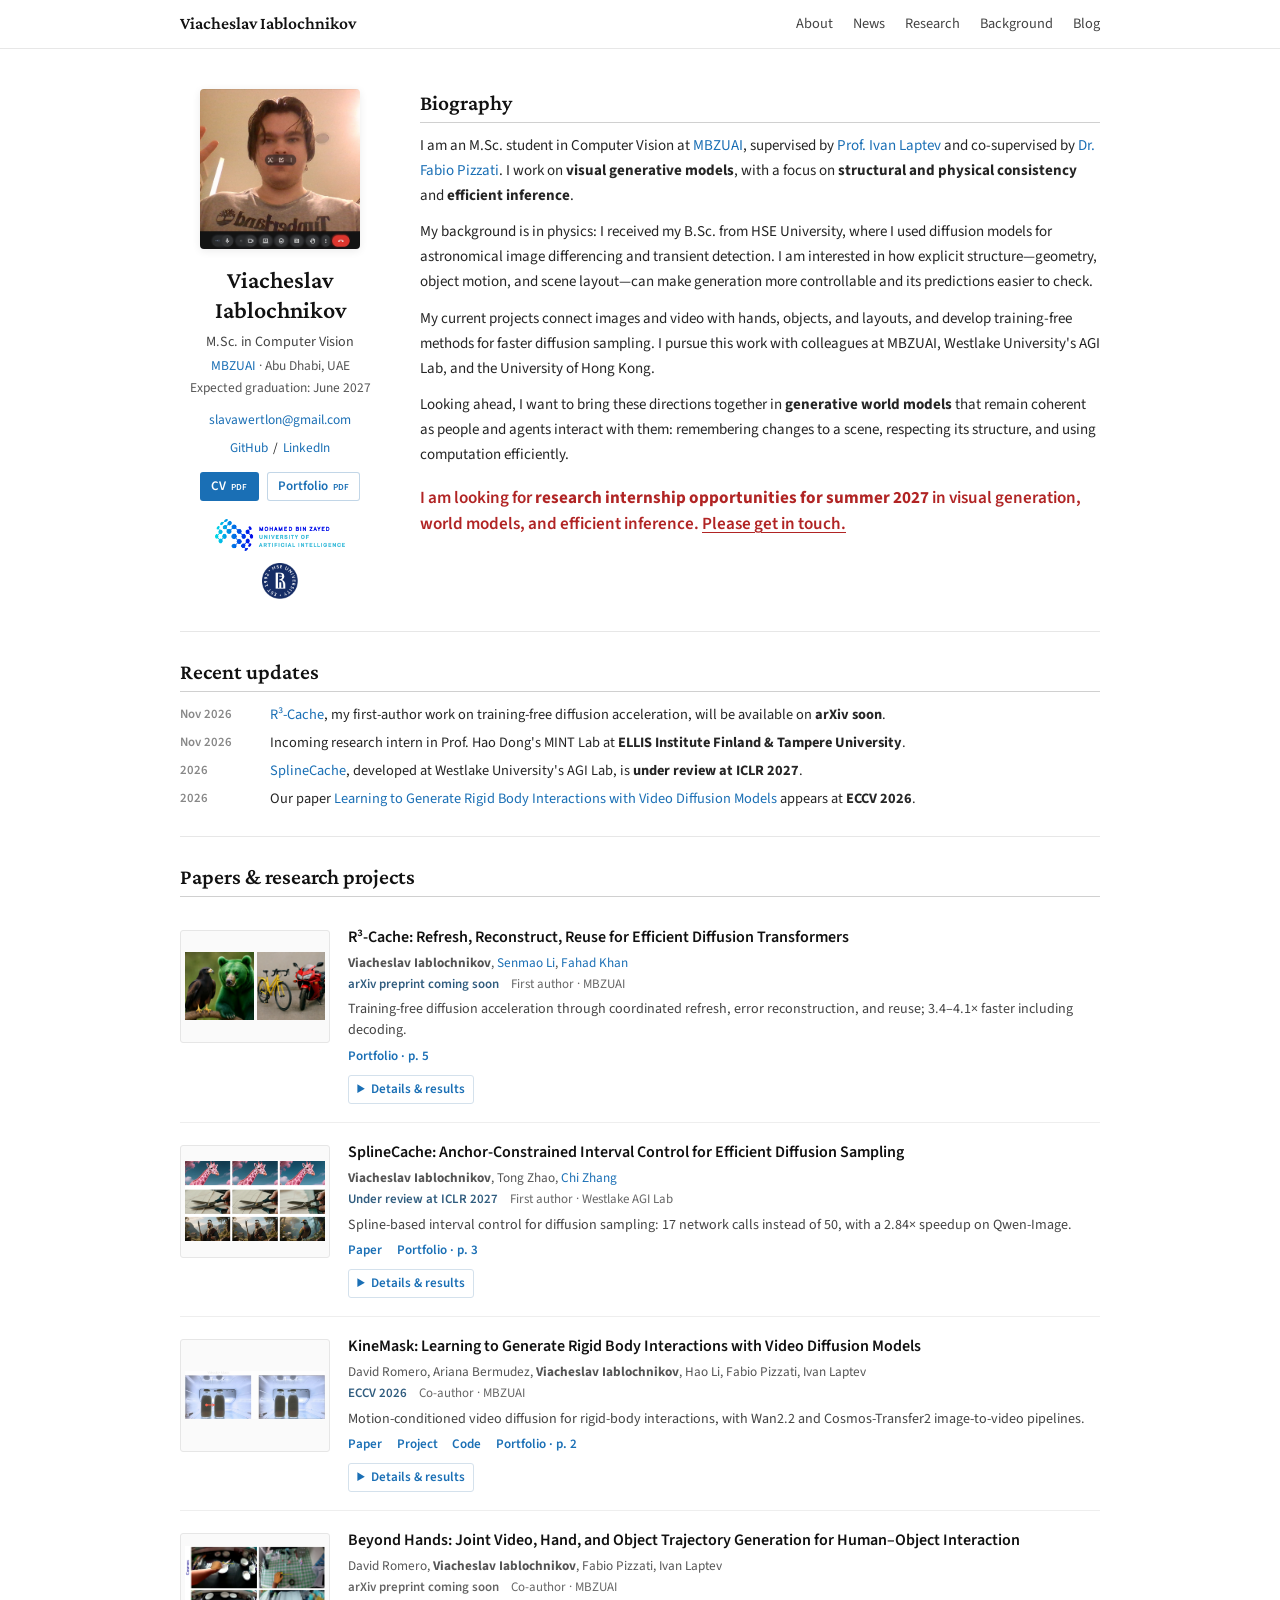
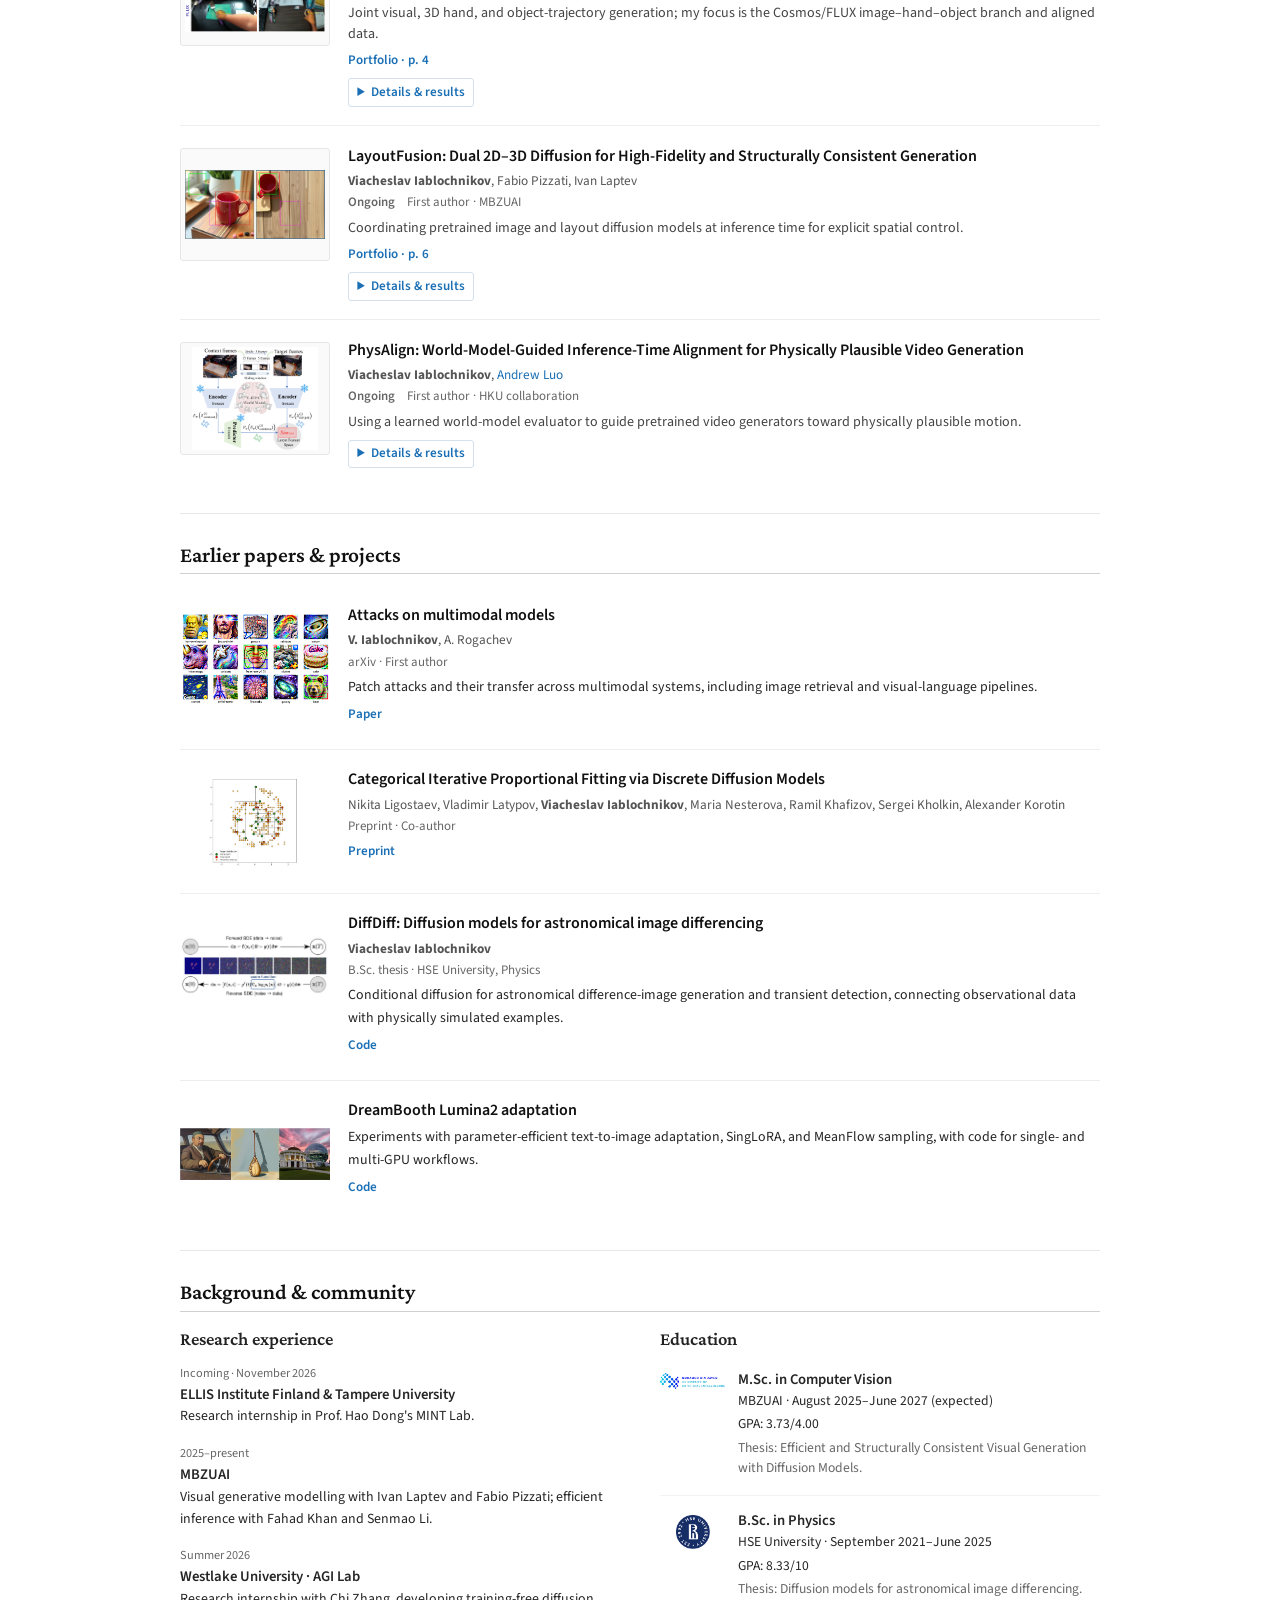
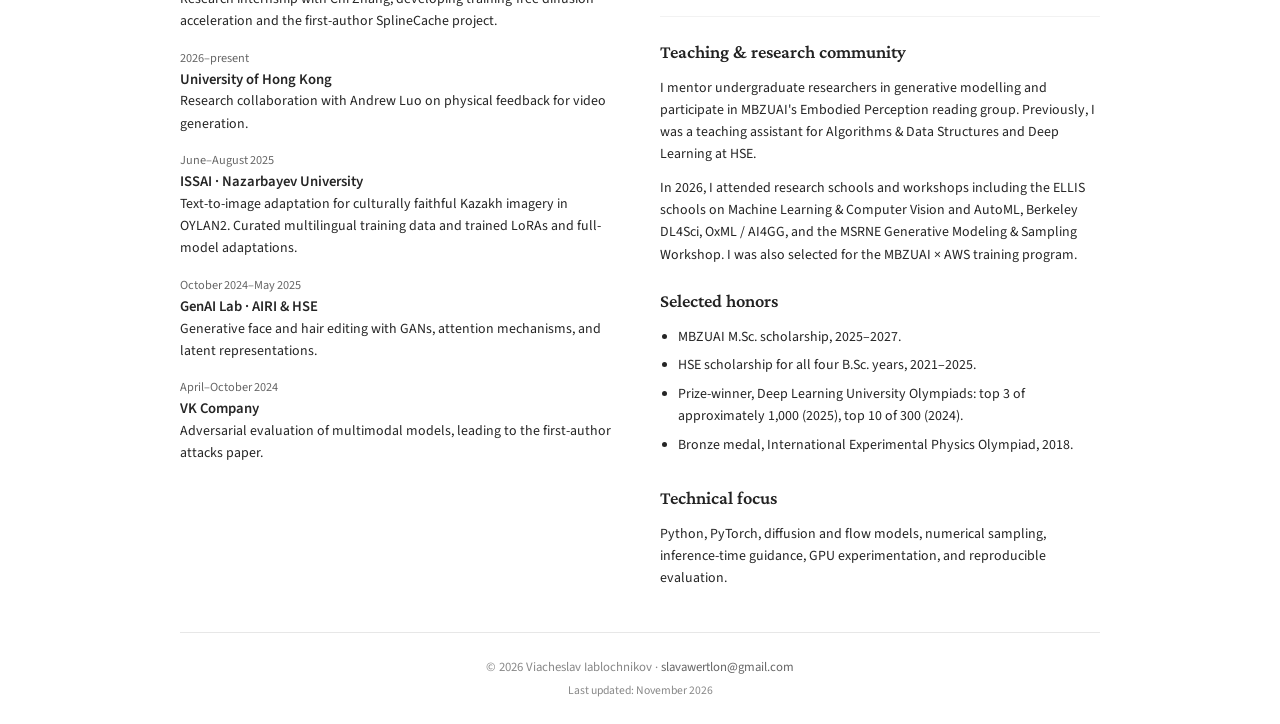
==== commit 0c9a2d4a: "Use forthcoming arXiv status for R3-Cache and Beyond Hands" ====
--- a/index.html
+++ b/index.html
@@ -50,7 +50,7 @@
 <section aria-labelledby="news-heading" class="content-section compact-section" id="news">
 <h2 class="section-title" id="news-heading">Recent updates</h2>
 <ul class="news-list">
-<li><span class="nd">Nov 2026</span><span><a href="#r3-cache">R³-Cache</a>, my first-author work on training-free diffusion acceleration, is <strong>submitted to CVPR 2027</strong>.</span></li>
+<li><span class="nd">Nov 2026</span><span><a href="#r3-cache">R³-Cache</a>, my first-author work on training-free diffusion acceleration, will be available on <strong>arXiv soon</strong>.</span></li>
 <li><span class="nd">Nov 2026</span><span>Incoming research intern in Prof. Hao Dong's MINT Lab at <strong>ELLIS Institute Finland &amp; Tampere University</strong>.</span></li>
 <li><span class="nd">2026</span><span><a href="#splinecache">SplineCache</a>, developed at Westlake University's AGI Lab, is <strong>under review at ICLR 2027</strong>.</span></li>
 <li><span class="nd">2026</span><span>Our paper <a href="#kinemask">Learning to Generate Rigid Body Interactions with Video Diffusion Models</a> appears at <strong>ECCV 2026</strong>.</span></li>
@@ -60,7 +60,7 @@
 <h2 class="section-title" id="projects-heading">Papers &amp; research projects</h2>
 
 
-<article class="paper-card featured-paper" id="r3-cache"><button aria-controls="r3-cache-details" aria-expanded="false" aria-label="Expand details for r3-cache" class="paper-cover" type="button"><div class="cover-pair"><img alt="R³-Cache green bear example" loading="lazy" src="assets/media/research/r3-1-2.webp"/><img alt="R³-Cache bicycle example" loading="lazy" src="assets/media/research/r3-2-2.webp"/></div></button><div class="paper-info"><h3 class="paper-title">R³-Cache: Refresh, Reconstruct, Reuse for Efficient Diffusion Transformers</h3><p class="paper-authors"><strong>Viacheslav Iablochnikov</strong>, <a href="https://sen-mao.github.io/">Senmao Li</a>, <a href="https://mbzuai.ac.ae/study/faculty/fahad-khan/">Fahad Khan</a></p><div class="paper-venue"><span class="status">Submitted to CVPR 2027</span><span>First author · MBZUAI</span></div><p class="paper-summary">Training-free diffusion acceleration through coordinated refresh, error reconstruction, and reuse; 3.4–4.1× faster including decoding.</p><div class="plinks"><a href="assets/docs/Portfolio_Viacheslav_Iablochnikov.pdf#page=5">Portfolio · p. 5</a></div><details class="paper-details" id="r3-cache-details"><summary><span class="label-closed">Details &amp; results</span><span class="label-open">Hide details</span></summary><div class="details-body"><p>Partial computation can update a prediction for the whole image. R³-Cache combines full evaluations that refresh the prediction, sparse evaluations that measure and reconstruct its error, and intervening steps that reuse the correction. Look-ahead sampling and an offline search coordinate these actions without retraining the model.</p><p><strong>My contribution:</strong> I lead the research direction, method development, implementation, and cross-model evaluation. Across SD3, SD3.5, and Qwen-Image, the method delivers <strong>3.4–4.1× acceleration, including decoding</strong>, with up to <strong>75.3% lower LPIPS distance to full sampling</strong> than native fewer-step sampling at comparable runtime.</p><figure class="comparison-figure">
+<article class="paper-card featured-paper" id="r3-cache"><button aria-controls="r3-cache-details" aria-expanded="false" aria-label="Expand details for r3-cache" class="paper-cover" type="button"><div class="cover-pair"><img alt="R³-Cache green bear example" loading="lazy" src="assets/media/research/r3-1-2.webp"/><img alt="R³-Cache bicycle example" loading="lazy" src="assets/media/research/r3-2-2.webp"/></div></button><div class="paper-info"><h3 class="paper-title">R³-Cache: Refresh, Reconstruct, Reuse for Efficient Diffusion Transformers</h3><p class="paper-authors"><strong>Viacheslav Iablochnikov</strong>, <a href="https://sen-mao.github.io/">Senmao Li</a>, <a href="https://mbzuai.ac.ae/study/faculty/fahad-khan/">Fahad Khan</a></p><div class="paper-venue"><span class="status">arXiv preprint coming soon</span><span>First author · MBZUAI</span></div><p class="paper-summary">Training-free diffusion acceleration through coordinated refresh, error reconstruction, and reuse; 3.4–4.1× faster including decoding.</p><div class="plinks"><a href="assets/docs/Portfolio_Viacheslav_Iablochnikov.pdf#page=5">Portfolio · p. 5</a></div><details class="paper-details" id="r3-cache-details"><summary><span class="label-closed">Details &amp; results</span><span class="label-open">Hide details</span></summary><div class="details-body"><p>Partial computation can update a prediction for the whole image. R³-Cache combines full evaluations that refresh the prediction, sparse evaluations that measure and reconstruct its error, and intervening steps that reuse the correction. Look-ahead sampling and an offline search coordinate these actions without retraining the model.</p><p><strong>My contribution:</strong> I lead the research direction, method development, implementation, and cross-model evaluation. Across SD3, SD3.5, and Qwen-Image, the method delivers <strong>3.4–4.1× acceleration, including decoding</strong>, with up to <strong>75.3% lower LPIPS distance to full sampling</strong> than native fewer-step sampling at comparable runtime.</p><figure class="comparison-figure">
 <div aria-label="R³-Cache four-method image comparison; scroll horizontally on narrow screens" class="comparison-scroll" role="region" tabindex="0">
 <div class="comparison-grid four-columns">
 <div class="comparison-label">Full sampler<span>50 steps</span></div><div class="comparison-label ours">R³-Cache<span>(ours)</span></div><div class="comparison-label">PoSTCache<span>target-10 comparison</span></div><div class="comparison-label">Native<span>10 steps</span></div>
@@ -80,7 +80,7 @@
 </figure></div></details></div></article>
 
 <article class="paper-card featured-paper" id="kinemask"><button aria-controls="kinemask-details" aria-expanded="false" aria-label="Expand details for kinemask" class="paper-cover" type="button"><img alt="KineMask interaction examples" loading="lazy" src="assets/media/kinemask_carrousel_milk_poster.png"/></button><div class="paper-info"><h3 class="paper-title">KineMask: Learning to Generate Rigid Body Interactions with Video Diffusion Models</h3><p class="paper-authors">David Romero, Ariana Bermudez, <strong>Viacheslav Iablochnikov</strong>, Hao Li, Fabio Pizzati, Ivan Laptev</p><div class="paper-venue"><span class="status">ECCV 2026</span><span>Co-author · MBZUAI</span></div><p class="paper-summary">Motion-conditioned video diffusion for rigid-body interactions, with Wan2.2 and Cosmos-Transfer2 image-to-video pipelines.</p><div class="plinks"><a href="https://arxiv.org/abs/2510.02284">Paper</a><a href="https://daromog.github.io/KineMask/">Project</a><a href="https://github.com/Daromog/KineMask">Code</a><a href="assets/docs/Portfolio_Viacheslav_Iablochnikov.pdf#page=2">Portfolio · p. 2</a></div><details class="paper-details" id="kinemask-details"><summary><span class="label-closed">Details &amp; results</span><span class="label-open">Hide details</span></summary><div class="details-body"><p>KineMask conditions video diffusion models on object motion to generate rigid-body interactions. A velocity-mask control signal specifies how an object starts moving, while the generator predicts the resulting motion and interactions.</p><p><strong>My contribution:</strong> I implemented and trained the Wan2.2 (5B) and Cosmos-Transfer2 image-to-video pipelines, covering data preparation, motion conditioning, multi-GPU training, inference, and evaluation. On Wan2.2, <strong>FVD decreases from 977.7 to 475.6</strong>; human raters prefer KineMask to the plain backbone in up to <strong>71%</strong> of comparisons.</p><figure class="video-figure"><video aria-label="KineMask motion-conditioned object-interaction video examples" autoplay="" controls="" loop="" muted="" playsinline="" poster="assets/media/kinemask_carrousel_milk_poster.png" preload="metadata"><source src="assets/media/kinemask_carrousel_milk_v2.mp4" type="video/mp4"/></video><figcaption>Motion-conditioned object-interaction examples from KineMask.</figcaption></figure><details class="additional-figure"><summary>Wan and Cosmos comparisons</summary><figure class="narrow-figure"><img alt="Input motion at left, plain Wan and Cosmos backbone outputs compared with KineMask at right" height="674" loading="lazy" src="assets/media/research/kinemask_comparison.webp" width="782"/><figcaption>Input and motion control at left; backbone and KineMask outputs at right.</figcaption></figure></details></div></details></div></article>
-<article class="paper-card featured-paper" id="beyond-hands"><button aria-controls="beyond-hands-details" aria-expanded="false" aria-label="Expand details for beyond-hands" class="paper-cover" type="button"><img alt="Joint image and hand generation preview" loading="lazy" src="assets/media/research/beyond_hands_examples.webp"/></button><div class="paper-info"><h3 class="paper-title">Beyond Hands: Joint Video, Hand, and Object Trajectory Generation for Human–Object Interaction</h3><p class="paper-authors">David Romero, <strong>Viacheslav Iablochnikov</strong>, Fabio Pizzati, Ivan Laptev</p><div class="paper-venue"><span class="status ongoing">Ongoing · targeting CVPR 2027</span><span>Co-author · MBZUAI</span></div><p class="paper-summary">Joint visual, 3D hand, and object-trajectory generation; my focus is the Cosmos/FLUX image–hand–object branch and aligned data.</p><div class="plinks"><a href="assets/docs/Portfolio_Viacheslav_Iablochnikov.pdf#page=4">Portfolio · p. 4</a></div><details class="paper-details" id="beyond-hands-details"><summary><span class="label-closed">Details &amp; results</span><span class="label-open">Hide details</span></summary><div class="details-body"><p>The project connects visual generation with the geometry of an interaction by jointly modelling video, 3D hands, and object trajectories. My image branch brings image latents, a parametric hand representation, and object position into a shared diffusion transformer, supporting joint generation and conditional prediction.</p><p><strong>My contribution:</strong> I built the image–hand–object branch on NVIDIA Cosmos and FLUX and prepared aligned training data. Joint generation with Cosmos achieves a closer perceptual match to reference images than the image-only control while retaining both joint and conditional generation.</p><figure class="comparison-figure medium-figure"><a aria-label="Open larger Beyond Hands examples" href="assets/media/research/beyond_hands_examples.webp"><img alt="Cosmos and FLUX generated interaction images with hand meshes and object-position overlays" height="715" loading="lazy" src="assets/media/research/beyond_hands_examples.webp" width="1165"/></a><figcaption>Generated interaction images with the generated hand meshes and object positions overlaid.</figcaption></figure></div></details></div></article>
+<article class="paper-card featured-paper" id="beyond-hands"><button aria-controls="beyond-hands-details" aria-expanded="false" aria-label="Expand details for beyond-hands" class="paper-cover" type="button"><img alt="Joint image and hand generation preview" loading="lazy" src="assets/media/research/beyond_hands_examples.webp"/></button><div class="paper-info"><h3 class="paper-title">Beyond Hands: Joint Video, Hand, and Object Trajectory Generation for Human–Object Interaction</h3><p class="paper-authors">David Romero, <strong>Viacheslav Iablochnikov</strong>, Fabio Pizzati, Ivan Laptev</p><div class="paper-venue"><span class="status ongoing">arXiv preprint coming soon</span><span>Co-author · MBZUAI</span></div><p class="paper-summary">Joint visual, 3D hand, and object-trajectory generation; my focus is the Cosmos/FLUX image–hand–object branch and aligned data.</p><div class="plinks"><a href="assets/docs/Portfolio_Viacheslav_Iablochnikov.pdf#page=4">Portfolio · p. 4</a></div><details class="paper-details" id="beyond-hands-details"><summary><span class="label-closed">Details &amp; results</span><span class="label-open">Hide details</span></summary><div class="details-body"><p>The project connects visual generation with the geometry of an interaction by jointly modelling video, 3D hands, and object trajectories. My image branch brings image latents, a parametric hand representation, and object position into a shared diffusion transformer, supporting joint generation and conditional prediction.</p><p><strong>My contribution:</strong> I built the image–hand–object branch on NVIDIA Cosmos and FLUX and prepared aligned training data. Joint generation with Cosmos achieves a closer perceptual match to reference images than the image-only control while retaining both joint and conditional generation.</p><figure class="comparison-figure medium-figure"><a aria-label="Open larger Beyond Hands examples" href="assets/media/research/beyond_hands_examples.webp"><img alt="Cosmos and FLUX generated interaction images with hand meshes and object-position overlays" height="715" loading="lazy" src="assets/media/research/beyond_hands_examples.webp" width="1165"/></a><figcaption>Generated interaction images with the generated hand meshes and object positions overlaid.</figcaption></figure></div></details></div></article>
 <article class="paper-card featured-paper" id="layoutfusion"><button aria-controls="layoutfusion-details" aria-expanded="false" aria-label="Expand details for layoutfusion" class="paper-cover" type="button"><img alt="LayoutFusion spatial placement preview" loading="lazy" src="assets/media/research/layoutfusion_placement.webp"/></button><div class="paper-info"><h3 class="paper-title">LayoutFusion: Dual 2D–3D Diffusion for High-Fidelity and Structurally Consistent Generation</h3><p class="paper-authors"><strong>Viacheslav Iablochnikov</strong>, Fabio Pizzati, Ivan Laptev</p><div class="paper-venue"><span class="status ongoing">Ongoing</span><span>First author · MBZUAI</span></div><p class="paper-summary">Coordinating pretrained image and layout diffusion models at inference time for explicit spatial control.</p><div class="plinks"><a href="assets/docs/Portfolio_Viacheslav_Iablochnikov.pdf#page=6">Portfolio · p. 6</a></div><details class="paper-details" id="layoutfusion-details"><summary><span class="label-closed">Details &amp; results</span><span class="label-open">Hide details</span></summary><div class="details-body"><p>LayoutFusion investigates how separately pretrained image and layout diffusion models can be coordinated at inference time. Compatibility objectives, guidance, and particle-based inference link explicit object placement with visual appearance without retraining the base generators.</p><p><strong>My contribution:</strong> I lead the formulation and development of the image–layout coupling, reward-guided sampling, and spatial-consistency evaluation. The illustrated 2D experiment places a cup in a requested region, making spatial control directly inspectable.</p><figure class="comparison-figure medium-figure"><div class="two-column-labels"><div class="comparison-label">Unguided generation</div><div class="comparison-label ours">Guided placement (ours)</div></div><a aria-label="Open larger LayoutFusion placement comparison" href="assets/media/research/layoutfusion_placement.webp"><img alt="Unguided and guided cup-placement outputs; the green box marks the requested region" height="696" loading="lazy" src="assets/media/research/layoutfusion_placement.webp" width="1404"/></a><figcaption>Selected 2D placement example. The green box marks the requested region; guidance brings the cup into it.</figcaption></figure></div></details></div></article>
 <article class="paper-card featured-paper" id="physalign"><button aria-controls="physalign-details" aria-expanded="false" aria-label="Expand details for physalign" class="paper-cover" type="button"><img alt="World-model representation diagram; conceptual illustration" loading="lazy" src="assets/media/vjepa_world_model.png"/></button><div class="paper-info"><h3 class="paper-title">PhysAlign: World-Model-Guided Inference-Time Alignment for Physically Plausible Video Generation</h3><p class="paper-authors"><strong>Viacheslav Iablochnikov</strong>, <a href="https://andrewluo.net/">Andrew Luo</a></p><div class="paper-venue"><span class="status ongoing">Ongoing</span><span>First author · HKU collaboration</span></div><p class="paper-summary">Using a learned world-model evaluator to guide pretrained video generators toward physically plausible motion.</p><details class="paper-details" id="physalign-details"><summary><span class="label-closed">Details &amp; results</span><span class="label-open">Hide details</span></summary><div class="details-body"><p>I investigate using a pretrained self-supervised world model as a learned evaluator to guide video generation toward physically plausible motion. The project studies reward-guided inference as a way to steer pretrained generators without retraining their weights, connecting physical feedback with probabilistic sampling.</p><p class="concept-note">The cover is a conceptual world-model diagram, rather than a generated result.</p></div></details></div></article>
 </section>
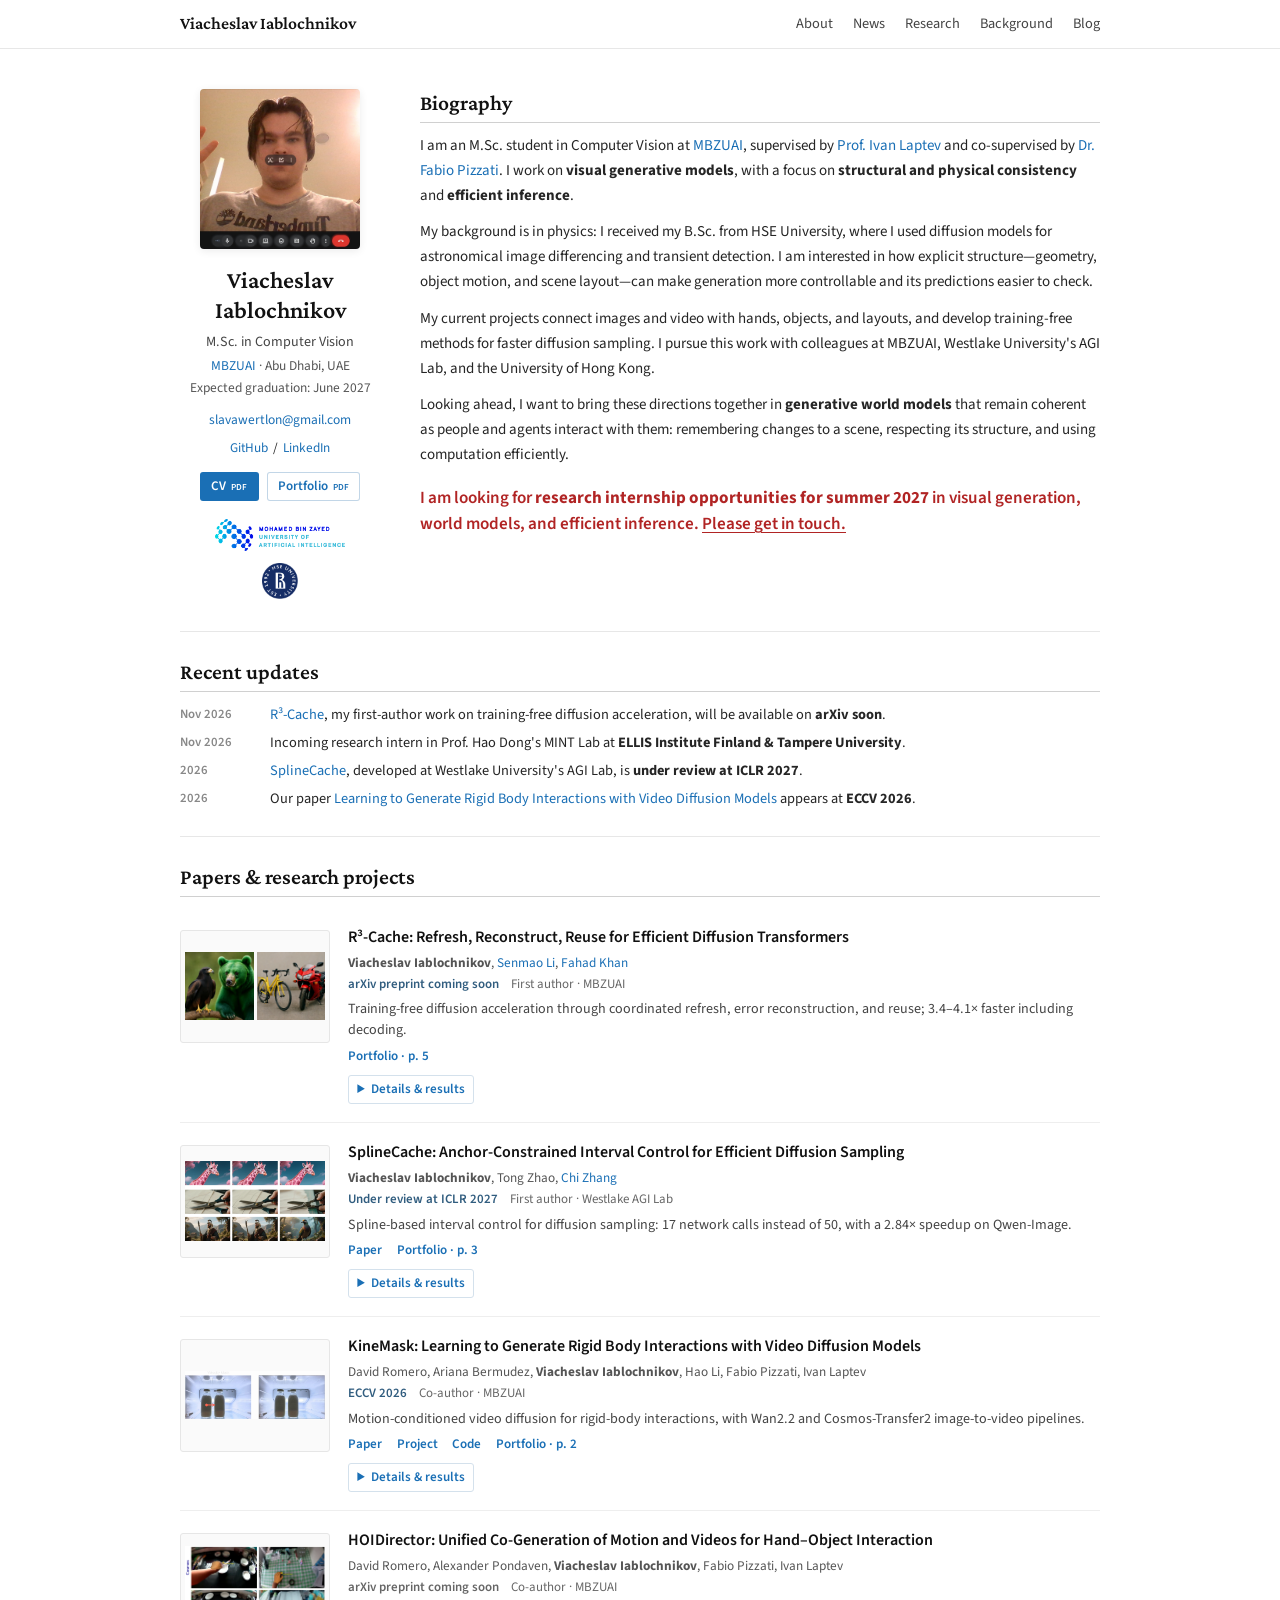
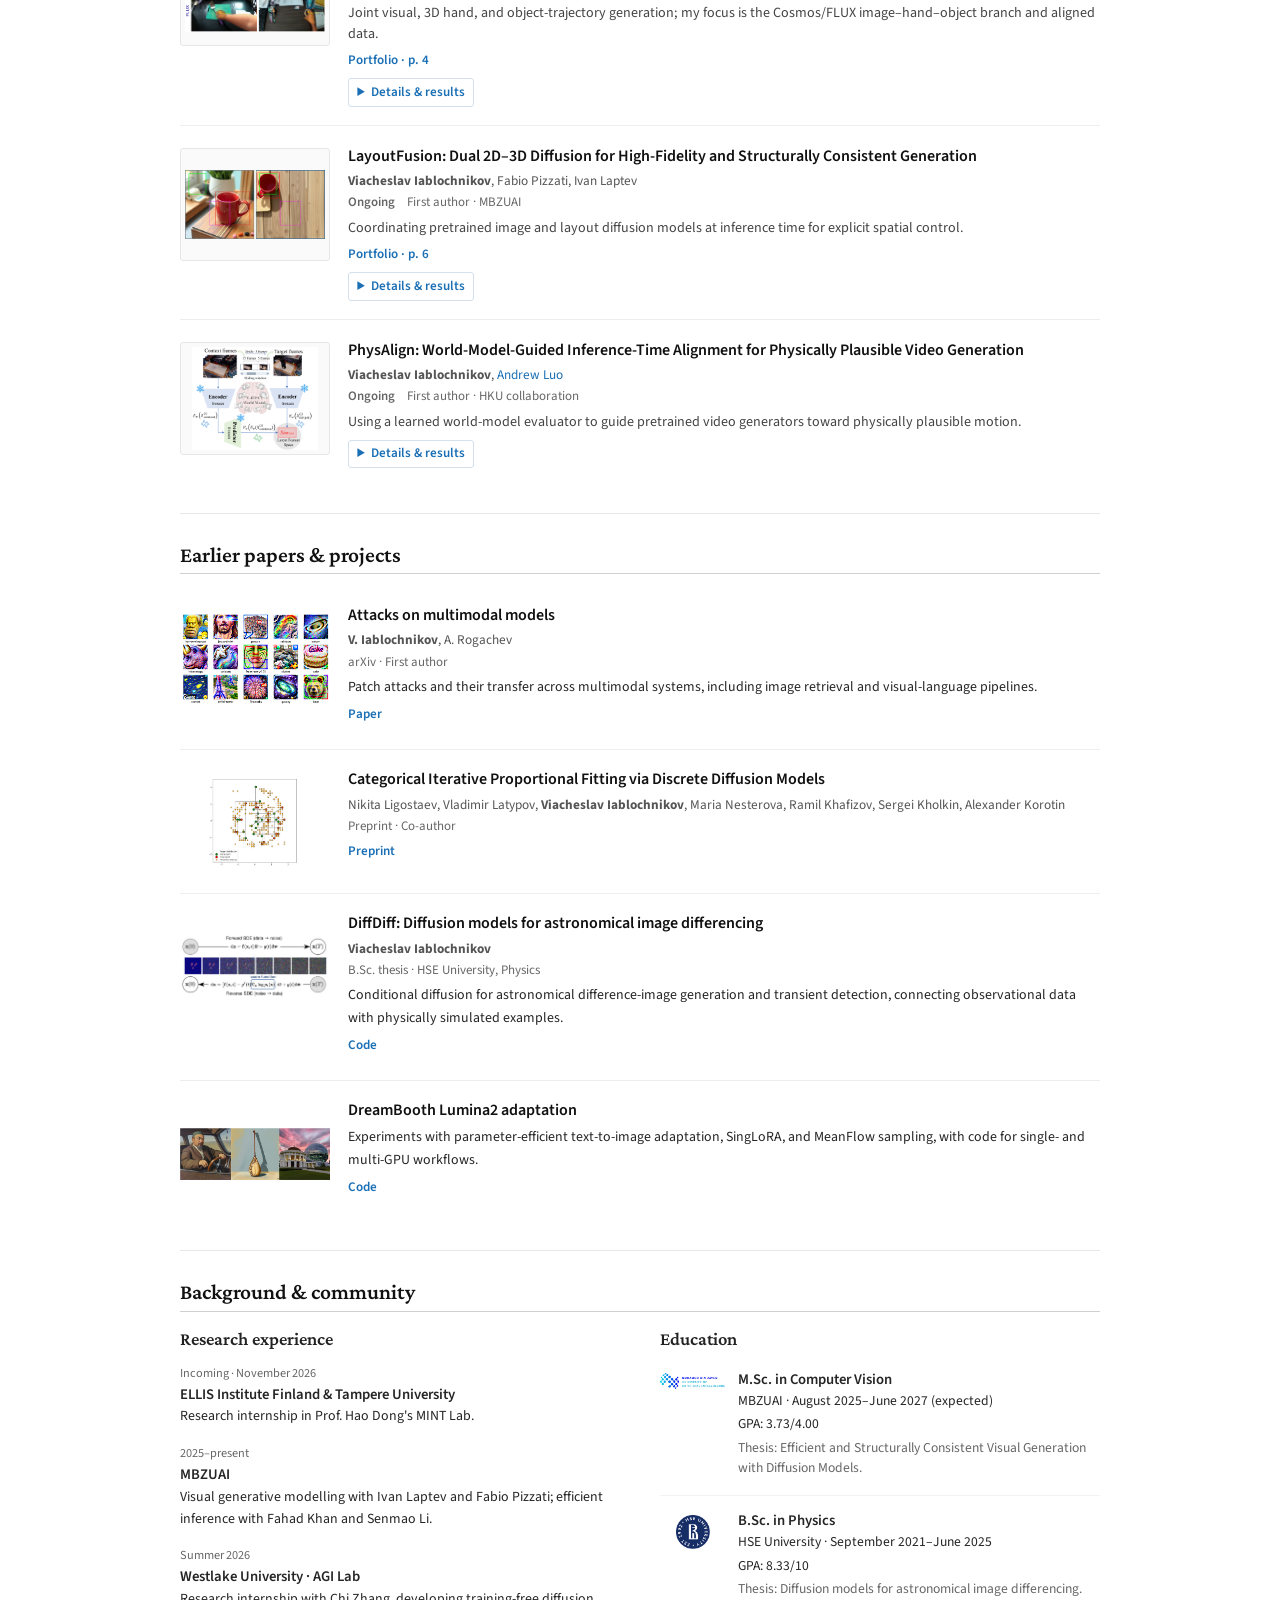
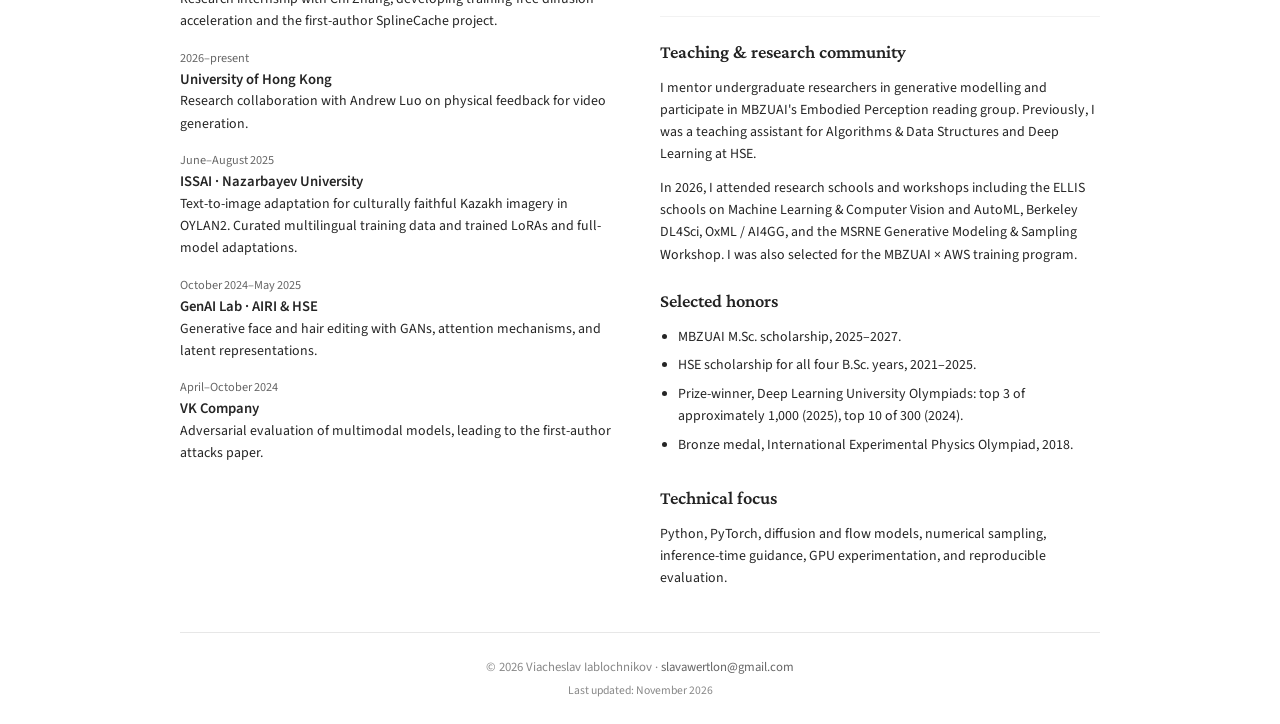
==== commit 2449639f: "Update HOIDirector title and authors and refresh CV and portfolio" ====
--- a/index.html
+++ b/index.html
@@ -80,7 +80,7 @@
 </figure></div></details></div></article>
 
 <article class="paper-card featured-paper" id="kinemask"><button aria-controls="kinemask-details" aria-expanded="false" aria-label="Expand details for kinemask" class="paper-cover" type="button"><img alt="KineMask interaction examples" loading="lazy" src="assets/media/kinemask_carrousel_milk_poster.png"/></button><div class="paper-info"><h3 class="paper-title">KineMask: Learning to Generate Rigid Body Interactions with Video Diffusion Models</h3><p class="paper-authors">David Romero, Ariana Bermudez, <strong>Viacheslav Iablochnikov</strong>, Hao Li, Fabio Pizzati, Ivan Laptev</p><div class="paper-venue"><span class="status">ECCV 2026</span><span>Co-author · MBZUAI</span></div><p class="paper-summary">Motion-conditioned video diffusion for rigid-body interactions, with Wan2.2 and Cosmos-Transfer2 image-to-video pipelines.</p><div class="plinks"><a href="https://arxiv.org/abs/2510.02284">Paper</a><a href="https://daromog.github.io/KineMask/">Project</a><a href="https://github.com/Daromog/KineMask">Code</a><a href="assets/docs/Portfolio_Viacheslav_Iablochnikov.pdf#page=2">Portfolio · p. 2</a></div><details class="paper-details" id="kinemask-details"><summary><span class="label-closed">Details &amp; results</span><span class="label-open">Hide details</span></summary><div class="details-body"><p>KineMask conditions video diffusion models on object motion to generate rigid-body interactions. A velocity-mask control signal specifies how an object starts moving, while the generator predicts the resulting motion and interactions.</p><p><strong>My contribution:</strong> I implemented and trained the Wan2.2 (5B) and Cosmos-Transfer2 image-to-video pipelines, covering data preparation, motion conditioning, multi-GPU training, inference, and evaluation. On Wan2.2, <strong>FVD decreases from 977.7 to 475.6</strong>; human raters prefer KineMask to the plain backbone in up to <strong>71%</strong> of comparisons.</p><figure class="video-figure"><video aria-label="KineMask motion-conditioned object-interaction video examples" autoplay="" controls="" loop="" muted="" playsinline="" poster="assets/media/kinemask_carrousel_milk_poster.png" preload="metadata"><source src="assets/media/kinemask_carrousel_milk_v2.mp4" type="video/mp4"/></video><figcaption>Motion-conditioned object-interaction examples from KineMask.</figcaption></figure><details class="additional-figure"><summary>Wan and Cosmos comparisons</summary><figure class="narrow-figure"><img alt="Input motion at left, plain Wan and Cosmos backbone outputs compared with KineMask at right" height="674" loading="lazy" src="assets/media/research/kinemask_comparison.webp" width="782"/><figcaption>Input and motion control at left; backbone and KineMask outputs at right.</figcaption></figure></details></div></details></div></article>
-<article class="paper-card featured-paper" id="beyond-hands"><button aria-controls="beyond-hands-details" aria-expanded="false" aria-label="Expand details for beyond-hands" class="paper-cover" type="button"><img alt="Joint image and hand generation preview" loading="lazy" src="assets/media/research/beyond_hands_examples.webp"/></button><div class="paper-info"><h3 class="paper-title">Beyond Hands: Joint Video, Hand, and Object Trajectory Generation for Human–Object Interaction</h3><p class="paper-authors">David Romero, <strong>Viacheslav Iablochnikov</strong>, Fabio Pizzati, Ivan Laptev</p><div class="paper-venue"><span class="status ongoing">arXiv preprint coming soon</span><span>Co-author · MBZUAI</span></div><p class="paper-summary">Joint visual, 3D hand, and object-trajectory generation; my focus is the Cosmos/FLUX image–hand–object branch and aligned data.</p><div class="plinks"><a href="assets/docs/Portfolio_Viacheslav_Iablochnikov.pdf#page=4">Portfolio · p. 4</a></div><details class="paper-details" id="beyond-hands-details"><summary><span class="label-closed">Details &amp; results</span><span class="label-open">Hide details</span></summary><div class="details-body"><p>The project connects visual generation with the geometry of an interaction by jointly modelling video, 3D hands, and object trajectories. My image branch brings image latents, a parametric hand representation, and object position into a shared diffusion transformer, supporting joint generation and conditional prediction.</p><p><strong>My contribution:</strong> I built the image–hand–object branch on NVIDIA Cosmos and FLUX and prepared aligned training data. Joint generation with Cosmos achieves a closer perceptual match to reference images than the image-only control while retaining both joint and conditional generation.</p><figure class="comparison-figure medium-figure"><a aria-label="Open larger Beyond Hands examples" href="assets/media/research/beyond_hands_examples.webp"><img alt="Cosmos and FLUX generated interaction images with hand meshes and object-position overlays" height="715" loading="lazy" src="assets/media/research/beyond_hands_examples.webp" width="1165"/></a><figcaption>Generated interaction images with the generated hand meshes and object positions overlaid.</figcaption></figure></div></details></div></article>
+<article class="paper-card featured-paper" id="beyond-hands"><button aria-controls="beyond-hands-details" aria-expanded="false" aria-label="Expand details for beyond-hands" class="paper-cover" type="button"><img alt="Joint image and hand generation preview" loading="lazy" src="assets/media/research/beyond_hands_examples.webp"/></button><div class="paper-info"><h3 class="paper-title">HOIDirector: Unified Co-Generation of Motion and Videos for Hand–Object Interaction</h3><p class="paper-authors">David Romero, Alexander Pondaven, <strong>Viacheslav Iablochnikov</strong>, Fabio Pizzati, Ivan Laptev</p><div class="paper-venue"><span class="status ongoing">arXiv preprint coming soon</span><span>Co-author · MBZUAI</span></div><p class="paper-summary">Joint visual, 3D hand, and object-trajectory generation; my focus is the Cosmos/FLUX image–hand–object branch and aligned data.</p><div class="plinks"><a href="assets/docs/Portfolio_Viacheslav_Iablochnikov.pdf#page=4">Portfolio · p. 4</a></div><details class="paper-details" id="beyond-hands-details"><summary><span class="label-closed">Details &amp; results</span><span class="label-open">Hide details</span></summary><div class="details-body"><p>The project connects visual generation with the geometry of an interaction by jointly modelling video, 3D hands, and object trajectories. My image branch brings image latents, a parametric hand representation, and object position into a shared diffusion transformer, supporting joint generation and conditional prediction.</p><p><strong>My contribution:</strong> I built the image–hand–object branch on NVIDIA Cosmos and FLUX and prepared aligned training data. Joint generation with Cosmos achieves a closer perceptual match to reference images than the image-only control while retaining both joint and conditional generation.</p><figure class="comparison-figure medium-figure"><a aria-label="Open larger HOIDirector examples" href="assets/media/research/beyond_hands_examples.webp"><img alt="Cosmos and FLUX generated interaction images with hand meshes and object-position overlays" height="715" loading="lazy" src="assets/media/research/beyond_hands_examples.webp" width="1165"/></a><figcaption>Generated interaction images with the generated hand meshes and object positions overlaid.</figcaption></figure></div></details></div></article>
 <article class="paper-card featured-paper" id="layoutfusion"><button aria-controls="layoutfusion-details" aria-expanded="false" aria-label="Expand details for layoutfusion" class="paper-cover" type="button"><img alt="LayoutFusion spatial placement preview" loading="lazy" src="assets/media/research/layoutfusion_placement.webp"/></button><div class="paper-info"><h3 class="paper-title">LayoutFusion: Dual 2D–3D Diffusion for High-Fidelity and Structurally Consistent Generation</h3><p class="paper-authors"><strong>Viacheslav Iablochnikov</strong>, Fabio Pizzati, Ivan Laptev</p><div class="paper-venue"><span class="status ongoing">Ongoing</span><span>First author · MBZUAI</span></div><p class="paper-summary">Coordinating pretrained image and layout diffusion models at inference time for explicit spatial control.</p><div class="plinks"><a href="assets/docs/Portfolio_Viacheslav_Iablochnikov.pdf#page=6">Portfolio · p. 6</a></div><details class="paper-details" id="layoutfusion-details"><summary><span class="label-closed">Details &amp; results</span><span class="label-open">Hide details</span></summary><div class="details-body"><p>LayoutFusion investigates how separately pretrained image and layout diffusion models can be coordinated at inference time. Compatibility objectives, guidance, and particle-based inference link explicit object placement with visual appearance without retraining the base generators.</p><p><strong>My contribution:</strong> I lead the formulation and development of the image–layout coupling, reward-guided sampling, and spatial-consistency evaluation. The illustrated 2D experiment places a cup in a requested region, making spatial control directly inspectable.</p><figure class="comparison-figure medium-figure"><div class="two-column-labels"><div class="comparison-label">Unguided generation</div><div class="comparison-label ours">Guided placement (ours)</div></div><a aria-label="Open larger LayoutFusion placement comparison" href="assets/media/research/layoutfusion_placement.webp"><img alt="Unguided and guided cup-placement outputs; the green box marks the requested region" height="696" loading="lazy" src="assets/media/research/layoutfusion_placement.webp" width="1404"/></a><figcaption>Selected 2D placement example. The green box marks the requested region; guidance brings the cup into it.</figcaption></figure></div></details></div></article>
 <article class="paper-card featured-paper" id="physalign"><button aria-controls="physalign-details" aria-expanded="false" aria-label="Expand details for physalign" class="paper-cover" type="button"><img alt="World-model representation diagram; conceptual illustration" loading="lazy" src="assets/media/vjepa_world_model.png"/></button><div class="paper-info"><h3 class="paper-title">PhysAlign: World-Model-Guided Inference-Time Alignment for Physically Plausible Video Generation</h3><p class="paper-authors"><strong>Viacheslav Iablochnikov</strong>, <a href="https://andrewluo.net/">Andrew Luo</a></p><div class="paper-venue"><span class="status ongoing">Ongoing</span><span>First author · HKU collaboration</span></div><p class="paper-summary">Using a learned world-model evaluator to guide pretrained video generators toward physically plausible motion.</p><details class="paper-details" id="physalign-details"><summary><span class="label-closed">Details &amp; results</span><span class="label-open">Hide details</span></summary><div class="details-body"><p>I investigate using a pretrained self-supervised world model as a learned evaluator to guide video generation toward physically plausible motion. The project studies reward-guided inference as a way to steer pretrained generators without retraining their weights, connecting physical feedback with probabilistic sampling.</p><p class="concept-note">The cover is a conceptual world-model diagram, rather than a generated result.</p></div></details></div></article>
 </section>
